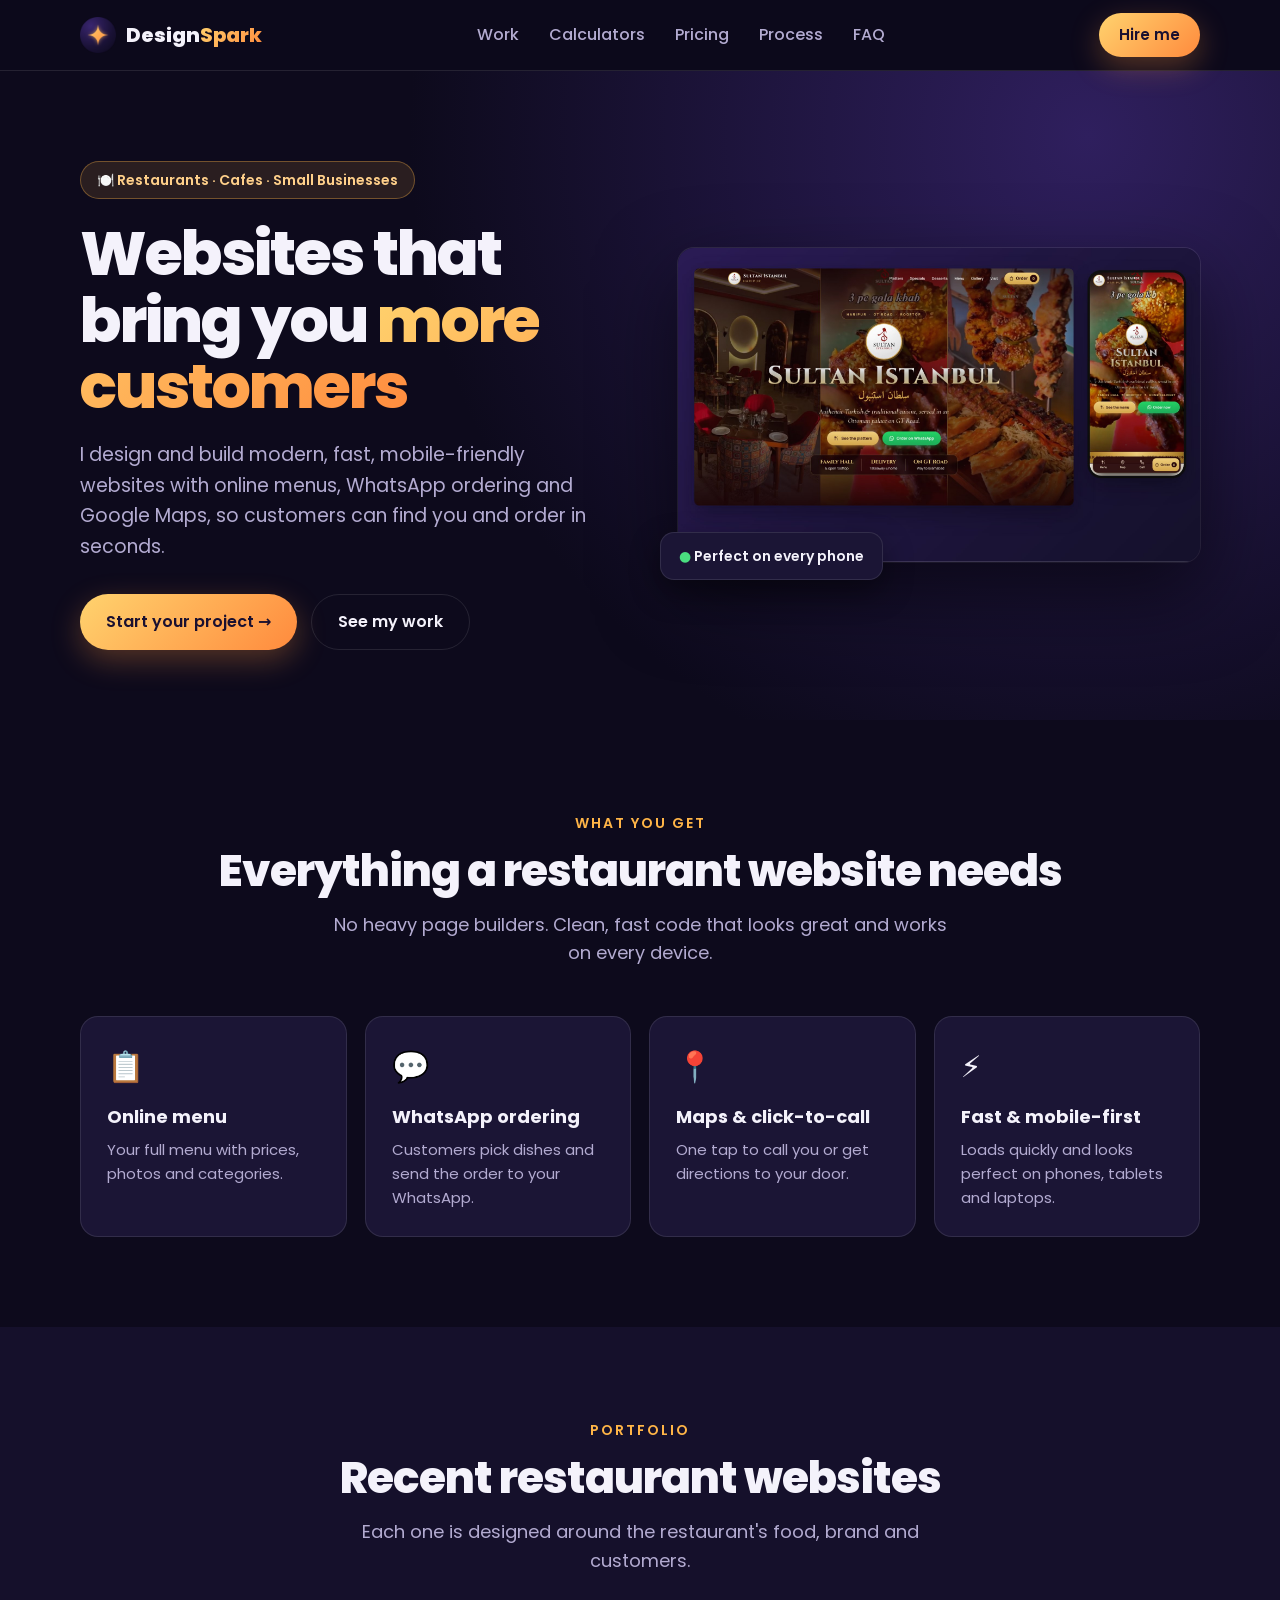
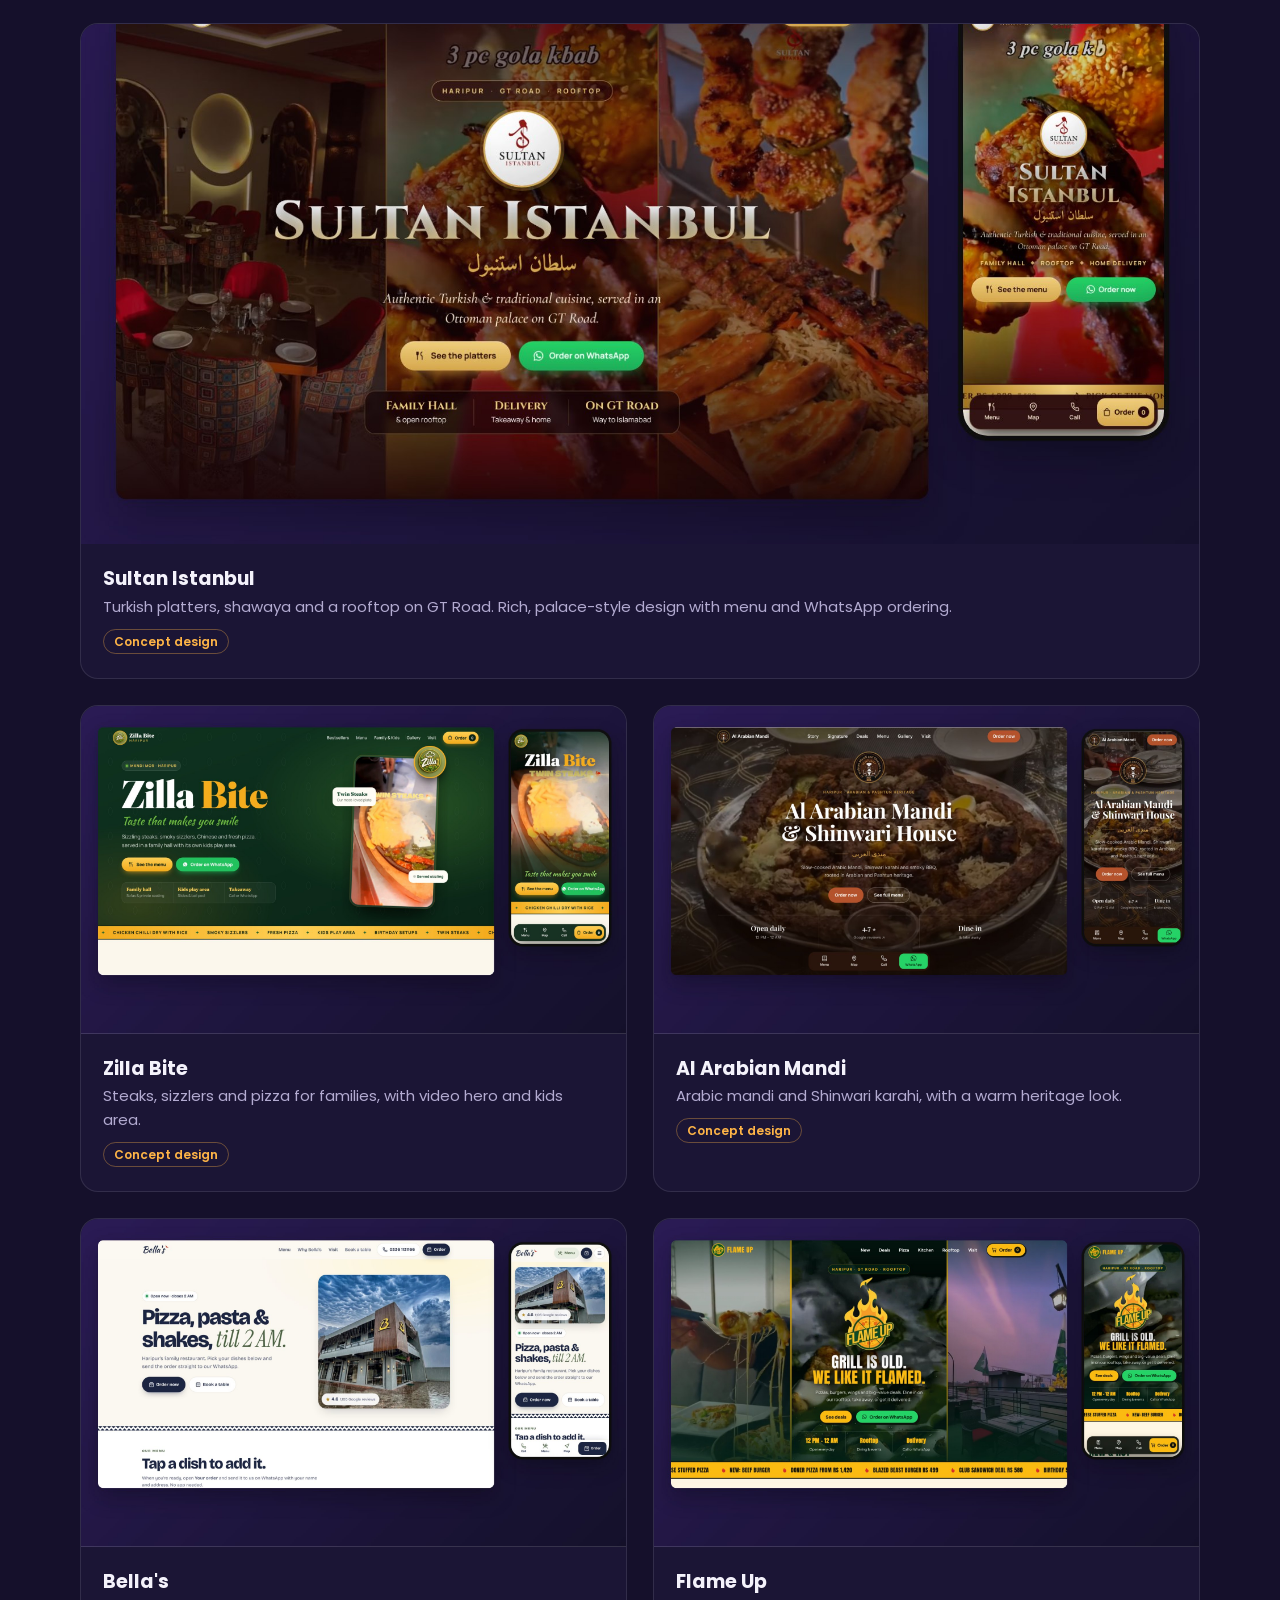
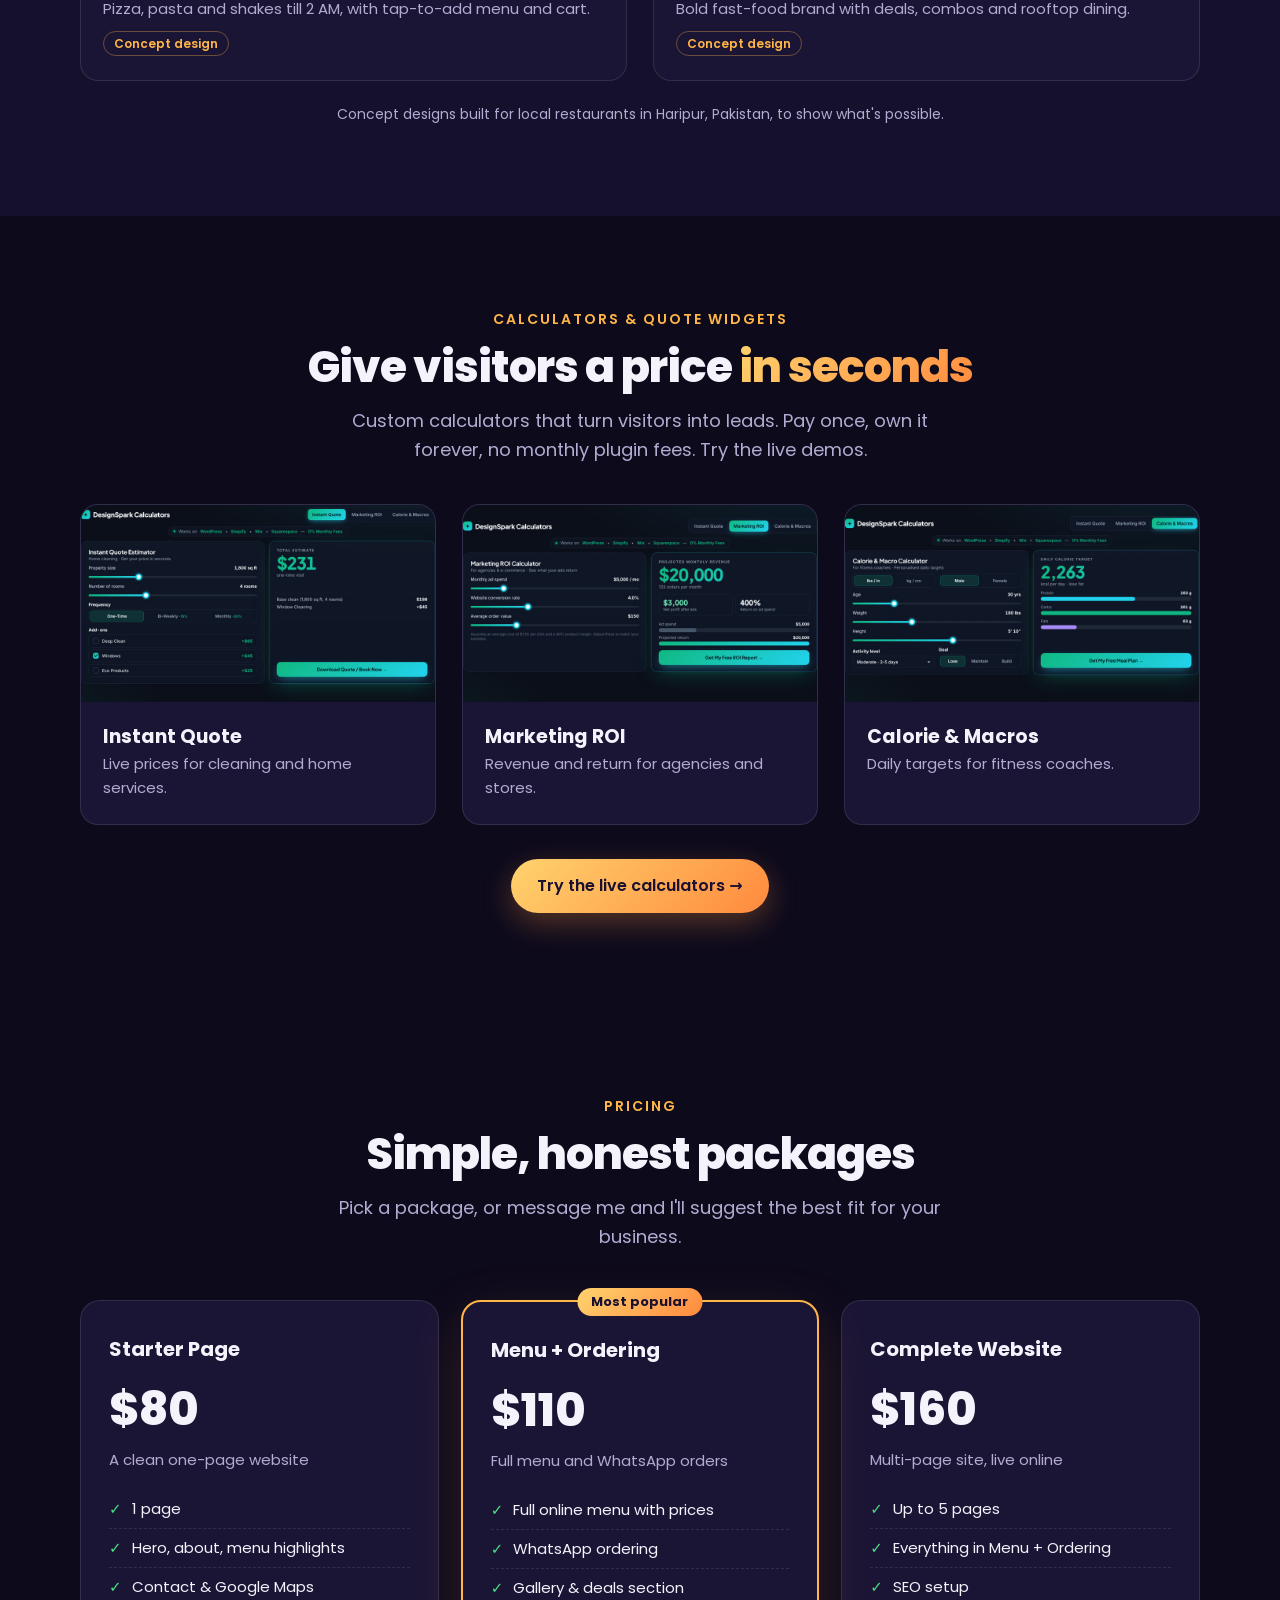
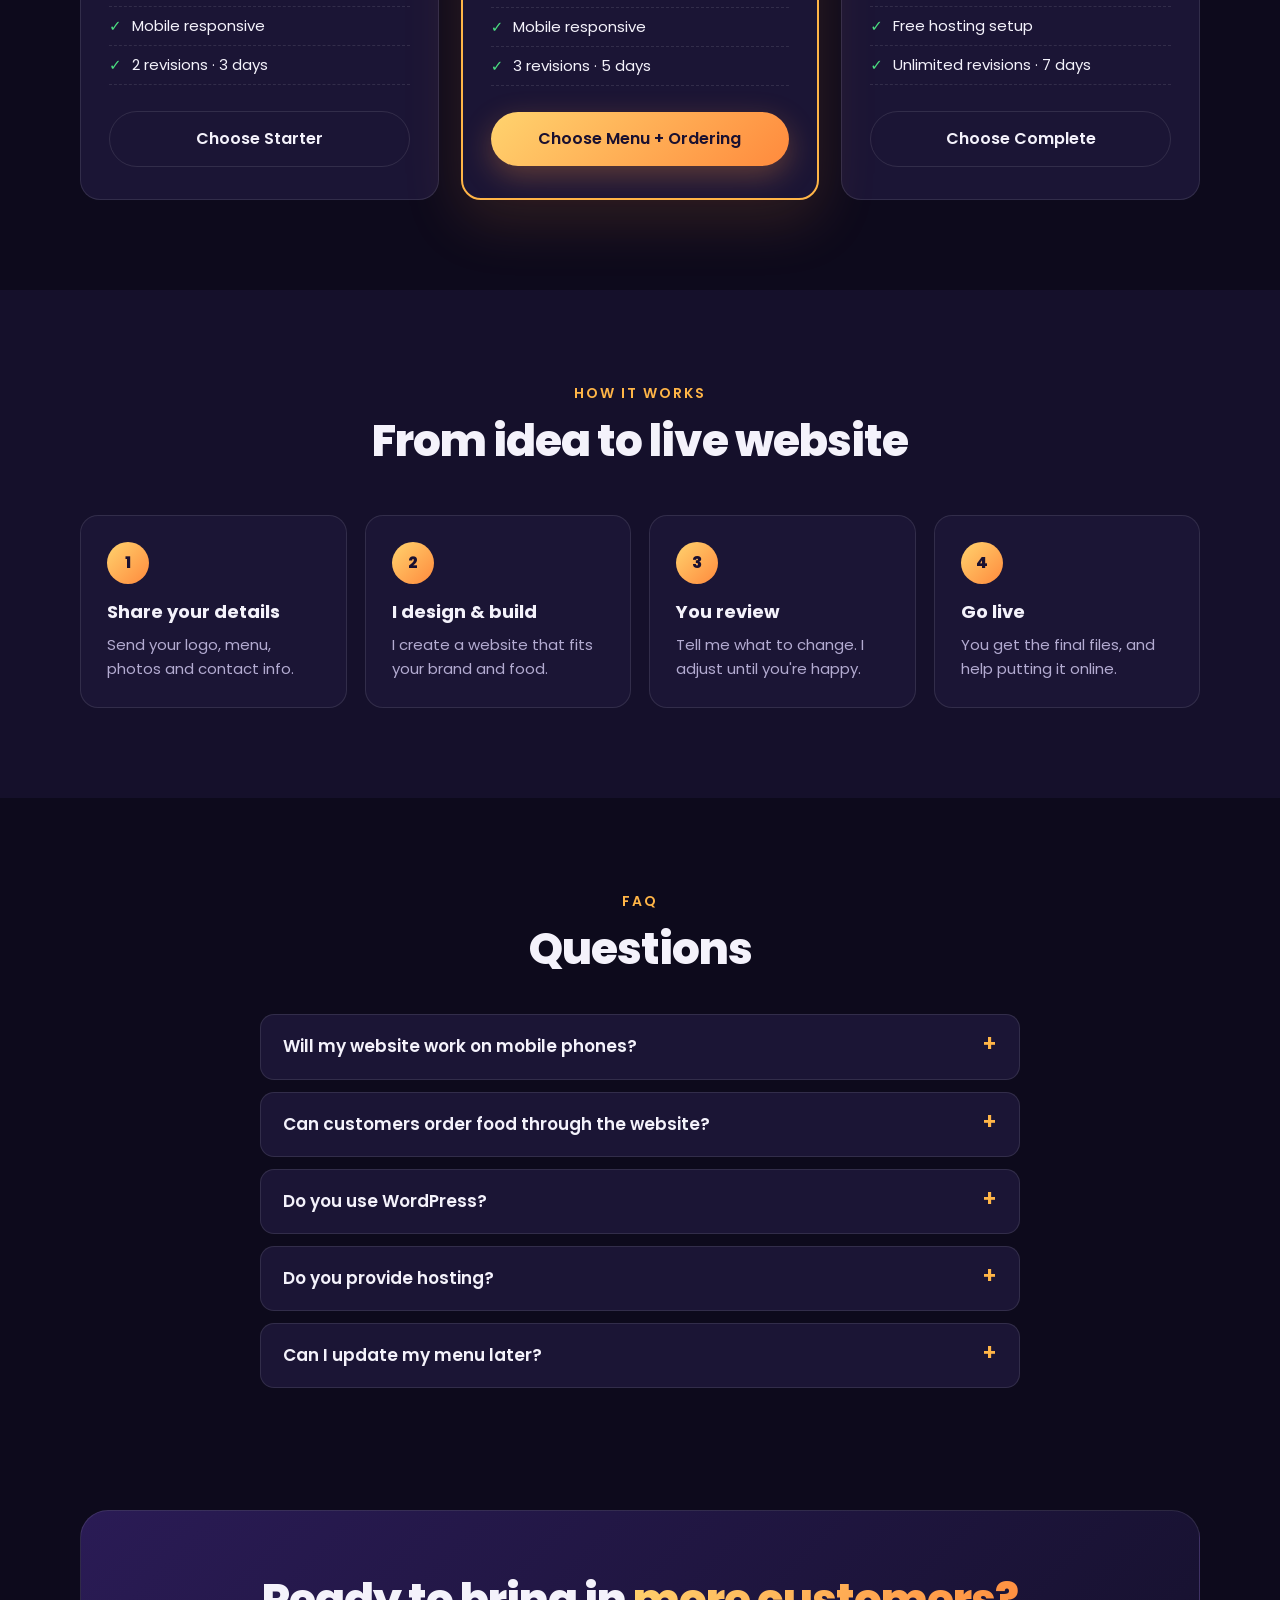
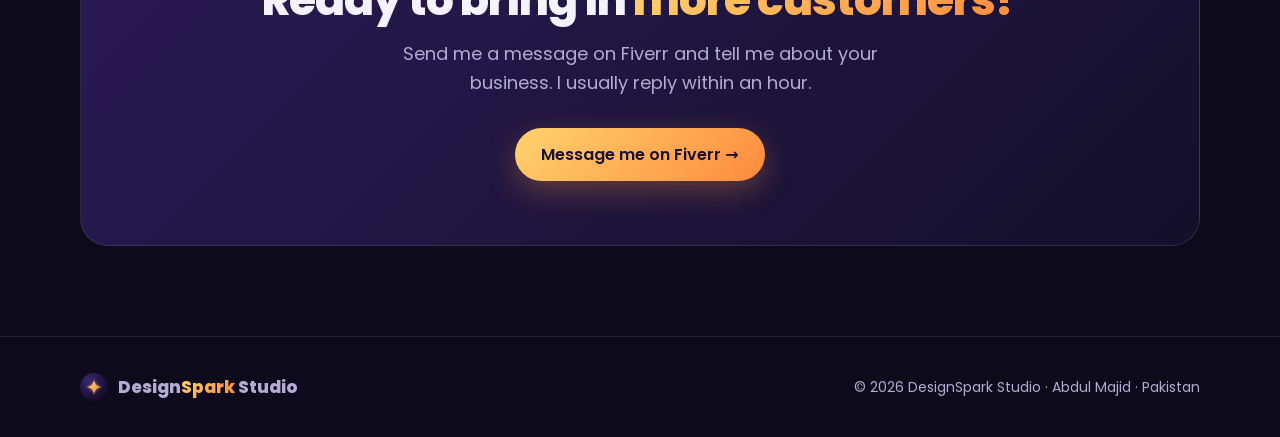
==== designspark-site/index.html @ 6d085604 "Website: add live calculator demos page and section; fix image aspect ratio Co-Authored-By: Claude O" ====
<!DOCTYPE html>
<html lang="en">
<head>
<meta charset="utf-8">
<meta name="viewport" content="width=device-width, initial-scale=1">
<title>DesignSpark Studio | Restaurant & Small Business Websites</title>
<meta name="description" content="DesignSpark Studio builds modern, fast, mobile-friendly websites for restaurants, cafes and small businesses, with online menus, WhatsApp ordering and Google Maps.">
<meta property="og:title" content="DesignSpark Studio | Restaurant Websites">
<meta property="og:description" content="Modern, fast, mobile-friendly websites for restaurants, cafes and small businesses.">
<meta property="og:image" content="img/sultan-istanbul.jpg">
<link rel="icon" href="img/icon.png">
<link rel="preconnect" href="https://fonts.googleapis.com">
<link rel="preconnect" href="https://fonts.gstatic.com" crossorigin>
<link href="https://fonts.googleapis.com/css2?family=Poppins:wght@400;500;600;700;800&display=swap" rel="stylesheet">
<style>
:root{--bg:#0d0a1c;--bg2:#15102b;--card:#1b1535;--line:rgba(255,255,255,.1);--text:#f4f2fb;--muted:#b3abd1;--accent:#ffb547;--accent2:#ff8a3d;--green:#4ade80}
*{box-sizing:border-box;margin:0;padding:0}
html{scroll-behavior:smooth}
body{font-family:Poppins,system-ui,sans-serif;background:var(--bg);color:var(--text);line-height:1.6;-webkit-font-smoothing:antialiased}
img{max-width:100%;height:auto;display:block}
a{color:inherit;text-decoration:none}
.wrap{width:min(1120px,92%);margin:0 auto}
.grad{background:linear-gradient(135deg,#ffd36e,var(--accent2));-webkit-background-clip:text;background-clip:text;color:transparent}
.btn{display:inline-flex;align-items:center;gap:10px;padding:14px 26px;border-radius:999px;font-weight:600;font-size:16px;transition:transform .15s,box-shadow .15s}
.btn:hover{transform:translateY(-2px)}
.btn-main{background:linear-gradient(135deg,#ffd36e,var(--accent2));color:#1a1030;box-shadow:0 10px 30px rgba(255,150,60,.3)}
.btn-ghost{border:1px solid var(--line);color:var(--text)}
.btn-ghost:hover{border-color:var(--accent)}
section{padding:90px 0}
.eyebrow{display:inline-block;color:var(--accent);font-weight:600;font-size:14px;letter-spacing:2px;text-transform:uppercase;margin-bottom:12px}
h2{font-size:clamp(30px,4.5vw,44px);line-height:1.15;font-weight:800;letter-spacing:-1px;margin-bottom:14px}
.lead{color:var(--muted);font-size:18px;max-width:620px}
.center{text-align:center}.center .lead{margin:0 auto}

/* nav */
nav{position:sticky;top:0;z-index:10;background:rgba(13,10,28,.85);backdrop-filter:blur(12px);border-bottom:1px solid var(--line)}
nav .wrap{display:flex;align-items:center;justify-content:space-between;height:70px}
.logo{display:flex;align-items:center;gap:10px;font-weight:800;font-size:20px}
.logo img{width:36px;height:36px}
.links{display:flex;gap:30px;font-weight:500;color:var(--muted)}
.links a:hover{color:var(--text)}
nav .btn{padding:10px 20px;font-size:15px}

/* hero */
.hero{padding:90px 0 70px;background:radial-gradient(circle at 85% 10%,#2f1f5e 0,transparent 55%)}
.hero .wrap{display:grid;grid-template-columns:1.05fr 1fr;gap:50px;align-items:center}
.pill{display:inline-flex;align-items:center;gap:8px;background:rgba(255,181,71,.12);border:1px solid rgba(255,181,71,.35);color:#ffd08a;padding:7px 16px;border-radius:999px;font-size:14px;font-weight:600;margin-bottom:22px}
h1{font-size:clamp(38px,6vw,62px);line-height:1.07;font-weight:800;letter-spacing:-2px;margin-bottom:20px}
.hero p{color:var(--muted);font-size:19px;margin-bottom:32px;max-width:520px}
.cta{display:flex;gap:14px;flex-wrap:wrap}
.hero-img{position:relative}
.hero-img img{border-radius:16px;box-shadow:0 30px 80px rgba(0,0,0,.55),0 0 0 1px var(--line)}
.badge{position:absolute;left:-18px;bottom:-18px;background:var(--card);border:1px solid var(--line);padding:12px 18px;border-radius:14px;font-weight:600;font-size:14px;box-shadow:0 12px 30px rgba(0,0,0,.4)}
.badge b{color:var(--green)}

/* features */
.features{display:grid;grid-template-columns:repeat(4,1fr);gap:18px;margin-top:48px}
.f{background:var(--card);border:1px solid var(--line);border-radius:18px;padding:26px}
.f .ic{font-size:30px;margin-bottom:12px}
.f h3{font-size:18px;margin-bottom:6px}
.f p{color:var(--muted);font-size:15px}

/* work */
#work{background:var(--bg2)}
.grid{display:grid;grid-template-columns:repeat(2,1fr);gap:26px;margin-top:48px}
.proj{background:var(--card);border:1px solid var(--line);border-radius:18px;overflow:hidden;transition:transform .2s,border-color .2s}
.proj:hover{transform:translateY(-4px);border-color:rgba(255,181,71,.4)}
.proj .body{padding:20px 22px 24px}
.proj h3{font-size:19px}
.proj p{color:var(--muted);font-size:15px}
.tag{display:inline-block;font-size:12px;font-weight:600;color:var(--accent);border:1px solid rgba(255,181,71,.35);padding:2px 10px;border-radius:999px;margin-top:10px}
.proj.wide{grid-column:1/-1}
#calculators .grid{margin-top:40px}
.proj.wide img{max-height:520px;object-fit:cover;width:100%}
.note{color:var(--muted);font-size:14px;margin-top:22px;text-align:center}

/* pricing */
.prices{display:grid;grid-template-columns:repeat(3,1fr);gap:22px;margin-top:48px;align-items:stretch}
.price{background:var(--card);border:1px solid var(--line);border-radius:20px;padding:32px 28px;display:flex;flex-direction:column}
.price.pop{border:2px solid var(--accent);position:relative;box-shadow:0 20px 60px rgba(255,150,60,.15)}
.price.pop::before{content:"Most popular";position:absolute;top:-14px;left:50%;transform:translateX(-50%);background:linear-gradient(135deg,#ffd36e,var(--accent2));color:#1a1030;font-weight:700;font-size:13px;padding:4px 14px;border-radius:999px}
.price h3{font-size:20px}
.amt{font-size:46px;font-weight:800;margin:8px 0 2px}
.amt small{font-size:16px;color:var(--muted);font-weight:500}
.price .d{color:var(--muted);font-size:15px;margin-bottom:18px}
.price ul{list-style:none;margin-bottom:26px;flex:1}
.price li{padding:7px 0;font-size:15px;border-bottom:1px dashed var(--line)}
.price li::before{content:"✓";color:var(--green);font-weight:700;margin-right:10px}
.price .btn{justify-content:center}

/* steps */
#process{background:var(--bg2)}
.steps{display:grid;grid-template-columns:repeat(4,1fr);gap:18px;margin-top:48px;counter-reset:s}
.step{background:var(--card);border:1px solid var(--line);border-radius:18px;padding:26px;counter-increment:s}
.step::before{content:counter(s);display:grid;place-items:center;width:42px;height:42px;border-radius:50%;background:linear-gradient(135deg,#ffd36e,var(--accent2));color:#1a1030;font-weight:800;margin-bottom:14px}
.step h3{font-size:18px;margin-bottom:6px}
.step p{color:var(--muted);font-size:15px}

/* faq */
.faq{max-width:760px;margin:40px auto 0}
details{background:var(--card);border:1px solid var(--line);border-radius:14px;padding:18px 22px;margin-bottom:12px}
summary{cursor:pointer;font-weight:600;font-size:17px;list-style:none;display:flex;justify-content:space-between;gap:16px}
summary::-webkit-details-marker{display:none}
summary::after{content:"+";color:var(--accent);font-size:22px;line-height:1}
details[open] summary::after{content:"−"}
details p{color:var(--muted);margin-top:10px}

/* final cta */
.final{background:linear-gradient(135deg,#2a1b55,#14102a);border:1px solid var(--line);border-radius:28px;padding:64px 30px;text-align:center}
.final p{color:var(--muted);font-size:18px;margin:0 auto 30px;max-width:560px}
footer{padding:36px 0;border-top:1px solid var(--line);color:var(--muted);font-size:14px}
footer .wrap{display:flex;justify-content:space-between;align-items:center;gap:16px;flex-wrap:wrap}

@media (max-width:900px){
 .hero .wrap{grid-template-columns:1fr}
 .features,.steps{grid-template-columns:repeat(2,1fr)}
 .prices{grid-template-columns:1fr;max-width:440px;margin-left:auto;margin-right:auto}
 .price.pop{margin:10px 0}
 .links{display:none}
}
@media (max-width:620px){
 #calculators .grid{grid-template-columns:1fr!important}
 section{padding:70px 0}
 .hero{padding:56px 0 50px}
 .grid,.features,.steps{grid-template-columns:1fr}
 .badge{left:10px;bottom:-16px}
 .hero p{font-size:17px}
}
</style>
</head>
<body>

<nav>
 <div class="wrap">
  <a href="#" class="logo"><img src="img/icon.png" alt=""><span>Design<span class="grad">Spark</span></span></a>
  <div class="links"><a href="#work">Work</a><a href="#calculators">Calculators</a><a href="#pricing">Pricing</a><a href="#process">Process</a><a href="#faq">FAQ</a></div>
  <a class="btn btn-main" href="https://www.fiverr.com/designsparkpk1" target="_blank" rel="noopener">Hire me</a>
 </div>
</nav>

<header class="hero">
 <div class="wrap">
  <div>
   <div class="pill">🍽️ Restaurants · Cafes · Small Businesses</div>
   <h1>Websites that bring you <span class="grad">more customers</span></h1>
   <p>I design and build modern, fast, mobile-friendly websites with online menus, WhatsApp ordering and Google Maps, so customers can find you and order in seconds.</p>
   <div class="cta">
    <a class="btn btn-main" href="https://www.fiverr.com/designsparkpk1" target="_blank" rel="noopener">Start your project →</a>
    <a class="btn btn-ghost" href="#work">See my work</a>
   </div>
  </div>
  <div class="hero-img">
   <img src="img/sultan-istanbul.jpg" alt="Sultan Istanbul restaurant website shown on laptop and phone" width="1280" height="769">
   <div class="badge"><b>●</b> Perfect on every phone</div>
  </div>
 </div>
</header>

<section>
 <div class="wrap center">
  <span class="eyebrow">What you get</span>
  <h2>Everything a restaurant website needs</h2>
  <p class="lead">No heavy page builders. Clean, fast code that looks great and works on every device.</p>
  <div class="features" style="text-align:left">
   <div class="f"><div class="ic">📋</div><h3>Online menu</h3><p>Your full menu with prices, photos and categories.</p></div>
   <div class="f"><div class="ic">💬</div><h3>WhatsApp ordering</h3><p>Customers pick dishes and send the order to your WhatsApp.</p></div>
   <div class="f"><div class="ic">📍</div><h3>Maps & click-to-call</h3><p>One tap to call you or get directions to your door.</p></div>
   <div class="f"><div class="ic">⚡</div><h3>Fast & mobile-first</h3><p>Loads quickly and looks perfect on phones, tablets and laptops.</p></div>
  </div>
 </div>
</section>

<section id="work">
 <div class="wrap">
  <div class="center">
   <span class="eyebrow">Portfolio</span>
   <h2>Recent restaurant websites</h2>
   <p class="lead">Each one is designed around the restaurant's food, brand and customers.</p>
  </div>
  <div class="grid">
   <div class="proj wide"><img src="img/sultan-istanbul.jpg" alt="Sultan Istanbul website" loading="lazy" width="1280" height="769"><div class="body"><h3>Sultan Istanbul</h3><p>Turkish platters, shawaya and a rooftop on GT Road. Rich, palace-style design with menu and WhatsApp ordering.</p><span class="tag">Concept design</span></div></div>
   <div class="proj"><img src="img/zilla-bite.jpg" alt="Zilla Bite website" loading="lazy" width="1280" height="769"><div class="body"><h3>Zilla Bite</h3><p>Steaks, sizzlers and pizza for families, with video hero and kids area.</p><span class="tag">Concept design</span></div></div>
   <div class="proj"><img src="img/al-arabian-mandi.jpg" alt="Al Arabian Mandi website" loading="lazy" width="1280" height="769"><div class="body"><h3>Al Arabian Mandi</h3><p>Arabic mandi and Shinwari karahi, with a warm heritage look.</p><span class="tag">Concept design</span></div></div>
   <div class="proj"><img src="img/bellas.jpg" alt="Bella's website" loading="lazy" width="1280" height="769"><div class="body"><h3>Bella's</h3><p>Pizza, pasta and shakes till 2 AM, with tap-to-add menu and cart.</p><span class="tag">Concept design</span></div></div>
   <div class="proj"><img src="img/flame-up.jpg" alt="Flame Up website" loading="lazy" width="1280" height="769"><div class="body"><h3>Flame Up</h3><p>Bold fast-food brand with deals, combos and rooftop dining.</p><span class="tag">Concept design</span></div></div>
  </div>
  <p class="note">Concept designs built for local restaurants in Haripur, Pakistan, to show what's possible.</p>
 </div>
</section>

<section id="calculators">
 <div class="wrap">
  <div class="center">
   <span class="eyebrow">Calculators & quote widgets</span>
   <h2>Give visitors a price <span class="grad">in seconds</span></h2>
   <p class="lead">Custom calculators that turn visitors into leads. Pay once, own it forever, no monthly plugin fees. Try the live demos.</p>
  </div>
  <div class="grid" style="grid-template-columns:repeat(3,1fr)">
   <a class="proj" href="calculators/"><img src="img/calc-quote.jpg" alt="Instant quote calculator demo" loading="lazy" width="900" height="500"><div class="body"><h3>Instant Quote</h3><p>Live prices for cleaning and home services.</p></div></a>
   <a class="proj" href="calculators/"><img src="img/calc-roi.jpg" alt="Marketing ROI calculator demo" loading="lazy" width="900" height="500"><div class="body"><h3>Marketing ROI</h3><p>Revenue and return for agencies and stores.</p></div></a>
   <a class="proj" href="calculators/"><img src="img/calc-macro.jpg" alt="Calorie and macro calculator demo" loading="lazy" width="900" height="500"><div class="body"><h3>Calorie & Macros</h3><p>Daily targets for fitness coaches.</p></div></a>
  </div>
  <div class="center" style="margin-top:34px"><a class="btn btn-main" href="calculators/">Try the live calculators →</a></div>
 </div>
</section>

<section id="pricing">
 <div class="wrap">
  <div class="center">
   <span class="eyebrow">Pricing</span>
   <h2>Simple, honest packages</h2>
   <p class="lead">Pick a package, or message me and I'll suggest the best fit for your business.</p>
  </div>
  <div class="prices">
   <div class="price">
    <h3>Starter Page</h3><div class="amt">$80</div><div class="d">A clean one-page website</div>
    <ul><li>1 page</li><li>Hero, about, menu highlights</li><li>Contact & Google Maps</li><li>Mobile responsive</li><li>2 revisions · 3 days</li></ul>
    <a class="btn btn-ghost" href="https://www.fiverr.com/designsparkpk1" target="_blank" rel="noopener">Choose Starter</a>
   </div>
   <div class="price pop">
    <h3>Menu + Ordering</h3><div class="amt">$110</div><div class="d">Full menu and WhatsApp orders</div>
    <ul><li>Full online menu with prices</li><li>WhatsApp ordering</li><li>Gallery & deals section</li><li>Mobile responsive</li><li>3 revisions · 5 days</li></ul>
    <a class="btn btn-main" href="https://www.fiverr.com/designsparkpk1" target="_blank" rel="noopener">Choose Menu + Ordering</a>
   </div>
   <div class="price">
    <h3>Complete Website</h3><div class="amt">$160</div><div class="d">Multi-page site, live online</div>
    <ul><li>Up to 5 pages</li><li>Everything in Menu + Ordering</li><li>SEO setup</li><li>Free hosting setup</li><li>Unlimited revisions · 7 days</li></ul>
    <a class="btn btn-ghost" href="https://www.fiverr.com/designsparkpk1" target="_blank" rel="noopener">Choose Complete</a>
   </div>
  </div>
 </div>
</section>

<section id="process">
 <div class="wrap">
  <div class="center">
   <span class="eyebrow">How it works</span>
   <h2>From idea to live website</h2>
  </div>
  <div class="steps">
   <div class="step"><h3>Share your details</h3><p>Send your logo, menu, photos and contact info.</p></div>
   <div class="step"><h3>I design & build</h3><p>I create a website that fits your brand and food.</p></div>
   <div class="step"><h3>You review</h3><p>Tell me what to change. I adjust until you're happy.</p></div>
   <div class="step"><h3>Go live</h3><p>You get the final files, and help putting it online.</p></div>
  </div>
 </div>
</section>

<section id="faq">
 <div class="wrap">
  <div class="center"><span class="eyebrow">FAQ</span><h2>Questions</h2></div>
  <div class="faq">
   <details><summary>Will my website work on mobile phones?</summary><p>Yes. Every website is fully responsive and tested on phones, tablets and desktops before delivery.</p></details>
   <details><summary>Can customers order food through the website?</summary><p>Yes. Customers pick dishes and the order is sent to your WhatsApp with their name and address. No monthly app fees.</p></details>
   <details><summary>Do you use WordPress?</summary><p>No. I build with clean HTML, CSS and JavaScript, using modern AI-assisted tools, so your site is fast, secure and cheap to host.</p></details>
   <details><summary>Do you provide hosting?</summary><p>Free hosting setup is included in the Complete package. You buy your own domain name, and I'll help you connect it.</p></details>
   <details><summary>Can I update my menu later?</summary><p>Yes. The menu is easy to edit, and I can make updates for you later as a small order.</p></details>
  </div>
 </div>
</section>

<section style="padding-top:20px">
 <div class="wrap">
  <div class="final">
   <h2>Ready to bring in <span class="grad">more customers?</span></h2>
   <p>Send me a message on Fiverr and tell me about your business. I usually reply within an hour.</p>
   <a class="btn btn-main" href="https://www.fiverr.com/designsparkpk1" target="_blank" rel="noopener">Message me on Fiverr →</a>
  </div>
 </div>
</section>

<footer>
 <div class="wrap">
  <a href="#" class="logo" style="font-size:17px"><img src="img/icon.png" alt="" style="width:28px;height:28px"><span>Design<span class="grad">Spark</span> Studio</span></a>
  <div>© 2026 DesignSpark Studio · Abdul Majid · Pakistan</div>
 </div>
</footer>

</body>
</html>
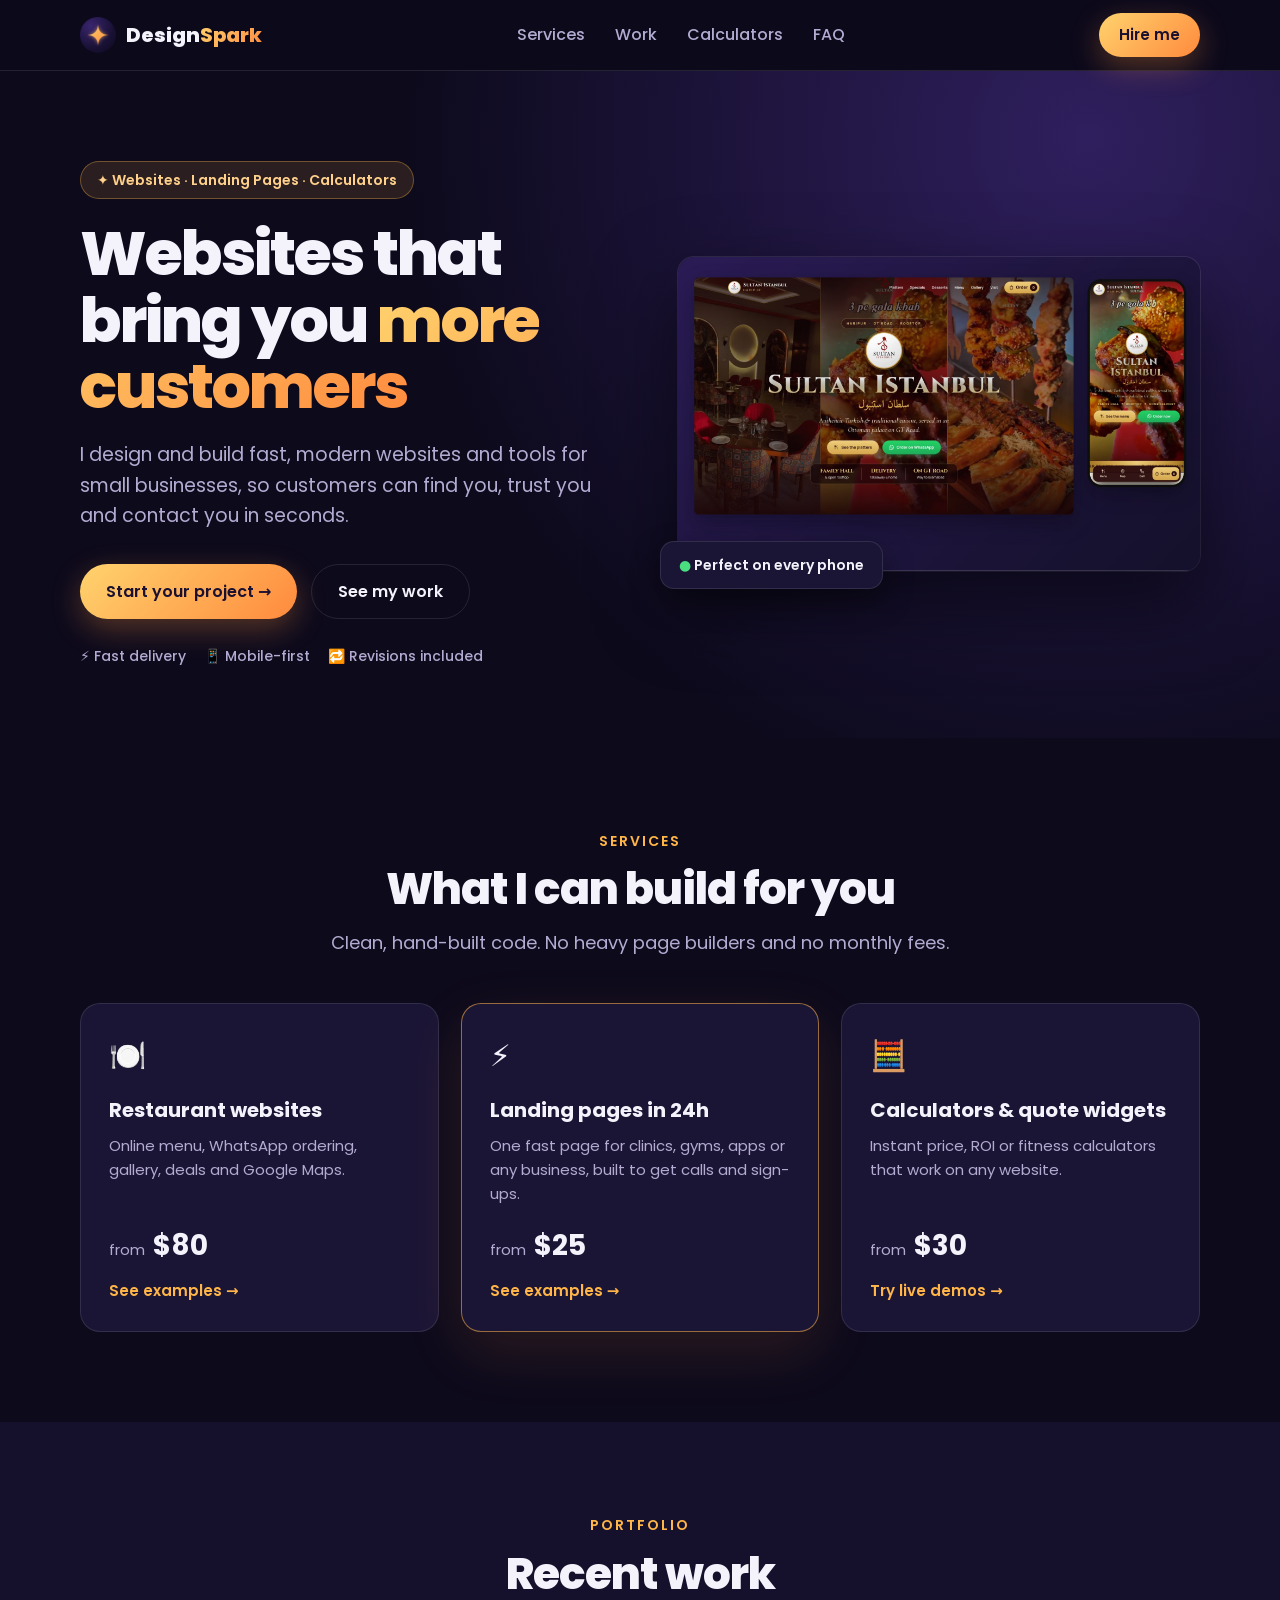
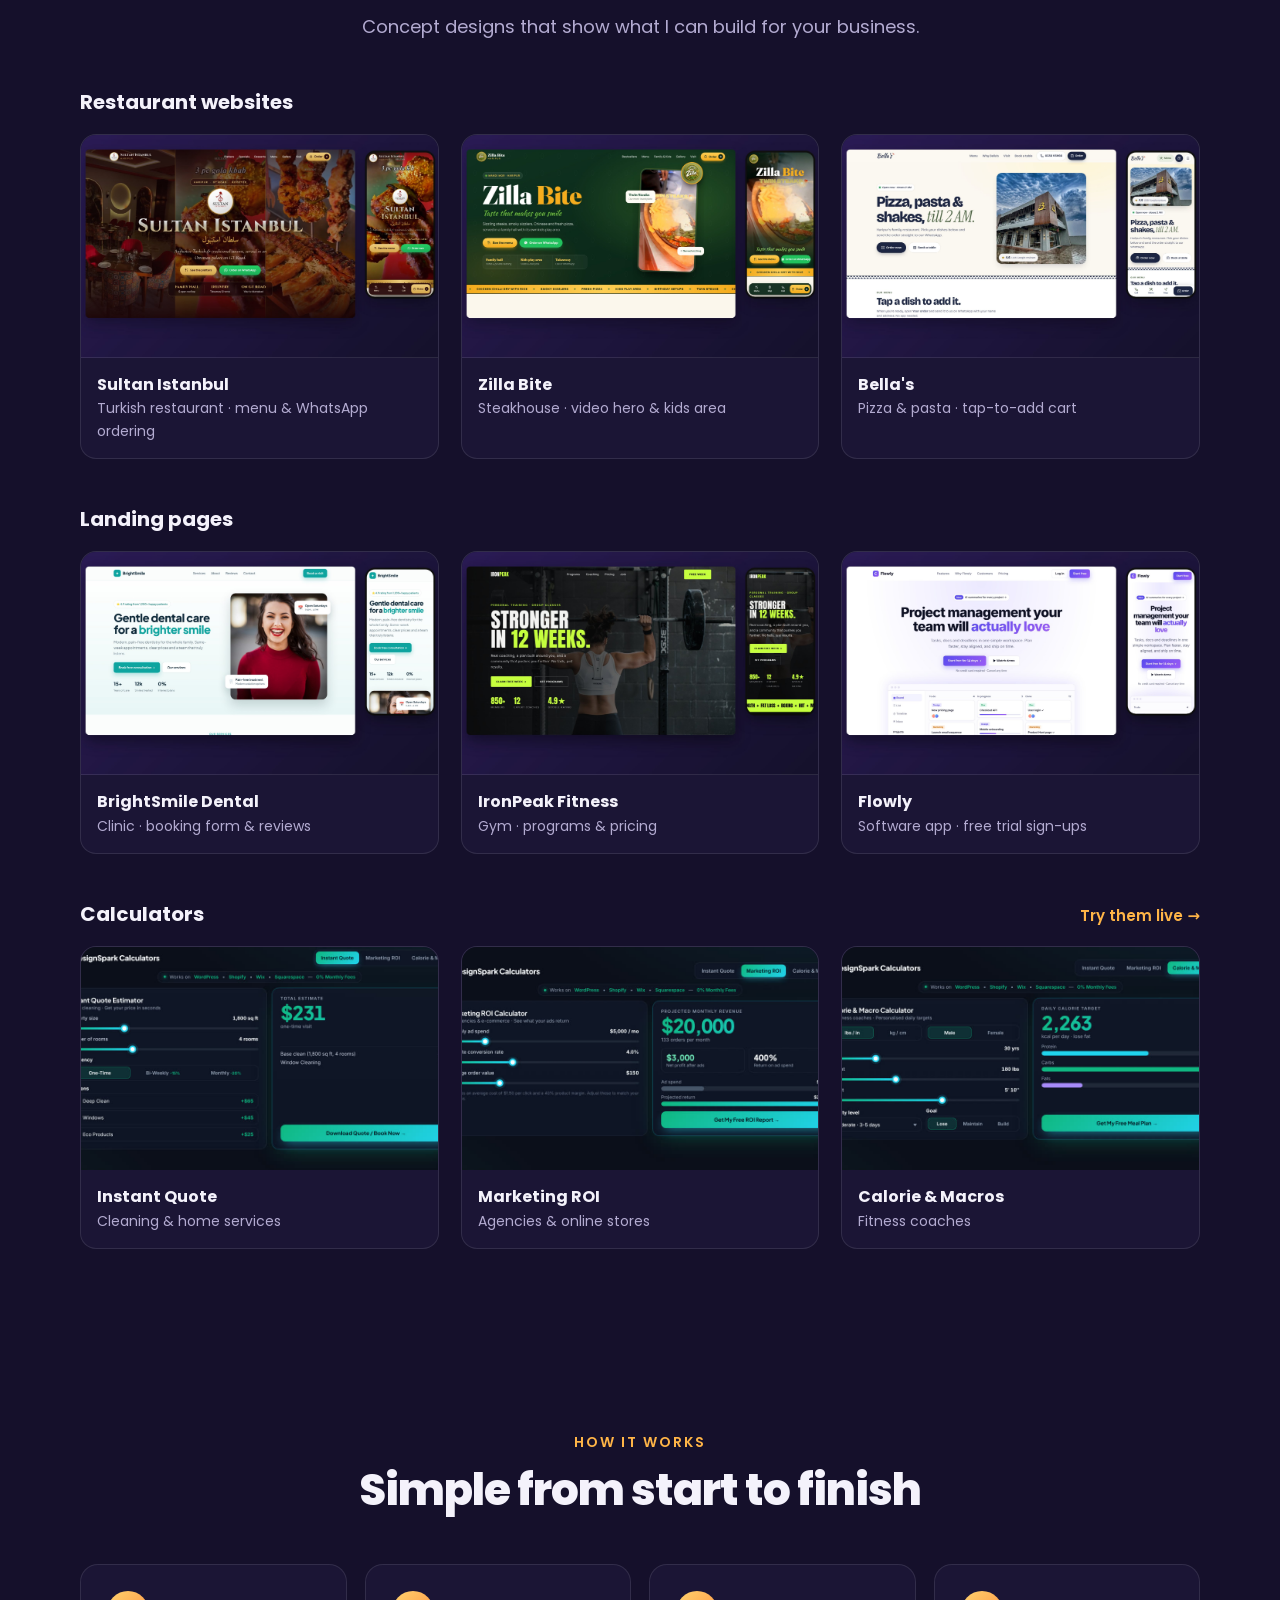
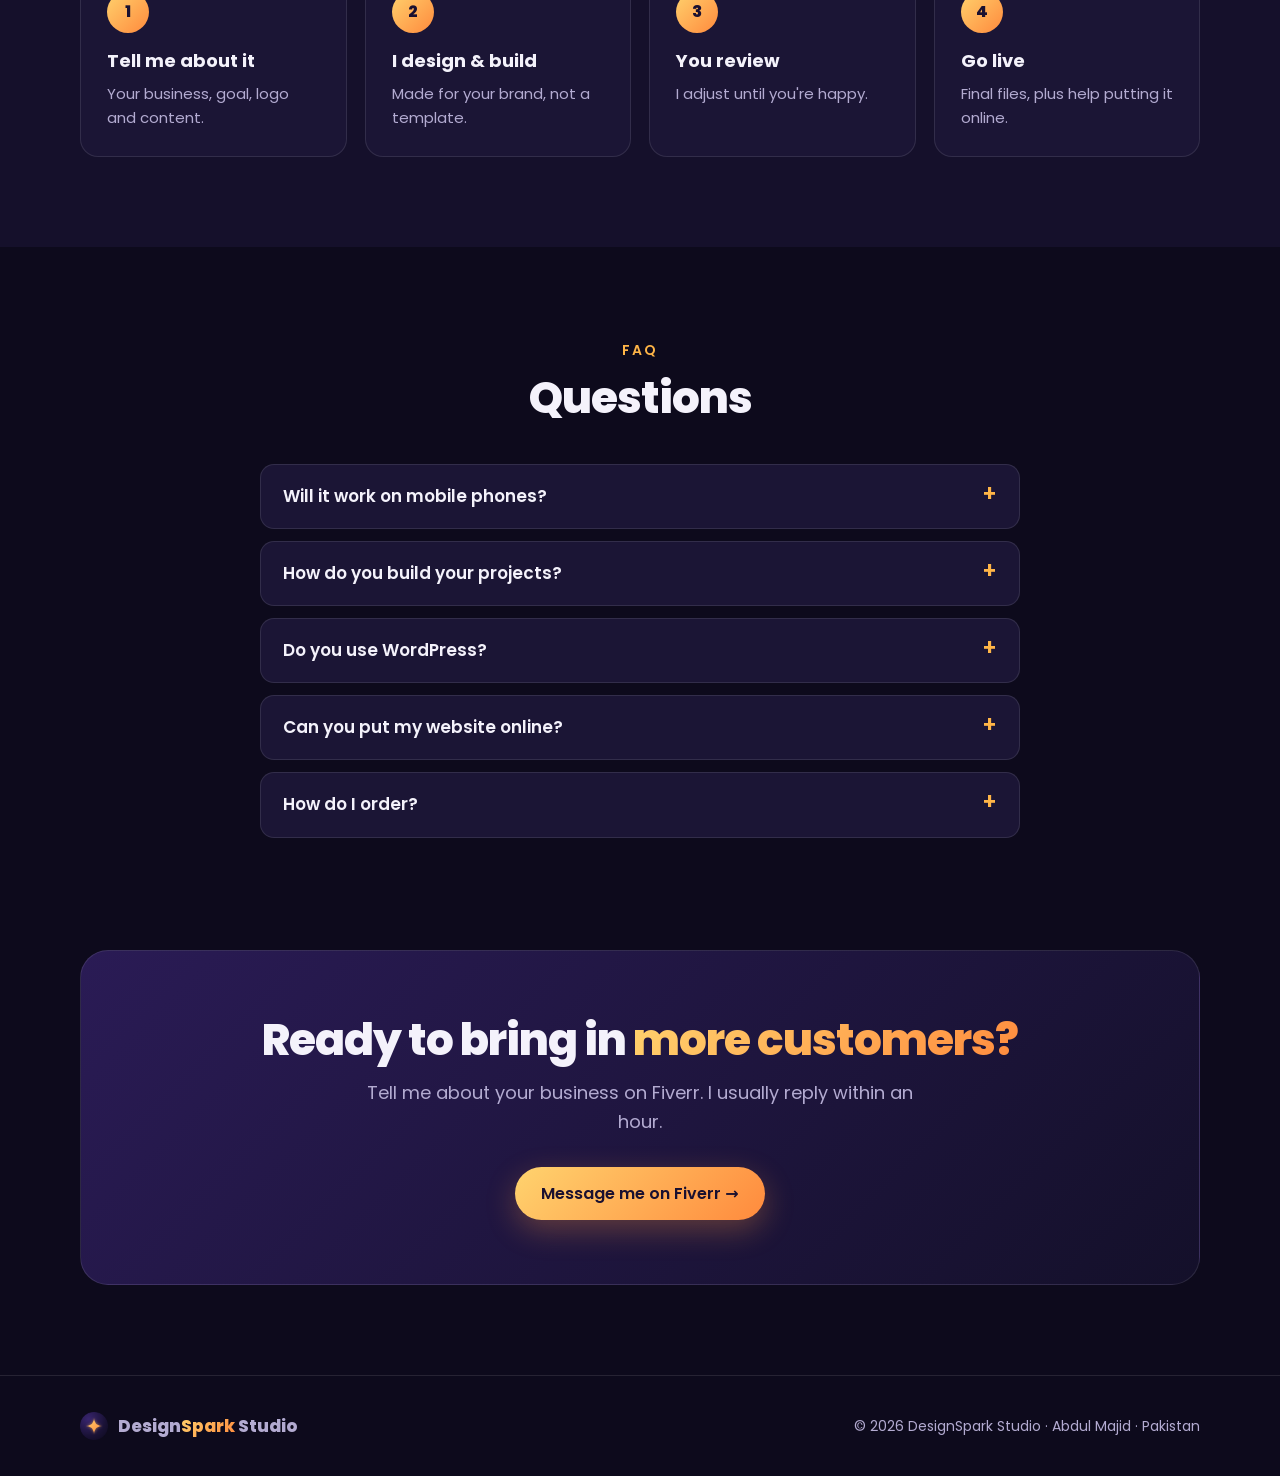
==== commit 3cdbf77d: "Website: cleaner layout with services, swipeable portfolio rails and shorter mobile page Co-Authored" ====
--- a/designspark-site/index.html
+++ b/designspark-site/index.html
@@ -88,6 +88,27 @@
 .price li::before{content:"✓";color:var(--green);font-weight:700;margin-right:10px}
 .price .btn{justify-content:center}
 
+
+/* services */
+.trustline{display:flex;gap:18px;flex-wrap:wrap;margin-top:26px;color:var(--muted);font-size:14px;font-weight:500}
+.svcs{display:grid;grid-template-columns:repeat(3,1fr);gap:22px;margin-top:46px}
+.svc{background:var(--card);border:1px solid var(--line);border-radius:20px;padding:28px;display:flex;flex-direction:column}
+.svc.hot{border-color:rgba(255,181,71,.55);box-shadow:0 20px 60px rgba(255,150,60,.12)}
+.svc .ic{font-size:30px;margin-bottom:14px}
+.svc h3{font-size:20px;margin-bottom:8px}
+.svc p{color:var(--muted);font-size:15px;flex:1}
+.svc .from{margin-top:18px;color:var(--muted);font-size:15px}.svc .from b{font-size:28px;color:var(--text);margin-left:4px}
+.svc .more{margin-top:10px;color:var(--accent);font-weight:600;font-size:15px}
+/* portfolio rails */
+.rowtitle{font-size:20px;margin:44px 0 16px;display:flex;justify-content:space-between;align-items:baseline;gap:12px}
+.rowtitle a{font-size:15px;color:var(--accent);font-weight:600}
+.rail{display:grid;grid-template-columns:repeat(3,1fr);gap:22px}
+.card{background:var(--card);border:1px solid var(--line);border-radius:16px;overflow:hidden;transition:transform .2s,border-color .2s}
+.card:hover{transform:translateY(-4px);border-color:rgba(255,181,71,.4)}
+.card img{aspect-ratio:16/10;object-fit:cover;width:100%}
+@media (min-width:901px){.card.extra{display:none}}
+.card .body{padding:14px 16px 16px}.card h4{font-size:16px}.card p{color:var(--muted);font-size:14px}
+
 /* steps */
 #process{background:var(--bg2)}
 .steps{display:grid;grid-template-columns:repeat(4,1fr);gap:18px;margin-top:48px;counter-reset:s}
@@ -114,6 +135,10 @@
 @media (max-width:900px){
  .hero .wrap{grid-template-columns:1fr}
  .features,.steps{grid-template-columns:repeat(2,1fr)}
+ .svcs{grid-template-columns:1fr;max-width:520px;margin-left:auto;margin-right:auto}
+ .rail{display:flex;overflow-x:auto;scroll-snap-type:x mandatory;gap:14px;padding-bottom:10px;margin:0 -4%;padding-left:4%;padding-right:4%;scrollbar-width:none}
+ .rail::-webkit-scrollbar{display:none}
+ .rail .card{flex:0 0 78%;scroll-snap-align:center}
  .prices{grid-template-columns:1fr;max-width:440px;margin-left:auto;margin-right:auto}
  .price.pop{margin:10px 0}
  .links{display:none}
@@ -122,7 +147,10 @@
  #calculators .grid{grid-template-columns:1fr!important}
  section{padding:70px 0}
  .hero{padding:56px 0 50px}
- .grid,.features,.steps{grid-template-columns:1fr}
+ .grid,.features{grid-template-columns:1fr}
+ .steps{gap:10px}.step{padding:18px}.step::before{width:34px;height:34px;margin-bottom:10px}.step h3{font-size:16px}.step p{font-size:14px}
+ .svc{padding:22px}
+ .rowtitle{margin-top:34px}
  .badge{left:10px;bottom:-16px}
  .hero p{font-size:17px}
 }
@@ -133,7 +161,7 @@
 <nav>
  <div class="wrap">
   <a href="#" class="logo"><img src="img/icon.png" alt=""><span>Design<span class="grad">Spark</span></span></a>
-  <div class="links"><a href="#work">Work</a><a href="#calculators">Calculators</a><a href="#pricing">Pricing</a><a href="#process">Process</a><a href="#faq">FAQ</a></div>
+  <div class="links"><a href="#services">Services</a><a href="#work">Work</a><a href="calculators/">Calculators</a><a href="#faq">FAQ</a></div>
   <a class="btn btn-main" href="https://www.fiverr.com/designsparkpk1" target="_blank" rel="noopener">Hire me</a>
  </div>
 </nav>
@@ -141,31 +169,48 @@
 <header class="hero">
  <div class="wrap">
   <div>
-   <div class="pill">🍽️ Restaurants · Cafes · Small Businesses</div>
+   <div class="pill">✦ Websites · Landing Pages · Calculators</div>
    <h1>Websites that bring you <span class="grad">more customers</span></h1>
-   <p>I design and build modern, fast, mobile-friendly websites with online menus, WhatsApp ordering and Google Maps, so customers can find you and order in seconds.</p>
+   <p>I design and build fast, modern websites and tools for small businesses, so customers can find you, trust you and contact you in seconds.</p>
    <div class="cta">
     <a class="btn btn-main" href="https://www.fiverr.com/designsparkpk1" target="_blank" rel="noopener">Start your project →</a>
     <a class="btn btn-ghost" href="#work">See my work</a>
    </div>
+   <div class="trustline"><span>⚡ Fast delivery</span><span>📱 Mobile-first</span><span>🔁 Revisions included</span></div>
   </div>
   <div class="hero-img">
-   <img src="img/sultan-istanbul.jpg" alt="Sultan Istanbul restaurant website shown on laptop and phone" width="1280" height="769">
+   <img src="img/sultan-istanbul.jpg" alt="Restaurant website shown on laptop and phone" width="1280" height="769">
    <div class="badge"><b>●</b> Perfect on every phone</div>
   </div>
  </div>
 </header>
 
-<section>
- <div class="wrap center">
-  <span class="eyebrow">What you get</span>
-  <h2>Everything a restaurant website needs</h2>
-  <p class="lead">No heavy page builders. Clean, fast code that looks great and works on every device.</p>
-  <div class="features" style="text-align:left">
-   <div class="f"><div class="ic">📋</div><h3>Online menu</h3><p>Your full menu with prices, photos and categories.</p></div>
-   <div class="f"><div class="ic">💬</div><h3>WhatsApp ordering</h3><p>Customers pick dishes and send the order to your WhatsApp.</p></div>
-   <div class="f"><div class="ic">📍</div><h3>Maps & click-to-call</h3><p>One tap to call you or get directions to your door.</p></div>
-   <div class="f"><div class="ic">⚡</div><h3>Fast & mobile-first</h3><p>Loads quickly and looks perfect on phones, tablets and laptops.</p></div>
+<section id="services">
+ <div class="wrap">
+  <div class="center">
+   <span class="eyebrow">Services</span>
+   <h2>What I can build for you</h2>
+   <p class="lead">Clean, hand-built code. No heavy page builders and no monthly fees.</p>
+  </div>
+  <div class="svcs">
+   <div class="svc">
+    <div class="ic">🍽️</div><h3>Restaurant websites</h3>
+    <p>Online menu, WhatsApp ordering, gallery, deals and Google Maps.</p>
+    <div class="from">from <b>$80</b></div>
+    <a class="more" href="#work">See examples →</a>
+   </div>
+   <div class="svc hot">
+    <div class="ic">⚡</div><h3>Landing pages in 24h</h3>
+    <p>One fast page for clinics, gyms, apps or any business, built to get calls and sign-ups.</p>
+    <div class="from">from <b>$25</b></div>
+    <a class="more" href="#work">See examples →</a>
+   </div>
+   <div class="svc">
+    <div class="ic">🧮</div><h3>Calculators & quote widgets</h3>
+    <p>Instant price, ROI or fitness calculators that work on any website.</p>
+    <div class="from">from <b>$30</b></div>
+    <a class="more" href="calculators/">Try live demos →</a>
+   </div>
   </div>
  </div>
 </section>
@@ -174,59 +219,28 @@
  <div class="wrap">
   <div class="center">
    <span class="eyebrow">Portfolio</span>
-   <h2>Recent restaurant websites</h2>
-   <p class="lead">Each one is designed around the restaurant's food, brand and customers.</p>
-  </div>
-  <div class="grid">
-   <div class="proj wide"><img src="img/sultan-istanbul.jpg" alt="Sultan Istanbul website" loading="lazy" width="1280" height="769"><div class="body"><h3>Sultan Istanbul</h3><p>Turkish platters, shawaya and a rooftop on GT Road. Rich, palace-style design with menu and WhatsApp ordering.</p><span class="tag">Concept design</span></div></div>
-   <div class="proj"><img src="img/zilla-bite.jpg" alt="Zilla Bite website" loading="lazy" width="1280" height="769"><div class="body"><h3>Zilla Bite</h3><p>Steaks, sizzlers and pizza for families, with video hero and kids area.</p><span class="tag">Concept design</span></div></div>
-   <div class="proj"><img src="img/al-arabian-mandi.jpg" alt="Al Arabian Mandi website" loading="lazy" width="1280" height="769"><div class="body"><h3>Al Arabian Mandi</h3><p>Arabic mandi and Shinwari karahi, with a warm heritage look.</p><span class="tag">Concept design</span></div></div>
-   <div class="proj"><img src="img/bellas.jpg" alt="Bella's website" loading="lazy" width="1280" height="769"><div class="body"><h3>Bella's</h3><p>Pizza, pasta and shakes till 2 AM, with tap-to-add menu and cart.</p><span class="tag">Concept design</span></div></div>
-   <div class="proj"><img src="img/flame-up.jpg" alt="Flame Up website" loading="lazy" width="1280" height="769"><div class="body"><h3>Flame Up</h3><p>Bold fast-food brand with deals, combos and rooftop dining.</p><span class="tag">Concept design</span></div></div>
-  </div>
-  <p class="note">Concept designs built for local restaurants in Haripur, Pakistan, to show what's possible.</p>
- </div>
-</section>
-
-<section id="calculators">
- <div class="wrap">
-  <div class="center">
-   <span class="eyebrow">Calculators & quote widgets</span>
-   <h2>Give visitors a price <span class="grad">in seconds</span></h2>
-   <p class="lead">Custom calculators that turn visitors into leads. Pay once, own it forever, no monthly plugin fees. Try the live demos.</p>
-  </div>
-  <div class="grid" style="grid-template-columns:repeat(3,1fr)">
-   <a class="proj" href="calculators/"><img src="img/calc-quote.jpg" alt="Instant quote calculator demo" loading="lazy" width="900" height="500"><div class="body"><h3>Instant Quote</h3><p>Live prices for cleaning and home services.</p></div></a>
-   <a class="proj" href="calculators/"><img src="img/calc-roi.jpg" alt="Marketing ROI calculator demo" loading="lazy" width="900" height="500"><div class="body"><h3>Marketing ROI</h3><p>Revenue and return for agencies and stores.</p></div></a>
-   <a class="proj" href="calculators/"><img src="img/calc-macro.jpg" alt="Calorie and macro calculator demo" loading="lazy" width="900" height="500"><div class="body"><h3>Calorie & Macros</h3><p>Daily targets for fitness coaches.</p></div></a>
-  </div>
-  <div class="center" style="margin-top:34px"><a class="btn btn-main" href="calculators/">Try the live calculators →</a></div>
- </div>
-</section>
-
-<section id="pricing">
- <div class="wrap">
-  <div class="center">
-   <span class="eyebrow">Pricing</span>
-   <h2>Simple, honest packages</h2>
-   <p class="lead">Pick a package, or message me and I'll suggest the best fit for your business.</p>
-  </div>
-  <div class="prices">
-   <div class="price">
-    <h3>Starter Page</h3><div class="amt">$80</div><div class="d">A clean one-page website</div>
-    <ul><li>1 page</li><li>Hero, about, menu highlights</li><li>Contact & Google Maps</li><li>Mobile responsive</li><li>2 revisions · 3 days</li></ul>
-    <a class="btn btn-ghost" href="https://www.fiverr.com/designsparkpk1" target="_blank" rel="noopener">Choose Starter</a>
-   </div>
-   <div class="price pop">
-    <h3>Menu + Ordering</h3><div class="amt">$110</div><div class="d">Full menu and WhatsApp orders</div>
-    <ul><li>Full online menu with prices</li><li>WhatsApp ordering</li><li>Gallery & deals section</li><li>Mobile responsive</li><li>3 revisions · 5 days</li></ul>
-    <a class="btn btn-main" href="https://www.fiverr.com/designsparkpk1" target="_blank" rel="noopener">Choose Menu + Ordering</a>
-   </div>
-   <div class="price">
-    <h3>Complete Website</h3><div class="amt">$160</div><div class="d">Multi-page site, live online</div>
-    <ul><li>Up to 5 pages</li><li>Everything in Menu + Ordering</li><li>SEO setup</li><li>Free hosting setup</li><li>Unlimited revisions · 7 days</li></ul>
-    <a class="btn btn-ghost" href="https://www.fiverr.com/designsparkpk1" target="_blank" rel="noopener">Choose Complete</a>
-   </div>
+   <h2>Recent work</h2>
+   <p class="lead">Concept designs that show what I can build for your business.</p>
+  </div>
+  <h3 class="rowtitle">Restaurant websites</h3>
+  <div class="rail">
+   <div class="card"><img src="img/sultan-istanbul.jpg" alt="Sultan Istanbul website" loading="lazy" width="1280" height="769"><div class="body"><h4>Sultan Istanbul</h4><p>Turkish restaurant · menu & WhatsApp ordering</p></div></div>
+   <div class="card"><img src="img/zilla-bite.jpg" alt="Zilla Bite website" loading="lazy" width="1280" height="769"><div class="body"><h4>Zilla Bite</h4><p>Steakhouse · video hero & kids area</p></div></div>
+   <div class="card"><img src="img/bellas.jpg" alt="Bella's website" loading="lazy" width="1280" height="769"><div class="body"><h4>Bella's</h4><p>Pizza & pasta · tap-to-add cart</p></div></div>
+   <div class="card extra"><img src="img/al-arabian-mandi.jpg" alt="Al Arabian Mandi website" loading="lazy" width="1280" height="769"><div class="body"><h4>Al Arabian Mandi</h4><p>Arabic & Shinwari · heritage look</p></div></div>
+   <div class="card extra"><img src="img/flame-up.jpg" alt="Flame Up website" loading="lazy" width="1280" height="769"><div class="body"><h4>Flame Up</h4><p>Fast food · deals & combos</p></div></div>
+  </div>
+  <h3 class="rowtitle">Landing pages</h3>
+  <div class="rail">
+   <div class="card"><img src="img/brightsmile-dental.jpg" alt="BrightSmile dental landing page" loading="lazy" width="1280" height="769"><div class="body"><h4>BrightSmile Dental</h4><p>Clinic · booking form & reviews</p></div></div>
+   <div class="card"><img src="img/ironpeak-fitness.jpg" alt="IronPeak fitness landing page" loading="lazy" width="1280" height="769"><div class="body"><h4>IronPeak Fitness</h4><p>Gym · programs & pricing</p></div></div>
+   <div class="card"><img src="img/flowly-saas.jpg" alt="Flowly app landing page" loading="lazy" width="1280" height="769"><div class="body"><h4>Flowly</h4><p>Software app · free trial sign-ups</p></div></div>
+  </div>
+  <h3 class="rowtitle" id="calculators">Calculators <a href="calculators/">Try them live →</a></h3>
+  <div class="rail">
+   <a class="card" href="calculators/"><img src="img/calc-quote.jpg" alt="Instant quote calculator" loading="lazy" width="900" height="500"><div class="body"><h4>Instant Quote</h4><p>Cleaning & home services</p></div></a>
+   <a class="card" href="calculators/"><img src="img/calc-roi.jpg" alt="Marketing ROI calculator" loading="lazy" width="900" height="500"><div class="body"><h4>Marketing ROI</h4><p>Agencies & online stores</p></div></a>
+   <a class="card" href="calculators/"><img src="img/calc-macro.jpg" alt="Calorie and macro calculator" loading="lazy" width="900" height="500"><div class="body"><h4>Calorie & Macros</h4><p>Fitness coaches</p></div></a>
   </div>
  </div>
 </section>
@@ -235,13 +249,13 @@
  <div class="wrap">
   <div class="center">
    <span class="eyebrow">How it works</span>
-   <h2>From idea to live website</h2>
+   <h2>Simple from start to finish</h2>
   </div>
   <div class="steps">
-   <div class="step"><h3>Share your details</h3><p>Send your logo, menu, photos and contact info.</p></div>
-   <div class="step"><h3>I design & build</h3><p>I create a website that fits your brand and food.</p></div>
-   <div class="step"><h3>You review</h3><p>Tell me what to change. I adjust until you're happy.</p></div>
-   <div class="step"><h3>Go live</h3><p>You get the final files, and help putting it online.</p></div>
+   <div class="step"><h3>Tell me about it</h3><p>Your business, goal, logo and content.</p></div>
+   <div class="step"><h3>I design & build</h3><p>Made for your brand, not a template.</p></div>
+   <div class="step"><h3>You review</h3><p>I adjust until you're happy.</p></div>
+   <div class="step"><h3>Go live</h3><p>Final files, plus help putting it online.</p></div>
   </div>
  </div>
 </section>
@@ -250,20 +264,20 @@
  <div class="wrap">
   <div class="center"><span class="eyebrow">FAQ</span><h2>Questions</h2></div>
   <div class="faq">
-   <details><summary>Will my website work on mobile phones?</summary><p>Yes. Every website is fully responsive and tested on phones, tablets and desktops before delivery.</p></details>
-   <details><summary>Can customers order food through the website?</summary><p>Yes. Customers pick dishes and the order is sent to your WhatsApp with their name and address. No monthly app fees.</p></details>
-   <details><summary>Do you use WordPress?</summary><p>No. I build with clean HTML, CSS and JavaScript, using modern AI-assisted tools, so your site is fast, secure and cheap to host.</p></details>
-   <details><summary>Do you provide hosting?</summary><p>Free hosting setup is included in the Complete package. You buy your own domain name, and I'll help you connect it.</p></details>
-   <details><summary>Can I update my menu later?</summary><p>Yes. The menu is easy to edit, and I can make updates for you later as a small order.</p></details>
-  </div>
- </div>
-</section>
-
-<section style="padding-top:20px">
+   <details><summary>Will it work on mobile phones?</summary><p>Yes. Everything I build is fully responsive and tested on phones, tablets and desktops before delivery.</p></details>
+   <details><summary>How do you build your projects?</summary><p>I hand-build with clean HTML, CSS and JavaScript, using modern AI-assisted tools to work fast. I personally test every page and calculator before delivery.</p></details>
+   <details><summary>Do you use WordPress?</summary><p>No page builders. Your site is light, fast and cheap to host. Calculators can still be added to WordPress, Shopify, Wix or Squarespace sites.</p></details>
+   <details><summary>Can you put my website online?</summary><p>Yes. Hosting setup is included in bigger packages. You buy your own domain name, and I help you connect it.</p></details>
+   <details><summary>How do I order?</summary><p>Message me on Fiverr with your idea. I'll reply quickly and suggest the best package for you. Payment is safe through Fiverr.</p></details>
+  </div>
+ </div>
+</section>
+
+<section style="padding-top:10px">
  <div class="wrap">
   <div class="final">
    <h2>Ready to bring in <span class="grad">more customers?</span></h2>
-   <p>Send me a message on Fiverr and tell me about your business. I usually reply within an hour.</p>
+   <p>Tell me about your business on Fiverr. I usually reply within an hour.</p>
    <a class="btn btn-main" href="https://www.fiverr.com/designsparkpk1" target="_blank" rel="noopener">Message me on Fiverr →</a>
   </div>
  </div>
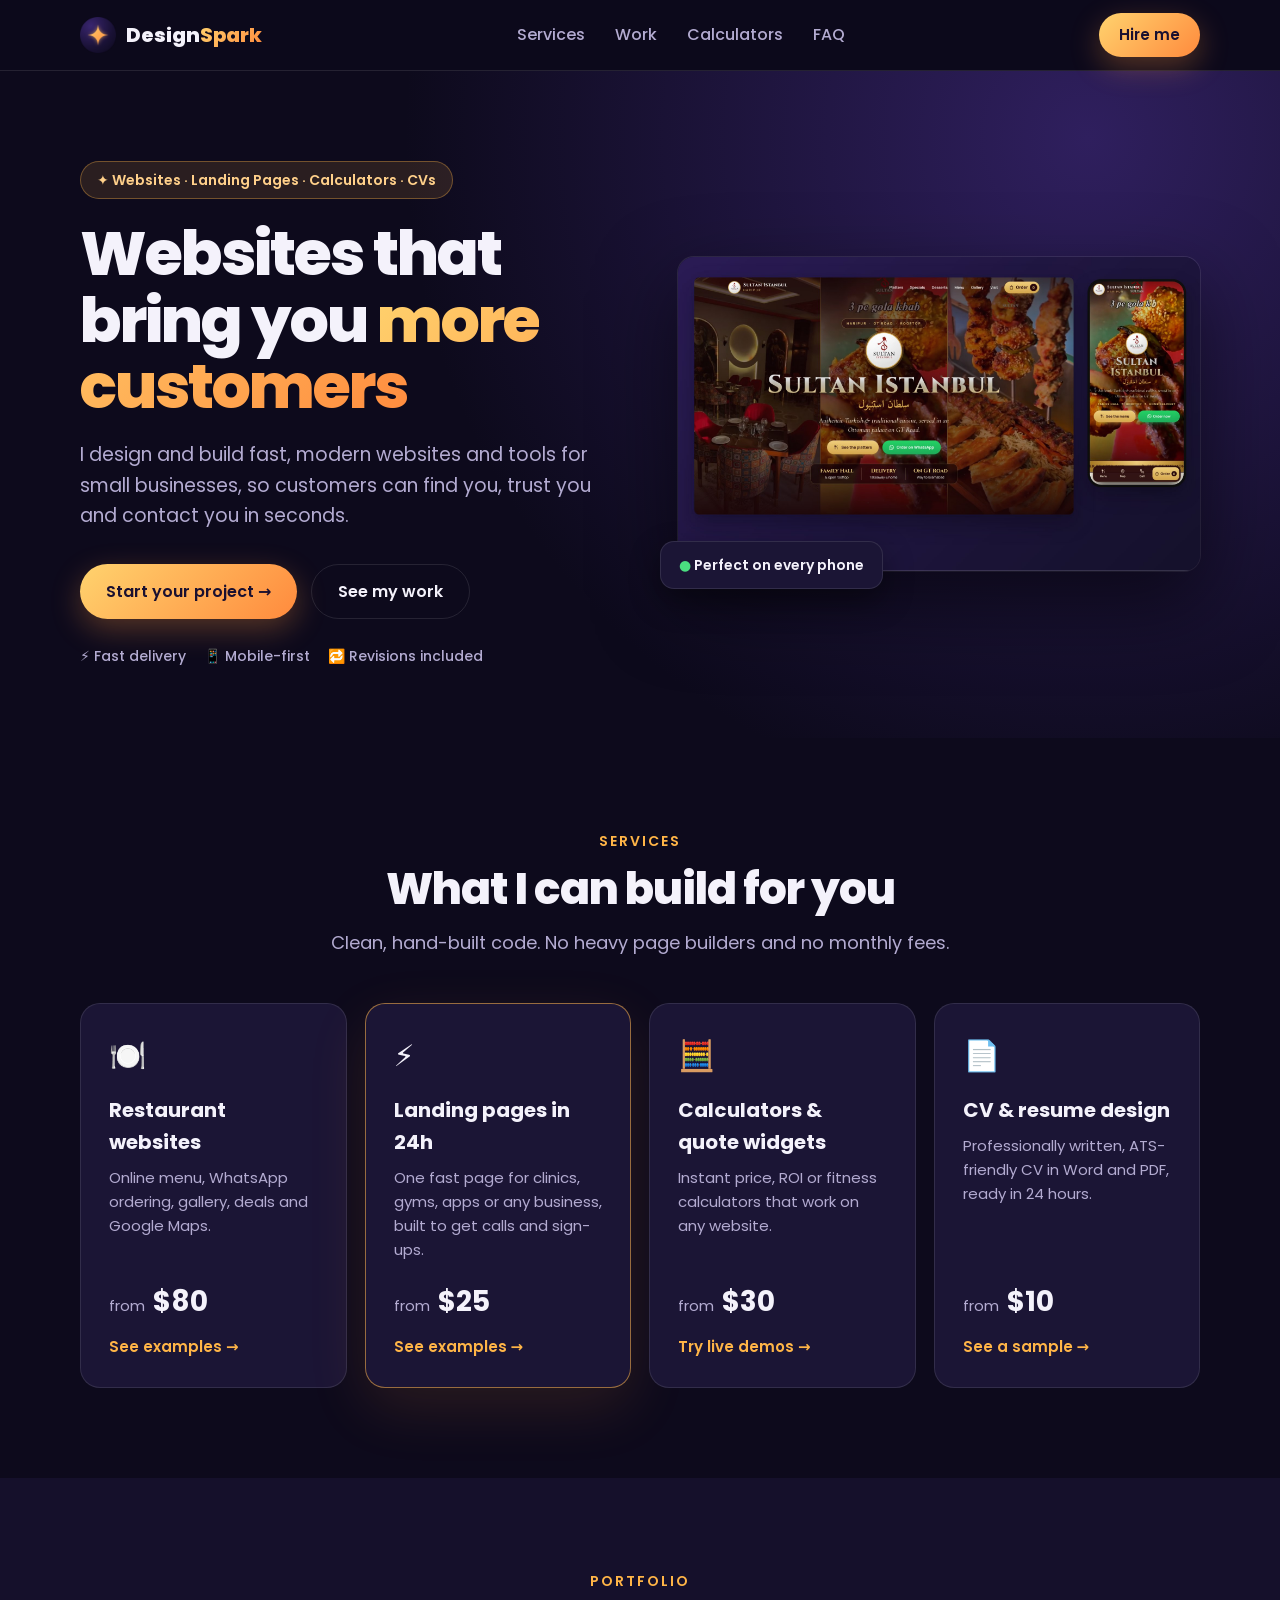
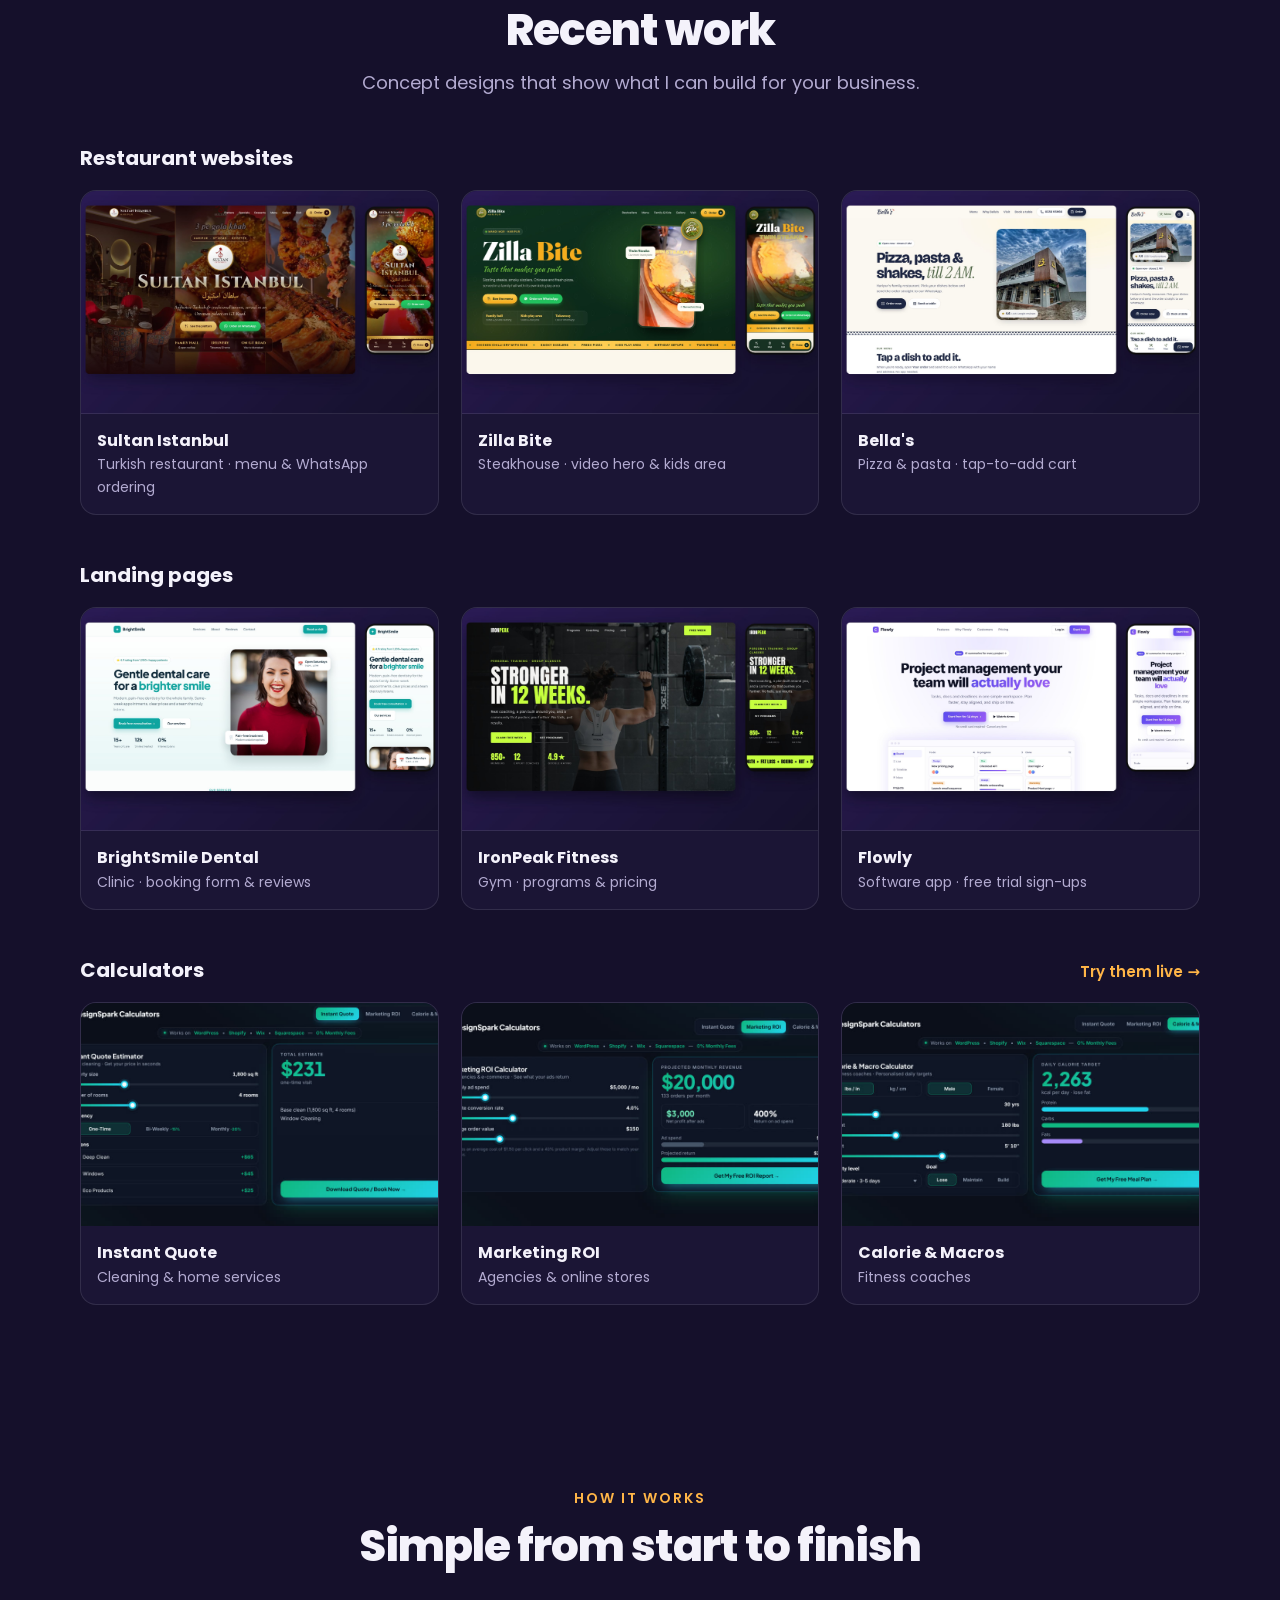
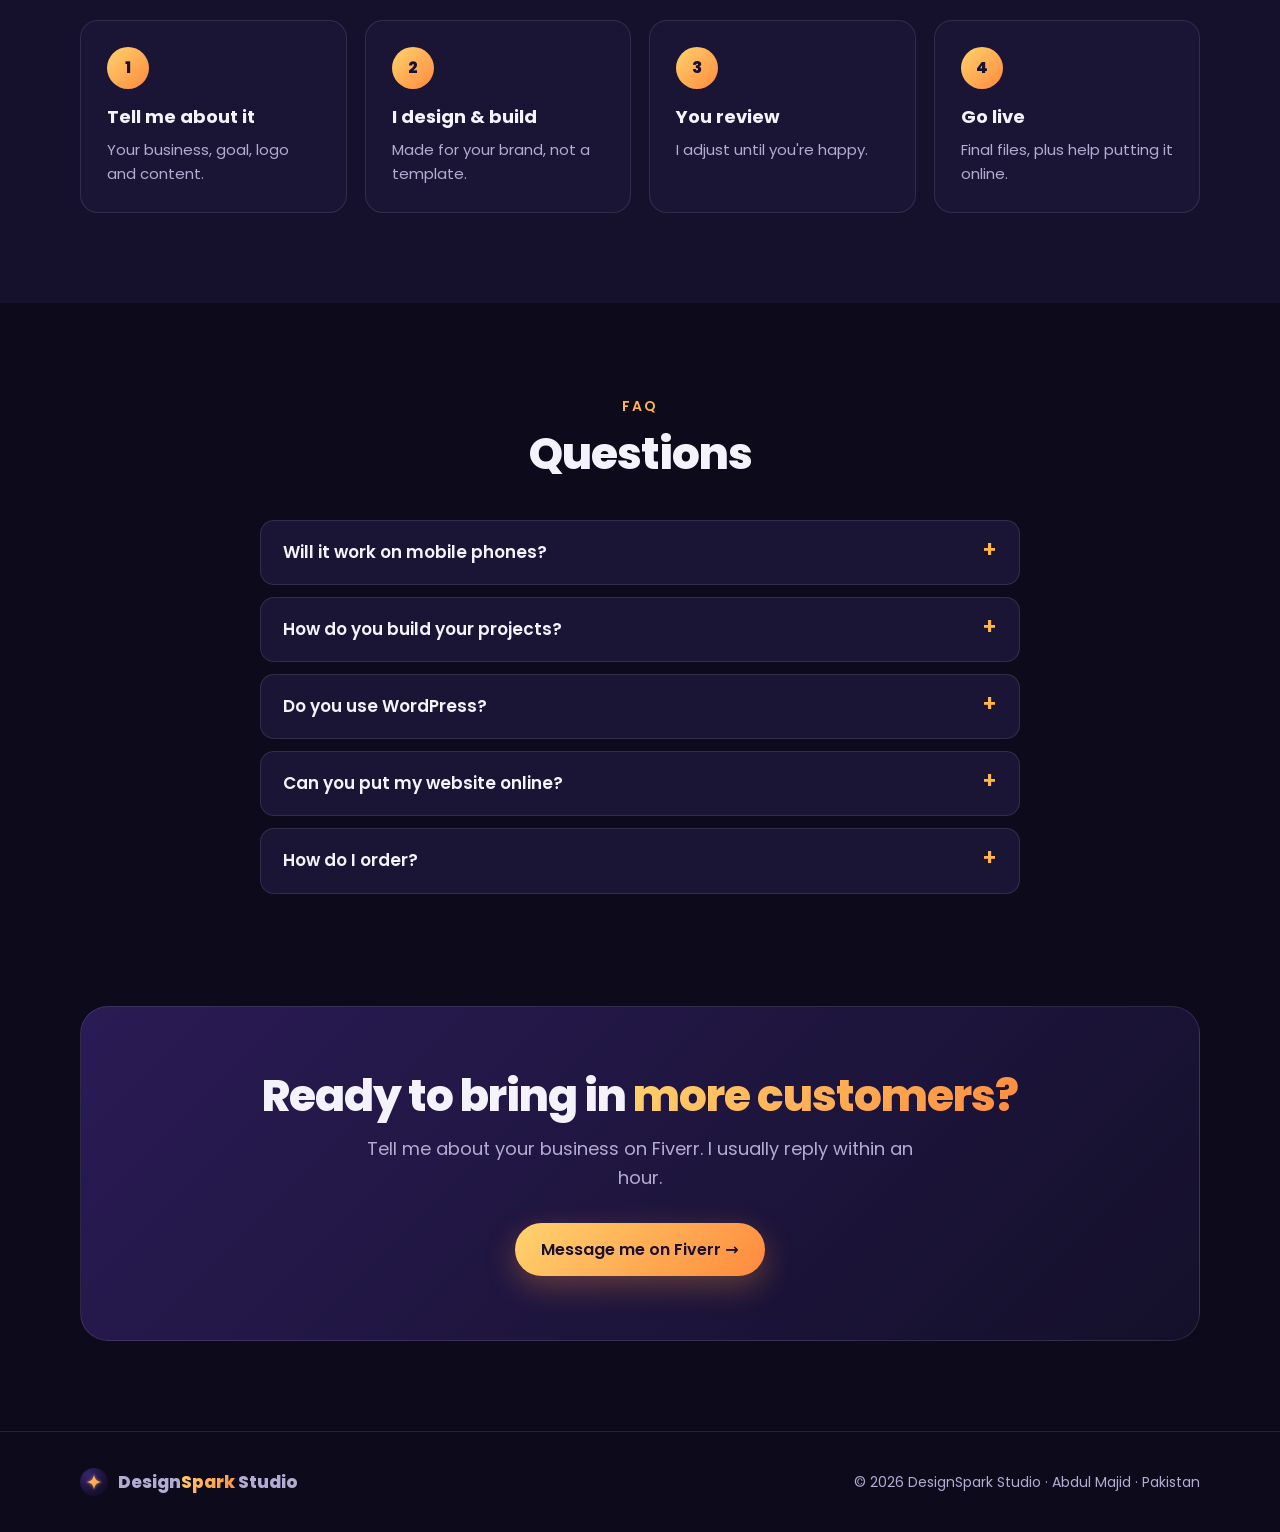
==== commit 9968393d: "Website: add CV & resume service card with sample Co-Authored-By: Claude Opus 5.5 <noreply@anthropic" ====
--- a/designspark-site/index.html
+++ b/designspark-site/index.html
@@ -91,7 +91,7 @@
 
 /* services */
 .trustline{display:flex;gap:18px;flex-wrap:wrap;margin-top:26px;color:var(--muted);font-size:14px;font-weight:500}
-.svcs{display:grid;grid-template-columns:repeat(3,1fr);gap:22px;margin-top:46px}
+.svcs{display:grid;grid-template-columns:repeat(4,1fr);gap:18px;margin-top:46px}
 .svc{background:var(--card);border:1px solid var(--line);border-radius:20px;padding:28px;display:flex;flex-direction:column}
 .svc.hot{border-color:rgba(255,181,71,.55);box-shadow:0 20px 60px rgba(255,150,60,.12)}
 .svc .ic{font-size:30px;margin-bottom:14px}
@@ -135,7 +135,7 @@
 @media (max-width:900px){
  .hero .wrap{grid-template-columns:1fr}
  .features,.steps{grid-template-columns:repeat(2,1fr)}
- .svcs{grid-template-columns:1fr;max-width:520px;margin-left:auto;margin-right:auto}
+ .svcs{grid-template-columns:1fr 1fr}
  .rail{display:flex;overflow-x:auto;scroll-snap-type:x mandatory;gap:14px;padding-bottom:10px;margin:0 -4%;padding-left:4%;padding-right:4%;scrollbar-width:none}
  .rail::-webkit-scrollbar{display:none}
  .rail .card{flex:0 0 78%;scroll-snap-align:center}
@@ -149,10 +149,12 @@
  .hero{padding:56px 0 50px}
  .grid,.features{grid-template-columns:1fr}
  .steps{gap:10px}.step{padding:18px}.step::before{width:34px;height:34px;margin-bottom:10px}.step h3{font-size:16px}.step p{font-size:14px}
+ .svcs{grid-template-columns:1fr;max-width:520px;margin-left:auto;margin-right:auto}
  .svc{padding:22px}
  .rowtitle{margin-top:34px}
  .badge{left:10px;bottom:-16px}
  .hero p{font-size:17px}
+ .pill{font-size:12px;padding:6px 12px;gap:6px}
 }
 </style>
 </head>
@@ -169,7 +171,7 @@
 <header class="hero">
  <div class="wrap">
   <div>
-   <div class="pill">✦ Websites · Landing Pages · Calculators</div>
+   <div class="pill">✦ Websites · Landing Pages · Calculators · CVs</div>
    <h1>Websites that bring you <span class="grad">more customers</span></h1>
    <p>I design and build fast, modern websites and tools for small businesses, so customers can find you, trust you and contact you in seconds.</p>
    <div class="cta">
@@ -210,6 +212,12 @@
     <p>Instant price, ROI or fitness calculators that work on any website.</p>
     <div class="from">from <b>$30</b></div>
     <a class="more" href="calculators/">Try live demos →</a>
+   </div>
+   <div class="svc">
+    <div class="ic">📄</div><h3>CV & resume design</h3>
+    <p>Professionally written, ATS-friendly CV in Word and PDF, ready in 24 hours.</p>
+    <div class="from">from <b>$10</b></div>
+    <a class="more" href="img/cv-sample-1.jpg" target="_blank" rel="noopener">See a sample →</a>
    </div>
   </div>
  </div>
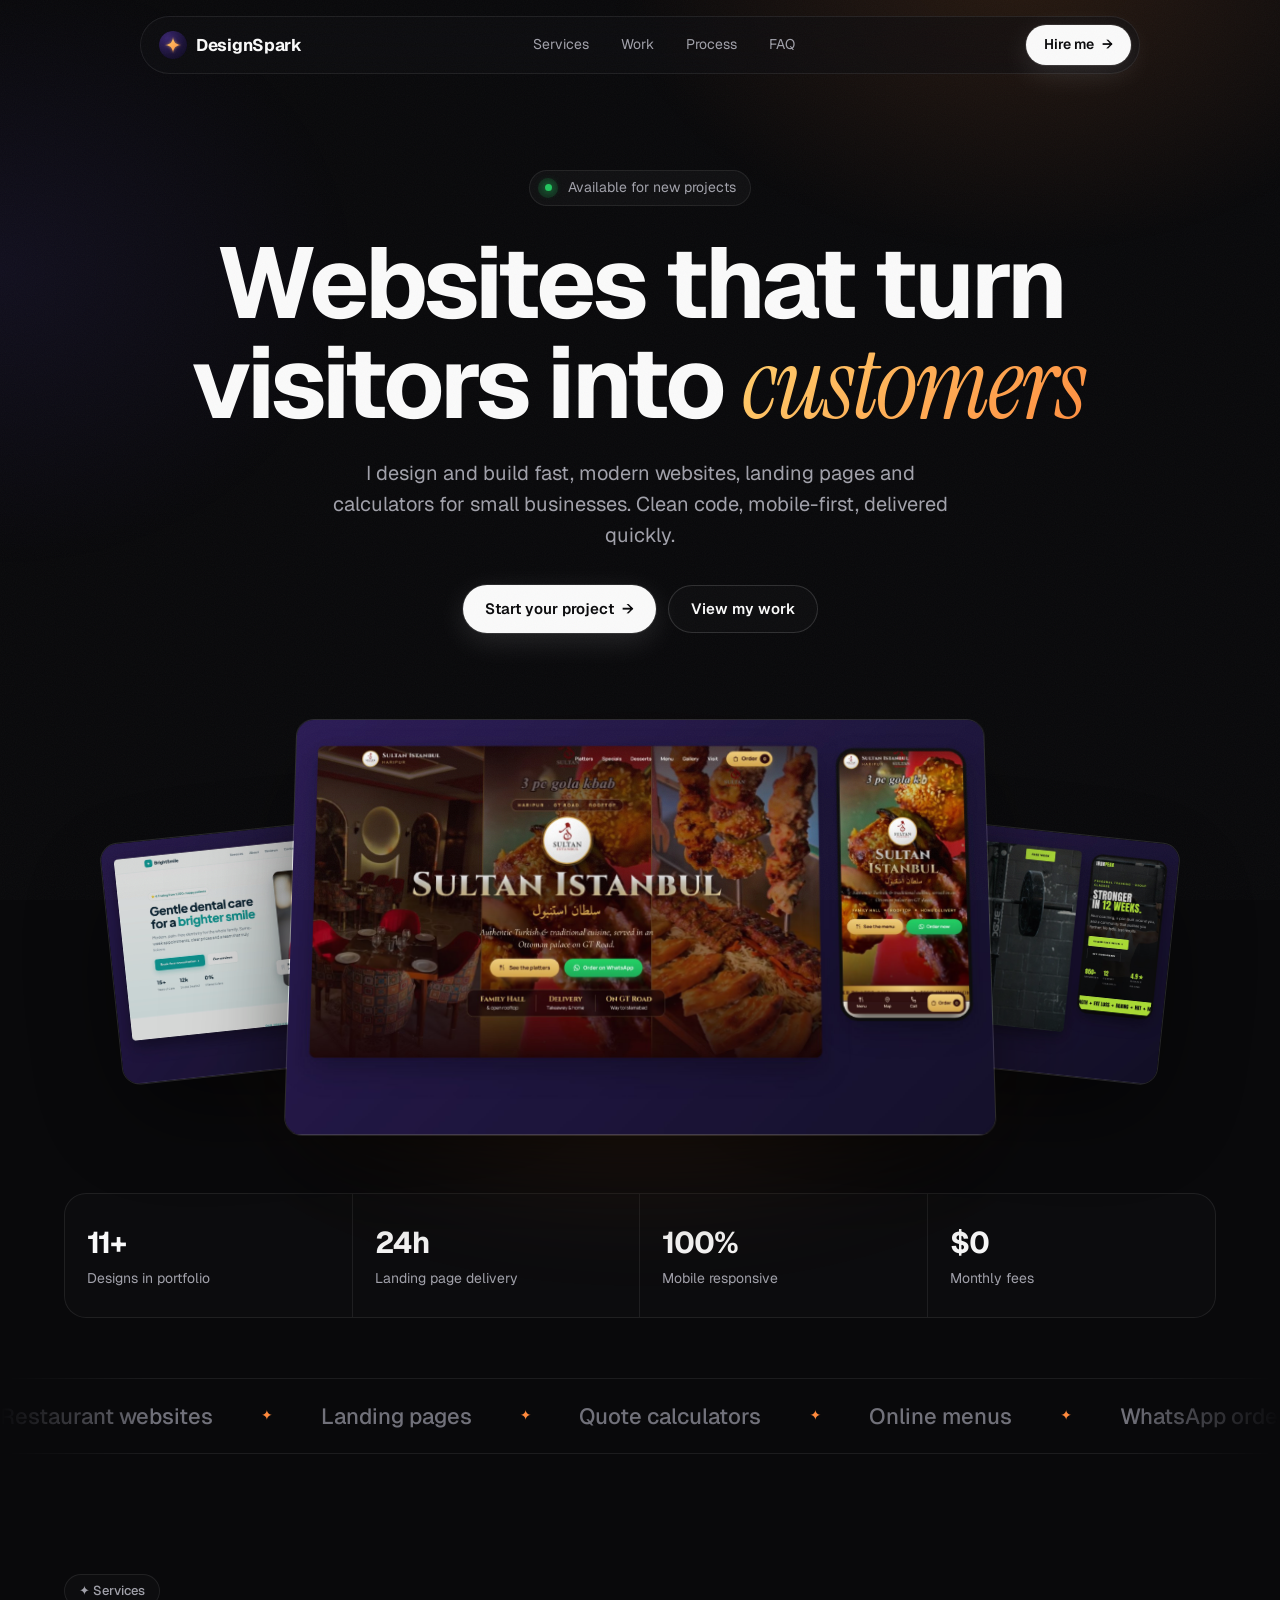
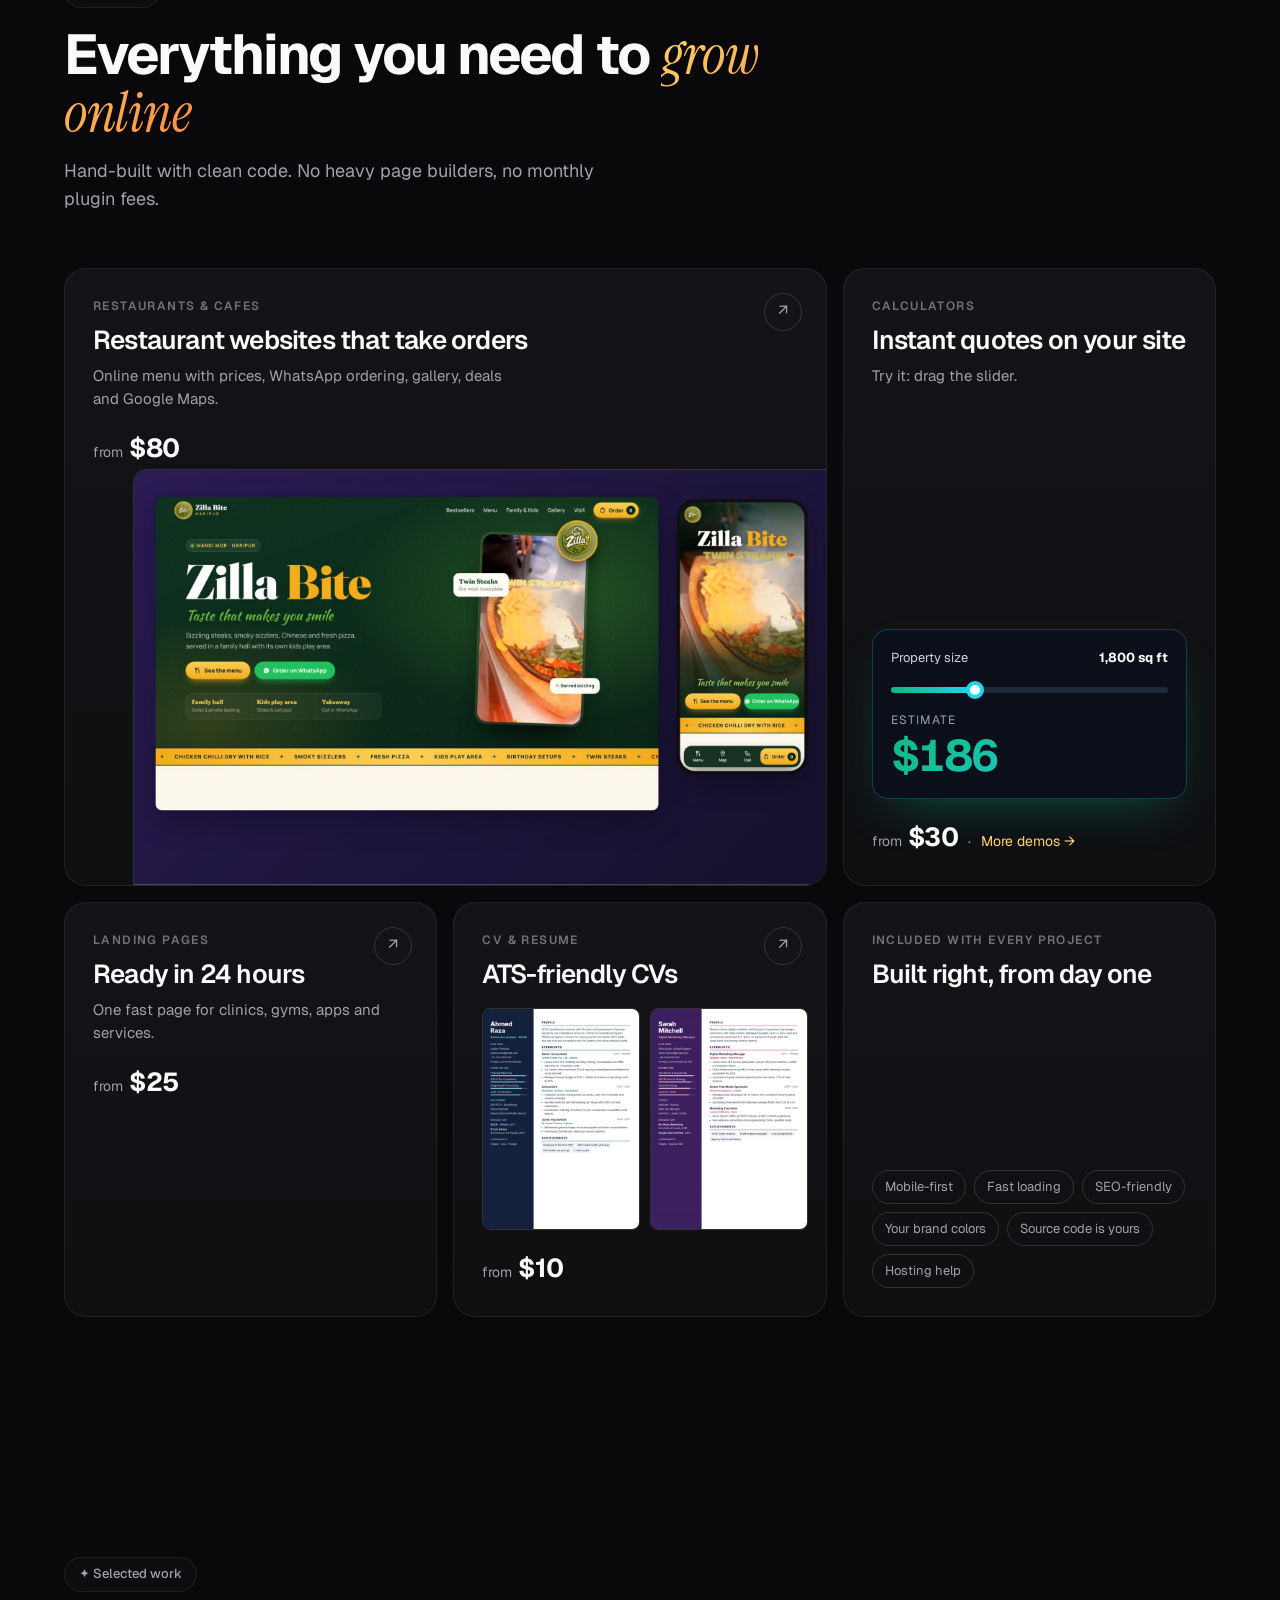
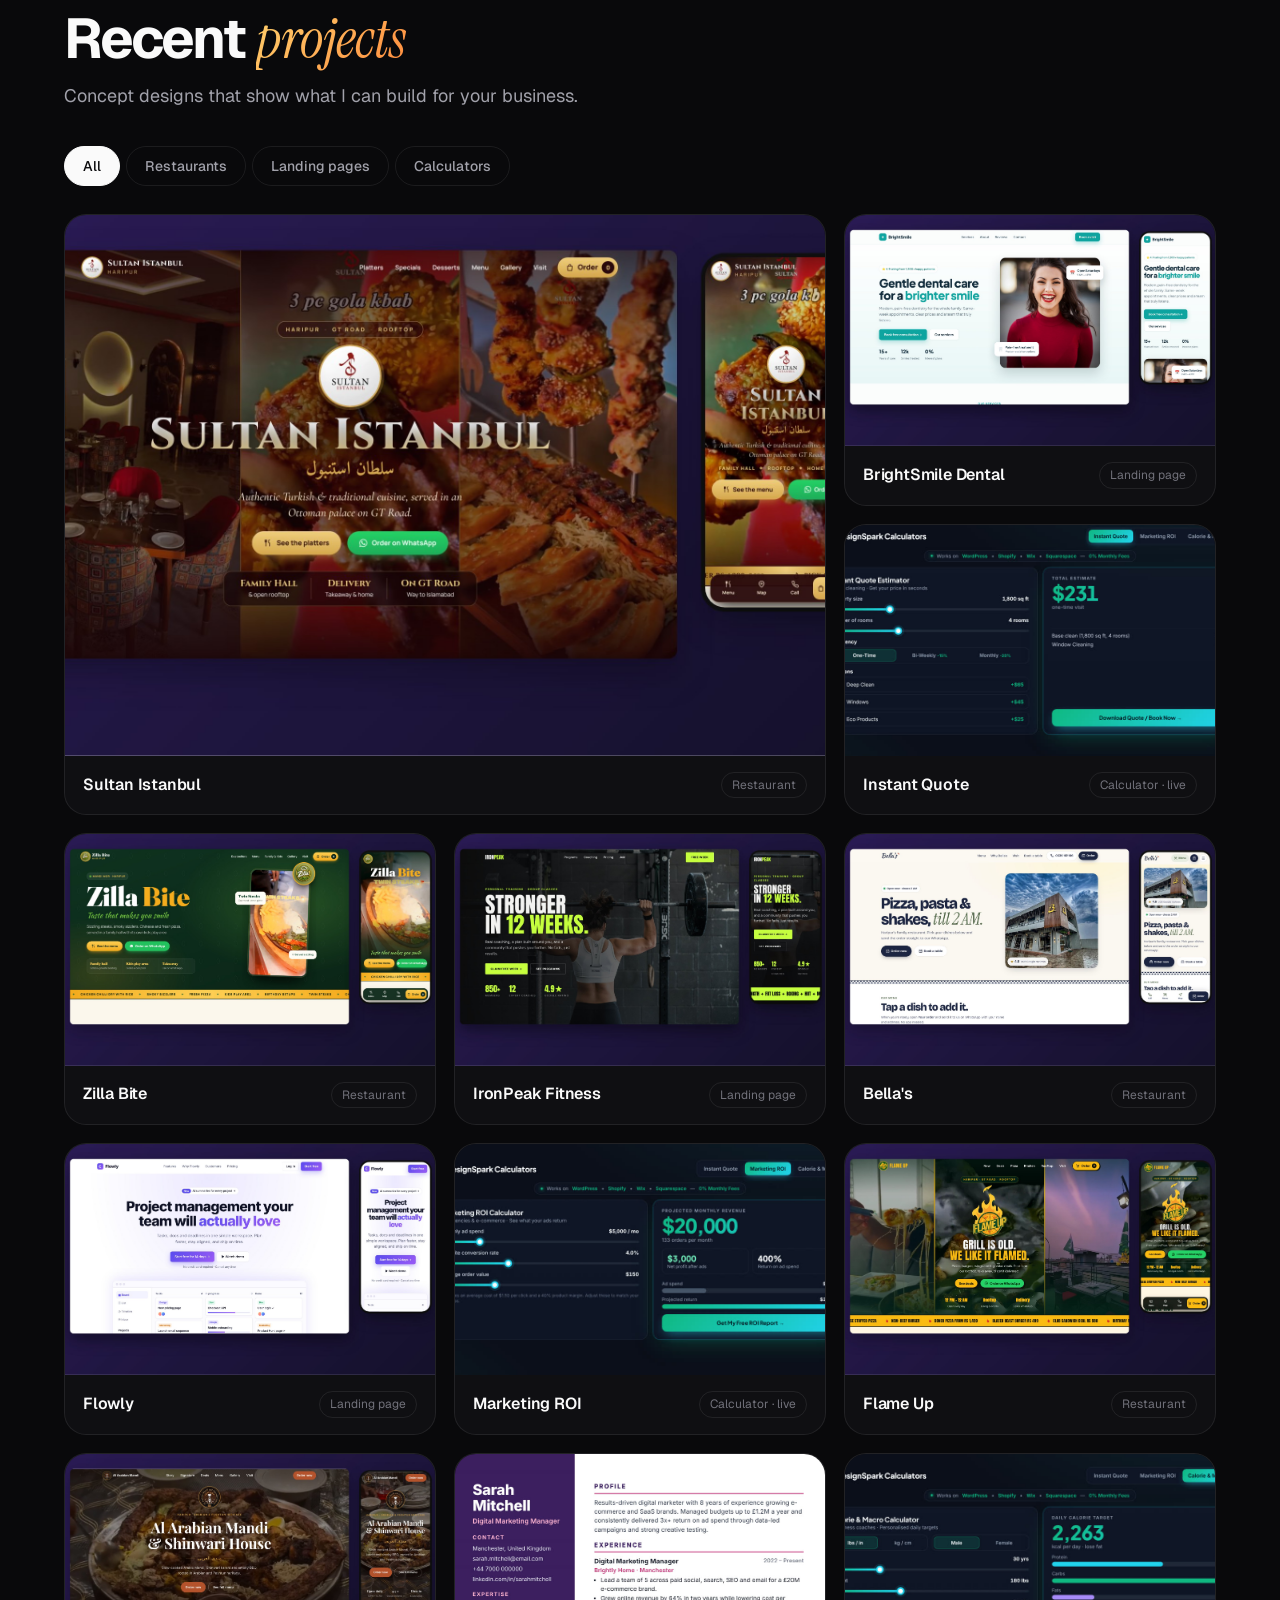
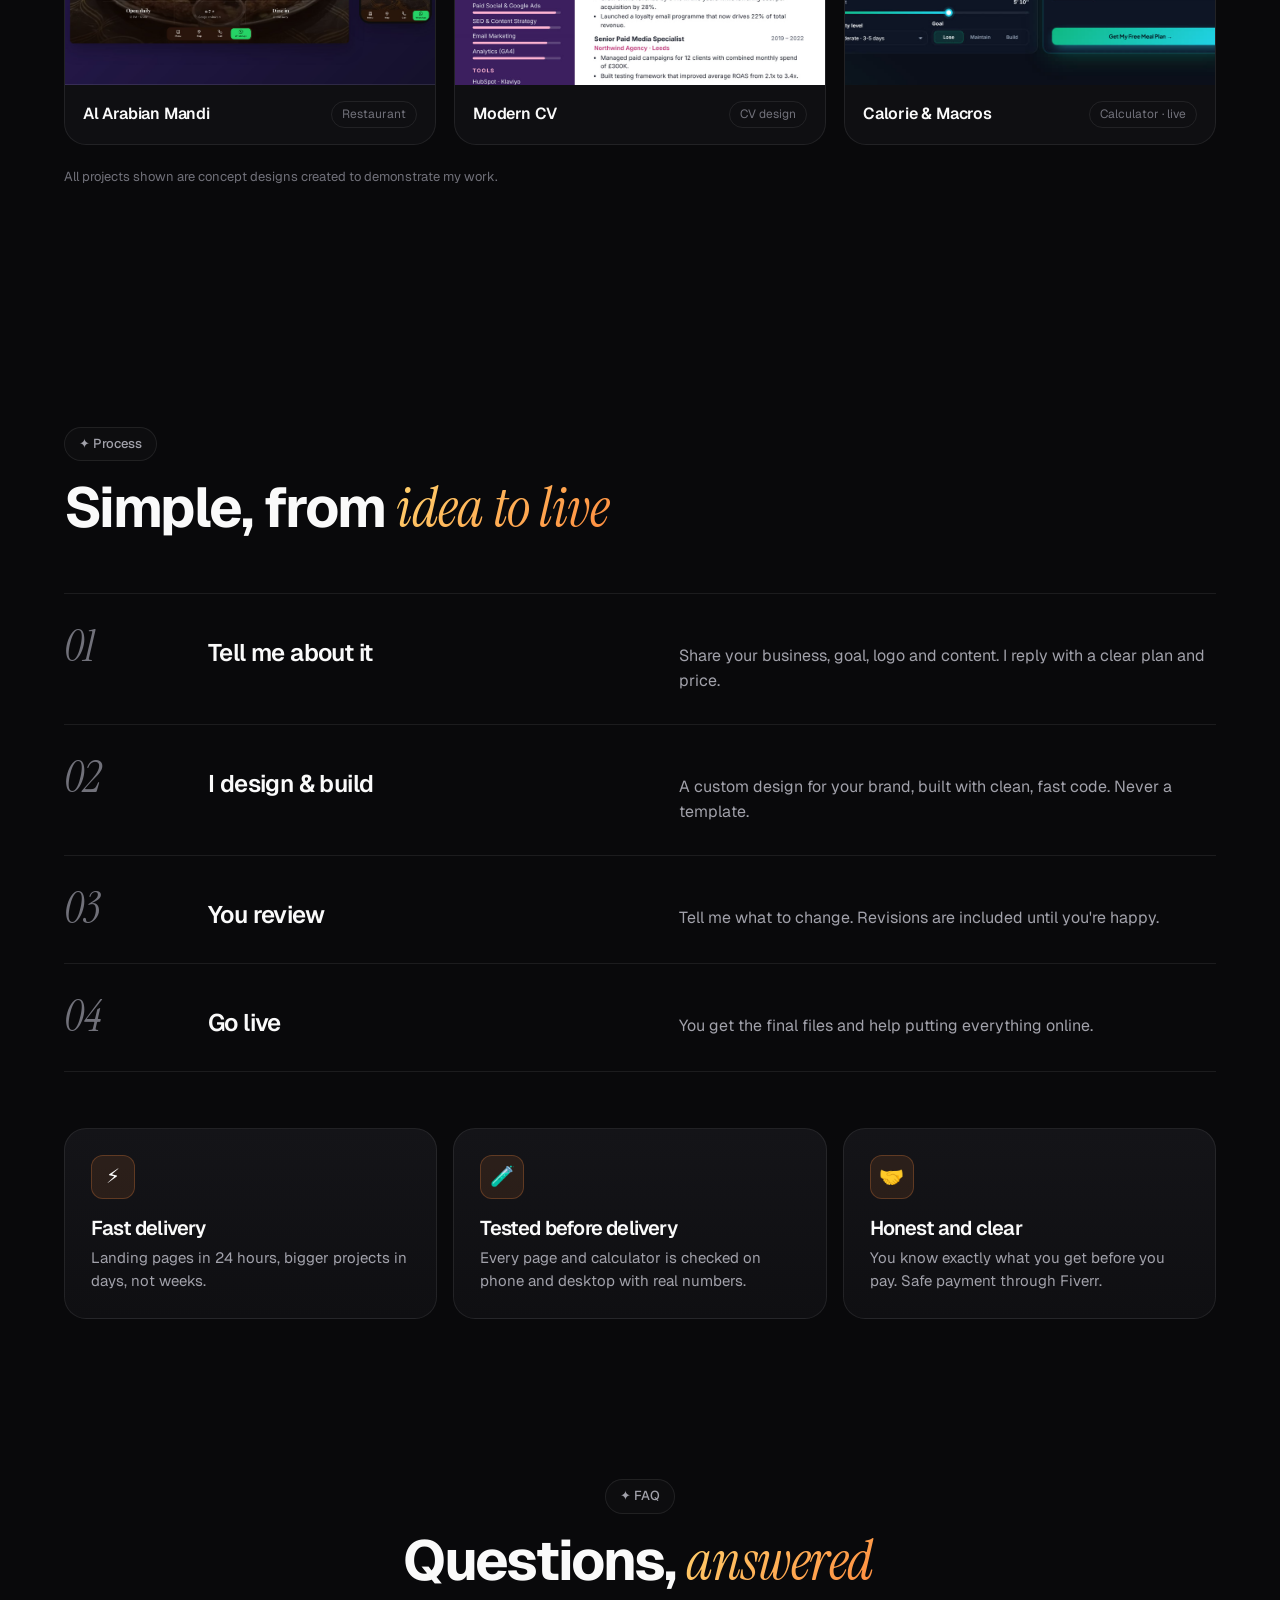
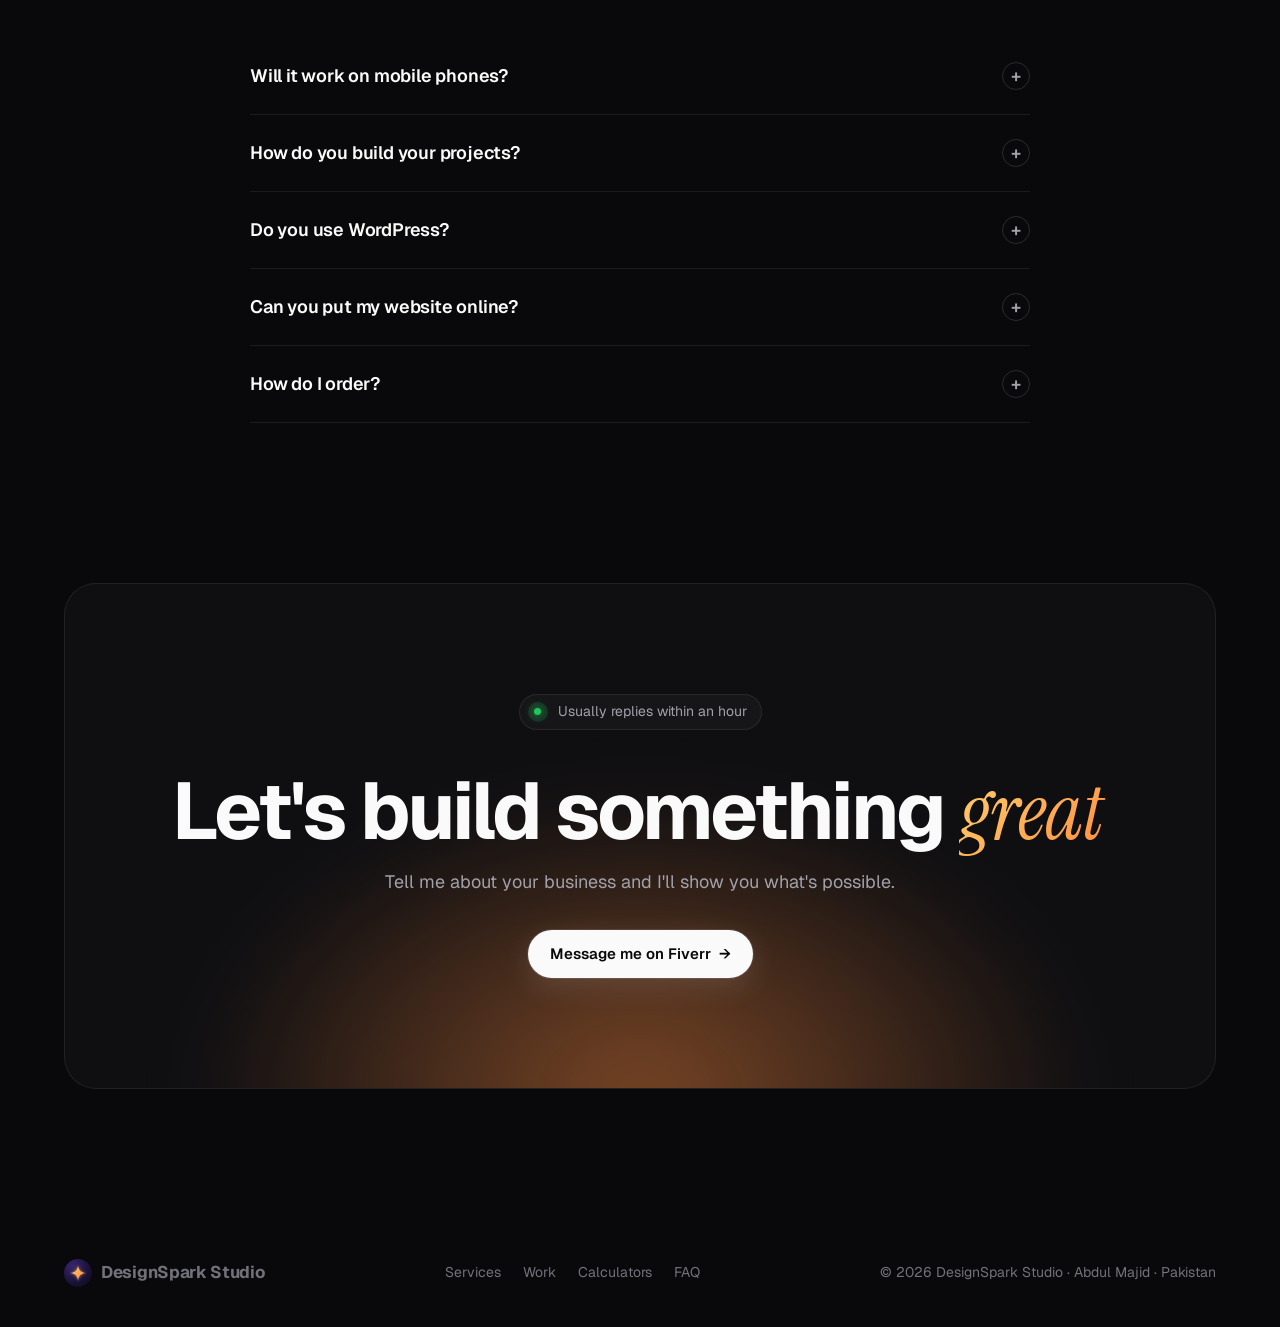
==== commit 4c60a6ce: "Website: premium redesign with bento services, live mini calculator, filterable work and refined typ" ====
--- a/designspark-site/index.html
+++ b/designspark-site/index.html
@@ -3,300 +3,410 @@
 <head>
 <meta charset="utf-8">
 <meta name="viewport" content="width=device-width, initial-scale=1">
-<title>DesignSpark Studio | Restaurant & Small Business Websites</title>
-<meta name="description" content="DesignSpark Studio builds modern, fast, mobile-friendly websites for restaurants, cafes and small businesses, with online menus, WhatsApp ordering and Google Maps.">
-<meta property="og:title" content="DesignSpark Studio | Restaurant Websites">
-<meta property="og:description" content="Modern, fast, mobile-friendly websites for restaurants, cafes and small businesses.">
+<title>DesignSpark Studio · Websites, Landing Pages & Calculators</title>
+<meta name="description" content="DesignSpark Studio designs fast, modern websites, landing pages and website calculators for small businesses. Clean code, mobile-first, quick delivery.">
+<meta property="og:title" content="DesignSpark Studio">
+<meta property="og:description" content="Websites, landing pages and calculators that turn visitors into customers.">
 <meta property="og:image" content="img/sultan-istanbul.jpg">
+<meta name="theme-color" content="#09090B">
 <link rel="icon" href="img/icon.png">
-<link rel="preconnect" href="https://fonts.googleapis.com">
-<link rel="preconnect" href="https://fonts.gstatic.com" crossorigin>
-<link href="https://fonts.googleapis.com/css2?family=Poppins:wght@400;500;600;700;800&display=swap" rel="stylesheet">
+<link rel="preconnect" href="https://fonts.googleapis.com"><link rel="preconnect" href="https://fonts.gstatic.com" crossorigin>
+<link href="https://fonts.googleapis.com/css2?family=Geist:wght@400;500;600;700;800&family=Instrument+Serif:ital@1&display=swap" rel="stylesheet">
 <style>
-:root{--bg:#0d0a1c;--bg2:#15102b;--card:#1b1535;--line:rgba(255,255,255,.1);--text:#f4f2fb;--muted:#b3abd1;--accent:#ffb547;--accent2:#ff8a3d;--green:#4ade80}
+:root{
+ --bg:#09090B;--s1:#0F0F12;--s2:#141418;--line:rgba(255,255,255,.08);--line2:rgba(255,255,255,.14);
+ --text:#FAFAFA;--muted:#A1A1AA;--dim:#71717A;
+ --og:linear-gradient(135deg,#FFD36E,#FF8A3D);--r:22px;
+}
 *{box-sizing:border-box;margin:0;padding:0}
 html{scroll-behavior:smooth}
-body{font-family:Poppins,system-ui,sans-serif;background:var(--bg);color:var(--text);line-height:1.6;-webkit-font-smoothing:antialiased}
-img{max-width:100%;height:auto;display:block}
+body{font-family:Geist,Inter,system-ui,sans-serif;background:var(--bg);color:var(--text);line-height:1.55;-webkit-font-smoothing:antialiased;overflow-x:hidden}
+img{display:block;max-width:100%;height:auto}
 a{color:inherit;text-decoration:none}
-.wrap{width:min(1120px,92%);margin:0 auto}
-.grad{background:linear-gradient(135deg,#ffd36e,var(--accent2));-webkit-background-clip:text;background-clip:text;color:transparent}
-.btn{display:inline-flex;align-items:center;gap:10px;padding:14px 26px;border-radius:999px;font-weight:600;font-size:16px;transition:transform .15s,box-shadow .15s}
-.btn:hover{transform:translateY(-2px)}
-.btn-main{background:linear-gradient(135deg,#ffd36e,var(--accent2));color:#1a1030;box-shadow:0 10px 30px rgba(255,150,60,.3)}
-.btn-ghost{border:1px solid var(--line);color:var(--text)}
-.btn-ghost:hover{border-color:var(--accent)}
-section{padding:90px 0}
-.eyebrow{display:inline-block;color:var(--accent);font-weight:600;font-size:14px;letter-spacing:2px;text-transform:uppercase;margin-bottom:12px}
-h2{font-size:clamp(30px,4.5vw,44px);line-height:1.15;font-weight:800;letter-spacing:-1px;margin-bottom:14px}
-.lead{color:var(--muted);font-size:18px;max-width:620px}
-.center{text-align:center}.center .lead{margin:0 auto}
+.wrap{width:min(1160px,90%);margin:0 auto}
+.serif{font-family:"Instrument Serif",serif;font-style:italic;font-weight:400;letter-spacing:-.5px;padding-right:.06em}
+.og{background:var(--og);-webkit-background-clip:text;background-clip:text;color:transparent}
+.btn{display:inline-flex;align-items:center;gap:8px;height:48px;padding:0 22px;border-radius:999px;font-weight:600;font-size:15px;transition:transform .2s,background .2s,box-shadow .2s;white-space:nowrap}
+.btn:hover{transform:translateY(-1px)}
+.btn-w{background:#FAFAFA;color:#09090B;box-shadow:0 0 0 1px rgba(255,255,255,.1),0 8px 30px rgba(255,255,255,.12)}
+.btn-w:hover{background:#fff;box-shadow:0 0 0 1px #fff,0 10px 40px rgba(255,211,110,.3)}
+.btn-g{border:1px solid var(--line2);color:var(--text);background:rgba(255,255,255,.02)}
+.btn-g:hover{background:rgba(255,255,255,.06)}
+.arrow{transition:transform .2s}.btn:hover .arrow{transform:translateX(3px)}
+.eyebrow{display:inline-flex;align-items:center;gap:8px;font-size:13px;font-weight:500;color:var(--muted);border:1px solid var(--line);border-radius:999px;padding:6px 14px;background:rgba(255,255,255,.02)}
+h2{font-size:clamp(34px,5vw,56px);line-height:1.04;letter-spacing:-2px;font-weight:700;margin:18px 0 14px}
+.lead{color:var(--muted);font-size:18px;max-width:560px}
+section{padding:120px 0;position:relative}
+.head{max-width:720px}
+.head.c{text-align:center;margin:0 auto}.head.c .lead{margin:0 auto}
+
+.bgfx{position:fixed;inset:0;pointer-events:none;z-index:-1;background:
+ radial-gradient(700px 500px at 80% -5%,rgba(255,138,61,.13),transparent 60%),
+ radial-gradient(600px 500px at 0% 30%,rgba(120,90,255,.08),transparent 60%)}
+.grain{position:fixed;inset:0;pointer-events:none;z-index:50;opacity:.035;background-image:url("data:image/svg+xml,%3Csvg xmlns='http://www.w3.org/2000/svg' width='160' height='160'%3E%3Cfilter id='n'%3E%3CfeTurbulence type='fractalNoise' baseFrequency='.9' numOctaves='3' stitchTiles='stitch'/%3E%3C/filter%3E%3Crect width='100%25' height='100%25' filter='url(%23n)'/%3E%3C/svg%3E")}
 
 /* nav */
-nav{position:sticky;top:0;z-index:10;background:rgba(13,10,28,.85);backdrop-filter:blur(12px);border-bottom:1px solid var(--line)}
-nav .wrap{display:flex;align-items:center;justify-content:space-between;height:70px}
-.logo{display:flex;align-items:center;gap:10px;font-weight:800;font-size:20px}
-.logo img{width:36px;height:36px}
-.links{display:flex;gap:30px;font-weight:500;color:var(--muted)}
-.links a:hover{color:var(--text)}
-nav .btn{padding:10px 20px;font-size:15px}
+.nav{position:fixed;top:16px;left:50%;transform:translateX(-50%);z-index:40;width:min(1000px,calc(100% - 24px));display:flex;align-items:center;justify-content:space-between;gap:12px;padding:8px 8px 8px 18px;border-radius:999px;background:rgba(15,15,18,.62);border:1px solid var(--line);backdrop-filter:blur(16px) saturate(1.4);-webkit-backdrop-filter:blur(16px) saturate(1.4);transition:background .3s,border-color .3s}
+.nav.sc{background:rgba(15,15,18,.85);border-color:var(--line2)}
+.logo{display:flex;align-items:center;gap:9px;font-weight:700;font-size:17px;letter-spacing:-.3px}
+.logo img{width:28px;height:28px}
+.nav-links{display:flex;gap:4px}
+.nav-links a{font-size:14px;color:var(--muted);padding:8px 14px;border-radius:999px;transition:.2s}
+.nav-links a:hover{color:var(--text);background:rgba(255,255,255,.05)}
+.nav .btn{height:40px;padding:0 18px;font-size:14px}
 
 /* hero */
-.hero{padding:90px 0 70px;background:radial-gradient(circle at 85% 10%,#2f1f5e 0,transparent 55%)}
-.hero .wrap{display:grid;grid-template-columns:1.05fr 1fr;gap:50px;align-items:center}
-.pill{display:inline-flex;align-items:center;gap:8px;background:rgba(255,181,71,.12);border:1px solid rgba(255,181,71,.35);color:#ffd08a;padding:7px 16px;border-radius:999px;font-size:14px;font-weight:600;margin-bottom:22px}
-h1{font-size:clamp(38px,6vw,62px);line-height:1.07;font-weight:800;letter-spacing:-2px;margin-bottom:20px}
-.hero p{color:var(--muted);font-size:19px;margin-bottom:32px;max-width:520px}
-.cta{display:flex;gap:14px;flex-wrap:wrap}
-.hero-img{position:relative}
-.hero-img img{border-radius:16px;box-shadow:0 30px 80px rgba(0,0,0,.55),0 0 0 1px var(--line)}
-.badge{position:absolute;left:-18px;bottom:-18px;background:var(--card);border:1px solid var(--line);padding:12px 18px;border-radius:14px;font-weight:600;font-size:14px;box-shadow:0 12px 30px rgba(0,0,0,.4)}
-.badge b{color:var(--green)}
-
-/* features */
-.features{display:grid;grid-template-columns:repeat(4,1fr);gap:18px;margin-top:48px}
-.f{background:var(--card);border:1px solid var(--line);border-radius:18px;padding:26px}
-.f .ic{font-size:30px;margin-bottom:12px}
-.f h3{font-size:18px;margin-bottom:6px}
-.f p{color:var(--muted);font-size:15px}
+.hero{padding:170px 0 60px;text-align:center}
+.avail{display:inline-flex;align-items:center;gap:10px;font-size:14px;color:var(--muted);border:1px solid var(--line);background:rgba(255,255,255,.03);padding:6px 14px 6px 8px;border-radius:999px}
+.avail i{width:20px;height:20px;border-radius:50%;background:rgba(34,197,94,.15);display:grid;place-items:center}
+.avail i::after{content:"";width:7px;height:7px;border-radius:50%;background:#22C55E;box-shadow:0 0 10px #22C55E;animation:pulse 2s infinite}
+@keyframes pulse{50%{opacity:.4}}
+h1{font-size:clamp(44px,8.2vw,100px);line-height:1;letter-spacing:-4px;font-weight:700;margin:26px auto 24px;max-width:1000px}
+h1 .serif{letter-spacing:-2px}
+.hero p.sub{color:var(--muted);font-size:clamp(17px,2vw,20px);max-width:620px;margin:0 auto 34px}
+.cta{display:flex;gap:12px;justify-content:center;flex-wrap:wrap}
+.hero-stage{position:relative;margin:80px auto 0;max-width:1060px;height:500px;perspective:1600px}
+.hero-stage::before{content:"";position:absolute;left:10%;right:10%;top:20%;bottom:-10%;background:radial-gradient(closest-side,rgba(255,138,61,.35),transparent);filter:blur(60px)}
+.shot{position:absolute;border-radius:18px;overflow:hidden;border:1px solid var(--line2);box-shadow:0 40px 100px -20px rgba(0,0,0,.8)}
+.shot img{width:100%}
+.shot.main{left:50%;top:0;width:66%;transform:translateX(-50%) rotateX(8deg);z-index:3}
+.shot.l{left:0;top:110px;width:38%;transform:rotate(-6deg);z-index:2;opacity:.85}
+.shot.r{right:0;top:110px;width:38%;transform:rotate(6deg);z-index:2;opacity:.85}
+.facts{display:grid;grid-template-columns:repeat(4,1fr);margin-top:40px;border:1px solid var(--line);border-radius:var(--r);background:rgba(255,255,255,.015)}
+.fact{padding:26px 22px;text-align:left;border-right:1px solid var(--line)}
+.fact:last-child{border-right:0}
+.fact b{display:block;font-size:30px;letter-spacing:-1px;font-weight:700}
+.fact span{color:var(--muted);font-size:14px}
+
+/* marquee */
+.marquee{border-block:1px solid var(--line);overflow:hidden;padding:20px 0;-webkit-mask-image:linear-gradient(90deg,transparent,#000 12%,#000 88%,transparent);mask-image:linear-gradient(90deg,transparent,#000 12%,#000 88%,transparent)}
+.mq{display:flex;gap:48px;width:max-content;animation:mq 40s linear infinite}
+.mq span{font-size:22px;font-weight:500;color:var(--dim);display:flex;align-items:center;gap:48px;white-space:nowrap}
+.mq span::after{content:"✦";color:#FF8A3D;font-size:14px}
+@keyframes mq{to{transform:translateX(-50%)}}
+
+/* bento */
+.bento{display:grid;grid-template-columns:repeat(6,1fr);gap:16px;margin-top:56px;grid-auto-flow:dense}
+.tile{position:relative;display:block;background:linear-gradient(180deg,var(--s2),var(--s1));border:1px solid var(--line);border-radius:var(--r);padding:28px;overflow:hidden;transition:border-color .25s,transform .25s}
+.tile:hover{border-color:var(--line2);transform:translateY(-2px)}
+.tile .tag{font-size:12px;font-weight:600;letter-spacing:1.4px;text-transform:uppercase;color:var(--dim)}
+.tile h3{font-size:26px;letter-spacing:-.8px;line-height:1.15;margin:10px 0 8px;font-weight:600}
+.tile p{color:var(--muted);font-size:15px;max-width:420px}
+.price{display:inline-flex;align-items:baseline;gap:6px;margin-top:18px;font-size:14px;color:var(--muted)}
+.price b{font-size:26px;color:var(--text);letter-spacing:-.5px}
+.tile .go{position:absolute;top:24px;right:24px;width:38px;height:38px;border-radius:50%;border:1px solid var(--line2);display:grid;place-items:center;color:var(--muted);transition:.25s}
+.tile:hover .go{background:#FAFAFA;color:#09090B;transform:rotate(-45deg)}
+.t-rest{grid-column:span 4;grid-row:span 2;display:flex;flex-direction:column;min-height:440px}
+.t-rest .pic{margin:auto -28px -28px 40px;border-radius:14px 0 0 0;overflow:hidden;border:1px solid var(--line2);border-right:0;border-bottom:0;transition:transform .5s}
+.t-rest:hover .pic{transform:translate(-6px,-6px)}
+.t-land{grid-column:span 2}
+.t-calc{grid-column:span 2;grid-row:span 2;display:flex;flex-direction:column}
+.t-cv{grid-column:span 2}
+.t-wide{grid-column:span 2;display:flex;flex-direction:column;justify-content:space-between}
+.mini{margin-top:auto;background:#0B0F19;border:1px solid rgba(34,211,238,.25);border-radius:16px;padding:18px;box-shadow:0 20px 50px -20px rgba(16,185,129,.4)}
+.mini .lab{display:flex;justify-content:space-between;font-size:13px;color:#CBD5E1;margin-bottom:8px}.mini .lab b{color:#fff}
+.mini input[type=range]{-webkit-appearance:none;appearance:none;width:100%;height:6px;border-radius:99px;outline:none;background:linear-gradient(90deg,#10B981,#22D3EE var(--p,40%),#1F2937 var(--p,40%));margin-bottom:14px;cursor:pointer}
+.mini input::-webkit-slider-thumb{-webkit-appearance:none;width:18px;height:18px;border-radius:50%;background:#fff;border:4px solid #22D3EE}
+.mini input::-moz-range-thumb{width:12px;height:12px;border-radius:50%;background:#fff;border:4px solid #22D3EE}
+.mini .tot{font-size:44px;font-weight:700;letter-spacing:-1.5px;background:linear-gradient(135deg,#10B981,#22D3EE);-webkit-background-clip:text;background-clip:text;color:transparent;font-variant-numeric:tabular-nums;line-height:1.1}
+.mini small{color:#94A3B8;font-size:12px;letter-spacing:1px}
+.cvs{display:flex;gap:10px;margin-top:18px}
+.cvs img{width:50%;border-radius:8px;border:1px solid var(--line2);transition:transform .4s}
+.t-cv:hover .cvs img:first-child{transform:rotate(-4deg) translateY(-4px)}.t-cv:hover .cvs img:last-child{transform:rotate(4deg) translateY(-4px)}
+.chips{display:flex;flex-wrap:wrap;gap:8px;margin-top:20px}
+.chips span{font-size:13px;border:1px solid var(--line2);border-radius:999px;padding:6px 12px;color:var(--muted)}
 
 /* work */
-#work{background:var(--bg2)}
-.grid{display:grid;grid-template-columns:repeat(2,1fr);gap:26px;margin-top:48px}
-.proj{background:var(--card);border:1px solid var(--line);border-radius:18px;overflow:hidden;transition:transform .2s,border-color .2s}
-.proj:hover{transform:translateY(-4px);border-color:rgba(255,181,71,.4)}
-.proj .body{padding:20px 22px 24px}
-.proj h3{font-size:19px}
-.proj p{color:var(--muted);font-size:15px}
-.tag{display:inline-block;font-size:12px;font-weight:600;color:var(--accent);border:1px solid rgba(255,181,71,.35);padding:2px 10px;border-radius:999px;margin-top:10px}
-.proj.wide{grid-column:1/-1}
-#calculators .grid{margin-top:40px}
-.proj.wide img{max-height:520px;object-fit:cover;width:100%}
-.note{color:var(--muted);font-size:14px;margin-top:22px;text-align:center}
-
-/* pricing */
-.prices{display:grid;grid-template-columns:repeat(3,1fr);gap:22px;margin-top:48px;align-items:stretch}
-.price{background:var(--card);border:1px solid var(--line);border-radius:20px;padding:32px 28px;display:flex;flex-direction:column}
-.price.pop{border:2px solid var(--accent);position:relative;box-shadow:0 20px 60px rgba(255,150,60,.15)}
-.price.pop::before{content:"Most popular";position:absolute;top:-14px;left:50%;transform:translateX(-50%);background:linear-gradient(135deg,#ffd36e,var(--accent2));color:#1a1030;font-weight:700;font-size:13px;padding:4px 14px;border-radius:999px}
-.price h3{font-size:20px}
-.amt{font-size:46px;font-weight:800;margin:8px 0 2px}
-.amt small{font-size:16px;color:var(--muted);font-weight:500}
-.price .d{color:var(--muted);font-size:15px;margin-bottom:18px}
-.price ul{list-style:none;margin-bottom:26px;flex:1}
-.price li{padding:7px 0;font-size:15px;border-bottom:1px dashed var(--line)}
-.price li::before{content:"✓";color:var(--green);font-weight:700;margin-right:10px}
-.price .btn{justify-content:center}
-
-
-/* services */
-.trustline{display:flex;gap:18px;flex-wrap:wrap;margin-top:26px;color:var(--muted);font-size:14px;font-weight:500}
-.svcs{display:grid;grid-template-columns:repeat(4,1fr);gap:18px;margin-top:46px}
-.svc{background:var(--card);border:1px solid var(--line);border-radius:20px;padding:28px;display:flex;flex-direction:column}
-.svc.hot{border-color:rgba(255,181,71,.55);box-shadow:0 20px 60px rgba(255,150,60,.12)}
-.svc .ic{font-size:30px;margin-bottom:14px}
-.svc h3{font-size:20px;margin-bottom:8px}
-.svc p{color:var(--muted);font-size:15px;flex:1}
-.svc .from{margin-top:18px;color:var(--muted);font-size:15px}.svc .from b{font-size:28px;color:var(--text);margin-left:4px}
-.svc .more{margin-top:10px;color:var(--accent);font-weight:600;font-size:15px}
-/* portfolio rails */
-.rowtitle{font-size:20px;margin:44px 0 16px;display:flex;justify-content:space-between;align-items:baseline;gap:12px}
-.rowtitle a{font-size:15px;color:var(--accent);font-weight:600}
-.rail{display:grid;grid-template-columns:repeat(3,1fr);gap:22px}
-.card{background:var(--card);border:1px solid var(--line);border-radius:16px;overflow:hidden;transition:transform .2s,border-color .2s}
-.card:hover{transform:translateY(-4px);border-color:rgba(255,181,71,.4)}
-.card img{aspect-ratio:16/10;object-fit:cover;width:100%}
-@media (min-width:901px){.card.extra{display:none}}
-.card .body{padding:14px 16px 16px}.card h4{font-size:16px}.card p{color:var(--muted);font-size:14px}
-
-/* steps */
-#process{background:var(--bg2)}
-.steps{display:grid;grid-template-columns:repeat(4,1fr);gap:18px;margin-top:48px;counter-reset:s}
-.step{background:var(--card);border:1px solid var(--line);border-radius:18px;padding:26px;counter-increment:s}
-.step::before{content:counter(s);display:grid;place-items:center;width:42px;height:42px;border-radius:50%;background:linear-gradient(135deg,#ffd36e,var(--accent2));color:#1a1030;font-weight:800;margin-bottom:14px}
-.step h3{font-size:18px;margin-bottom:6px}
-.step p{color:var(--muted);font-size:15px}
+.filters{display:flex;gap:6px;margin-top:36px;flex-wrap:wrap}
+.fb{height:40px;padding:0 18px;border-radius:999px;border:1px solid var(--line);background:transparent;color:var(--muted);font:500 14px Geist,sans-serif;cursor:pointer;transition:.2s}
+.fb:hover{color:var(--text);border-color:var(--line2)}
+.fb.on{background:#FAFAFA;color:#09090B;border-color:#FAFAFA}
+.works{display:grid;grid-template-columns:repeat(3,1fr);gap:18px;margin-top:28px}
+.work{display:flex;flex-direction:column;border-radius:var(--r);overflow:hidden;background:var(--s1);border:1px solid var(--line);transition:border-color .25s,opacity .8s,transform .8s}
+.work:hover{border-color:var(--line2)}
+.work .im{overflow:hidden;aspect-ratio:16/10;background:#111}
+.work img{width:100%;height:100%;object-fit:cover;transition:transform .6s cubic-bezier(.2,.7,.2,1)}
+.work:hover img{transform:scale(1.05)}
+.work .meta{padding:16px 18px;display:flex;justify-content:space-between;align-items:center;gap:10px}
+.work h4{font-size:16px;font-weight:600;letter-spacing:-.2px}
+.work .meta span{font-size:12px;color:var(--dim);border:1px solid var(--line);border-radius:999px;padding:3px 10px;white-space:nowrap}
+.work.hide{display:none}
+.work.big{grid-column:span 2;grid-row:span 2}.work.big .im{aspect-ratio:auto;flex:1}
+.note{margin-top:22px;color:var(--dim);font-size:13px}
+
+.cvim img{object-position:top}
+.showall{display:none;margin:22px auto 0}
+.hero-stage{height:440px}
+/* process */
+.steps{margin-top:56px;border-top:1px solid var(--line)}
+.step{display:grid;grid-template-columns:120px 1fr 1.2fr;gap:24px;padding:30px 0;border-bottom:1px solid var(--line);align-items:baseline;transition:padding .3s,opacity .8s,transform .8s}
+.step:hover{padding-left:12px}
+.step .n{font-family:"Instrument Serif",serif;font-style:italic;font-size:44px;color:var(--dim);line-height:1}
+.step h3{font-size:24px;letter-spacing:-.6px;font-weight:600}
+.step p{color:var(--muted)}
+.why{display:grid;grid-template-columns:repeat(3,1fr);gap:16px;margin-top:56px}
+.why .tile{padding:26px}
+.why .ic{width:44px;height:44px;border-radius:12px;display:grid;place-items:center;background:rgba(255,138,61,.1);border:1px solid rgba(255,138,61,.25);font-size:20px;margin-bottom:18px}
+.why h3{font-size:20px;margin:0 0 6px}
 
 /* faq */
-.faq{max-width:760px;margin:40px auto 0}
-details{background:var(--card);border:1px solid var(--line);border-radius:14px;padding:18px 22px;margin-bottom:12px}
-summary{cursor:pointer;font-weight:600;font-size:17px;list-style:none;display:flex;justify-content:space-between;gap:16px}
-summary::-webkit-details-marker{display:none}
-summary::after{content:"+";color:var(--accent);font-size:22px;line-height:1}
-details[open] summary::after{content:"−"}
-details p{color:var(--muted);margin-top:10px}
-
-/* final cta */
-.final{background:linear-gradient(135deg,#2a1b55,#14102a);border:1px solid var(--line);border-radius:28px;padding:64px 30px;text-align:center}
-.final p{color:var(--muted);font-size:18px;margin:0 auto 30px;max-width:560px}
-footer{padding:36px 0;border-top:1px solid var(--line);color:var(--muted);font-size:14px}
+.faq{max-width:780px;margin:48px auto 0}
+.q{border-bottom:1px solid var(--line)}
+.q button{width:100%;display:flex;justify-content:space-between;align-items:center;gap:20px;padding:24px 0;background:none;border:0;color:var(--text);font:600 18px Geist,sans-serif;text-align:left;cursor:pointer;letter-spacing:-.2px}
+.q button i{width:28px;height:28px;flex:none;border-radius:50%;border:1px solid var(--line2);display:grid;place-items:center;font-style:normal;color:var(--muted);transition:transform .3s}
+.q.open button i{transform:rotate(45deg)}
+.q .a{display:grid;grid-template-rows:0fr;transition:grid-template-rows .35s ease}
+.q.open .a{grid-template-rows:1fr}
+.q .a>div{overflow:hidden}
+.q .a p{color:var(--muted);padding-bottom:24px;max-width:680px}
+
+/* final */
+.final{position:relative;text-align:center;border:1px solid var(--line);border-radius:32px;padding:110px 30px;overflow:hidden;background:var(--s1)}
+.final::before{content:"";position:absolute;left:50%;bottom:-60%;width:900px;height:600px;transform:translateX(-50%);background:radial-gradient(closest-side,rgba(255,138,61,.45),transparent);filter:blur(40px)}
+.final>*{position:relative}
+.final h2{font-size:clamp(40px,6.5vw,80px);letter-spacing:-3px}
+.final p{color:var(--muted);font-size:18px;margin:0 auto 34px;max-width:520px}
+footer{padding:50px 0 40px;color:var(--dim);font-size:14px}
 footer .wrap{display:flex;justify-content:space-between;align-items:center;gap:16px;flex-wrap:wrap}
-
-@media (max-width:900px){
- .hero .wrap{grid-template-columns:1fr}
- .features,.steps{grid-template-columns:repeat(2,1fr)}
- .svcs{grid-template-columns:1fr 1fr}
- .rail{display:flex;overflow-x:auto;scroll-snap-type:x mandatory;gap:14px;padding-bottom:10px;margin:0 -4%;padding-left:4%;padding-right:4%;scrollbar-width:none}
- .rail::-webkit-scrollbar{display:none}
- .rail .card{flex:0 0 78%;scroll-snap-align:center}
- .prices{grid-template-columns:1fr;max-width:440px;margin-left:auto;margin-right:auto}
- .price.pop{margin:10px 0}
- .links{display:none}
+footer nav{display:flex;gap:22px}footer nav a:hover{color:var(--text)}
+
+/* reveal */
+.rv{opacity:0;transform:translateY(24px);transition:opacity .8s cubic-bezier(.2,.7,.2,1),transform .8s cubic-bezier(.2,.7,.2,1),border-color .25s}
+.rv.in{opacity:1;transform:none}
+.tile.rv.in:hover{transform:translateY(-2px)}
+@media (prefers-reduced-motion:reduce){.rv{opacity:1;transform:none;transition:none}.mq{animation:none}html{scroll-behavior:auto}}
+
+@media (max-width:980px){
+ .nav-links{display:none}
+ .bento{grid-template-columns:repeat(2,1fr)}
+ .t-rest{grid-column:span 2;grid-row:auto;min-height:0}
+ .t-land,.t-cv,.t-wide{grid-column:span 1}
+ .t-calc{grid-column:span 1;grid-row:span 2}
+ .works{grid-template-columns:repeat(2,1fr)}
+ .why{grid-template-columns:1fr}
+ .step{grid-template-columns:70px 1fr}.step p{grid-column:2}
+ .facts{grid-template-columns:repeat(2,1fr)}.fact:nth-child(2){border-right:0}.fact:nth-child(-n+2){border-bottom:1px solid var(--line)}
+ .hero-stage{height:420px}
 }
-@media (max-width:620px){
- #calculators .grid{grid-template-columns:1fr!important}
- section{padding:70px 0}
- .hero{padding:56px 0 50px}
- .grid,.features{grid-template-columns:1fr}
- .steps{gap:10px}.step{padding:18px}.step::before{width:34px;height:34px;margin-bottom:10px}.step h3{font-size:16px}.step p{font-size:14px}
- .svcs{grid-template-columns:1fr;max-width:520px;margin-left:auto;margin-right:auto}
- .svc{padding:22px}
- .rowtitle{margin-top:34px}
- .badge{left:10px;bottom:-16px}
- .hero p{font-size:17px}
- .pill{font-size:12px;padding:6px 12px;gap:6px}
+@media (max-width:640px){
+ section{padding:84px 0}
+ .hero{padding:130px 0 30px}
+ h1{letter-spacing:-2.5px}
+ .hero-stage{height:auto;margin-top:50px}
+ .shot.main{position:relative;left:0;width:100%;transform:none}
+ .shot.l,.shot.r{display:none}
+ .bento{grid-template-columns:1fr}
+ .t-rest,.t-land,.t-calc,.t-cv,.t-wide{grid-column:auto;grid-row:auto}
+ .t-rest .pic{margin:22px 0 0}
+ .works{grid-template-columns:1fr}.work.big{grid-column:auto;grid-row:auto}
+ .works:not(.open) .work.mx{display:none}
+ .showall{display:flex}.works.open+.showall{display:none}.work.big .im{aspect-ratio:16/10}
+ .tile{padding:22px}.tile h3{font-size:23px}
+ .step{grid-template-columns:52px 1fr;gap:14px;padding:22px 0}.step .n{font-size:34px}.step h3{font-size:20px}
+ .final{padding:80px 22px;border-radius:24px}
+ .nav{padding-left:14px}
+ .fact{padding:20px 16px}.fact b{font-size:26px}
+ footer .wrap{flex-direction:column;align-items:flex-start}
 }
 </style>
 </head>
 <body>
-
-<nav>
- <div class="wrap">
-  <a href="#" class="logo"><img src="img/icon.png" alt=""><span>Design<span class="grad">Spark</span></span></a>
-  <div class="links"><a href="#services">Services</a><a href="#work">Work</a><a href="calculators/">Calculators</a><a href="#faq">FAQ</a></div>
-  <a class="btn btn-main" href="https://www.fiverr.com/designsparkpk1" target="_blank" rel="noopener">Hire me</a>
- </div>
-</nav>
-
-<header class="hero">
- <div class="wrap">
-  <div>
-   <div class="pill">✦ Websites · Landing Pages · Calculators · CVs</div>
-   <h1>Websites that bring you <span class="grad">more customers</span></h1>
-   <p>I design and build fast, modern websites and tools for small businesses, so customers can find you, trust you and contact you in seconds.</p>
-   <div class="cta">
-    <a class="btn btn-main" href="https://www.fiverr.com/designsparkpk1" target="_blank" rel="noopener">Start your project →</a>
-    <a class="btn btn-ghost" href="#work">See my work</a>
+<div class="bgfx"></div><div class="grain"></div>
+
+<header class="nav" id="nav">
+ <a href="#" class="logo"><img src="img/icon.png" alt="">DesignSpark</a>
+ <nav class="nav-links"><a href="#services">Services</a><a href="#work">Work</a><a href="#process">Process</a><a href="#faq">FAQ</a></nav>
+ <a class="btn btn-w" href="https://www.fiverr.com/designsparkpk1" target="_blank" rel="noopener">Hire me <span class="arrow">→</span></a>
+</header>
+
+<main>
+<section class="hero">
+ <div class="wrap">
+  <div class="avail rv"><i></i>Available for new projects</div>
+  <h1 class="rv">Websites that turn visitors into <span class="serif og">customers</span></h1>
+  <p class="sub rv">I design and build fast, modern websites, landing pages and calculators for small businesses. Clean code, mobile-first, delivered quickly.</p>
+  <div class="cta rv">
+   <a class="btn btn-w" href="https://www.fiverr.com/designsparkpk1" target="_blank" rel="noopener">Start your project <span class="arrow">→</span></a>
+   <a class="btn btn-g" href="#work">View my work</a>
+  </div>
+  <div class="hero-stage rv">
+   <div class="shot l"><img src="img/brightsmile-dental.jpg" alt="Dental clinic landing page" width="1280" height="769"></div>
+   <div class="shot main"><img src="img/sultan-istanbul.jpg" alt="Restaurant website on laptop and phone" width="1280" height="769"></div>
+   <div class="shot r"><img src="img/ironpeak-fitness.jpg" alt="Fitness landing page" width="1280" height="769"></div>
+  </div>
+  <div class="facts rv">
+   <div class="fact"><b>11+</b><span>Designs in portfolio</span></div>
+   <div class="fact"><b>24h</b><span>Landing page delivery</span></div>
+   <div class="fact"><b>100%</b><span>Mobile responsive</span></div>
+   <div class="fact"><b>$0</b><span>Monthly fees</span></div>
+  </div>
+ </div>
+</section>
+
+<div class="marquee" aria-hidden="true"><div class="mq">
+ <span>Restaurant websites</span><span>Landing pages</span><span>Quote calculators</span><span>Online menus</span><span>WhatsApp ordering</span><span>ROI calculators</span><span>CV design</span>
+ <span>Restaurant websites</span><span>Landing pages</span><span>Quote calculators</span><span>Online menus</span><span>WhatsApp ordering</span><span>ROI calculators</span><span>CV design</span>
+</div></div>
+
+<section id="services">
+ <div class="wrap">
+  <div class="head rv">
+   <div class="eyebrow">✦ Services</div>
+   <h2>Everything you need to <span class="serif og">grow online</span></h2>
+   <p class="lead">Hand-built with clean code. No heavy page builders, no monthly plugin fees.</p>
+  </div>
+  <div class="bento">
+   <a class="tile t-rest rv" href="#work" data-f="rest">
+    <span class="go">↗</span>
+    <div class="tag">Restaurants & cafes</div>
+    <h3>Restaurant websites that take orders</h3>
+    <p>Online menu with prices, WhatsApp ordering, gallery, deals and Google Maps.</p>
+    <div class="price">from <b>$80</b></div>
+    <div class="pic"><img src="img/zilla-bite.jpg" alt="Restaurant website example" loading="lazy" width="1280" height="769"></div>
+   </a>
+   <div class="tile t-calc rv">
+    <div class="tag">Calculators</div>
+    <h3>Instant quotes on your site</h3>
+    <p>Try it: drag the slider.</p>
+    <div class="mini" aria-label="Live demo calculator">
+     <div class="lab"><span>Property size</span><b id="mv">1,800 sq ft</b></div>
+     <input type="range" id="mr" min="500" max="5000" step="50" value="1800" aria-label="Property size">
+     <small>ESTIMATE</small>
+     <div class="tot" id="mt">$186</div>
+    </div>
+    <div class="price">from <b>$30</b>&nbsp;·&nbsp;<a href="calculators/" style="color:#FFD36E">More demos →</a></div>
    </div>
-   <div class="trustline"><span>⚡ Fast delivery</span><span>📱 Mobile-first</span><span>🔁 Revisions included</span></div>
-  </div>
-  <div class="hero-img">
-   <img src="img/sultan-istanbul.jpg" alt="Restaurant website shown on laptop and phone" width="1280" height="769">
-   <div class="badge"><b>●</b> Perfect on every phone</div>
-  </div>
- </div>
-</header>
-
-<section id="services">
- <div class="wrap">
-  <div class="center">
-   <span class="eyebrow">Services</span>
-   <h2>What I can build for you</h2>
-   <p class="lead">Clean, hand-built code. No heavy page builders and no monthly fees.</p>
-  </div>
-  <div class="svcs">
-   <div class="svc">
-    <div class="ic">🍽️</div><h3>Restaurant websites</h3>
-    <p>Online menu, WhatsApp ordering, gallery, deals and Google Maps.</p>
-    <div class="from">from <b>$80</b></div>
-    <a class="more" href="#work">See examples →</a>
+   <a class="tile t-land rv" href="#work" data-f="land">
+    <span class="go">↗</span>
+    <div class="tag">Landing pages</div>
+    <h3>Ready in 24 hours</h3>
+    <p>One fast page for clinics, gyms, apps and services.</p>
+    <div class="price">from <b>$25</b></div>
+   </a>
+   <a class="tile t-cv rv" href="img/cv-sample-1.jpg" target="_blank" rel="noopener">
+    <span class="go">↗</span>
+    <div class="tag">CV & resume</div>
+    <h3>ATS-friendly CVs</h3>
+    <div class="cvs"><img src="img/cv-sample-1.jpg" alt="CV sample" loading="lazy" width="900" height="1273"><img src="img/cv-sample-2.jpg" alt="CV sample" loading="lazy" width="900" height="1273"></div>
+    <div class="price">from <b>$10</b></div>
+   </a>
+   <div class="tile t-wide rv">
+    <div>
+     <div class="tag">Included with every project</div>
+     <h3>Built right, from day one</h3>
+    </div>
+    <div class="chips"><span>Mobile-first</span><span>Fast loading</span><span>SEO-friendly</span><span>Your brand colors</span><span>Source code is yours</span><span>Hosting help</span></div>
    </div>
-   <div class="svc hot">
-    <div class="ic">⚡</div><h3>Landing pages in 24h</h3>
-    <p>One fast page for clinics, gyms, apps or any business, built to get calls and sign-ups.</p>
-    <div class="from">from <b>$25</b></div>
-    <a class="more" href="#work">See examples →</a>
-   </div>
-   <div class="svc">
-    <div class="ic">🧮</div><h3>Calculators & quote widgets</h3>
-    <p>Instant price, ROI or fitness calculators that work on any website.</p>
-    <div class="from">from <b>$30</b></div>
-    <a class="more" href="calculators/">Try live demos →</a>
-   </div>
-   <div class="svc">
-    <div class="ic">📄</div><h3>CV & resume design</h3>
-    <p>Professionally written, ATS-friendly CV in Word and PDF, ready in 24 hours.</p>
-    <div class="from">from <b>$10</b></div>
-    <a class="more" href="img/cv-sample-1.jpg" target="_blank" rel="noopener">See a sample →</a>
-   </div>
   </div>
  </div>
 </section>
 
 <section id="work">
  <div class="wrap">
-  <div class="center">
-   <span class="eyebrow">Portfolio</span>
-   <h2>Recent work</h2>
+  <div class="head rv">
+   <div class="eyebrow">✦ Selected work</div>
+   <h2>Recent <span class="serif og">projects</span></h2>
    <p class="lead">Concept designs that show what I can build for your business.</p>
   </div>
-  <h3 class="rowtitle">Restaurant websites</h3>
-  <div class="rail">
-   <div class="card"><img src="img/sultan-istanbul.jpg" alt="Sultan Istanbul website" loading="lazy" width="1280" height="769"><div class="body"><h4>Sultan Istanbul</h4><p>Turkish restaurant · menu & WhatsApp ordering</p></div></div>
-   <div class="card"><img src="img/zilla-bite.jpg" alt="Zilla Bite website" loading="lazy" width="1280" height="769"><div class="body"><h4>Zilla Bite</h4><p>Steakhouse · video hero & kids area</p></div></div>
-   <div class="card"><img src="img/bellas.jpg" alt="Bella's website" loading="lazy" width="1280" height="769"><div class="body"><h4>Bella's</h4><p>Pizza & pasta · tap-to-add cart</p></div></div>
-   <div class="card extra"><img src="img/al-arabian-mandi.jpg" alt="Al Arabian Mandi website" loading="lazy" width="1280" height="769"><div class="body"><h4>Al Arabian Mandi</h4><p>Arabic & Shinwari · heritage look</p></div></div>
-   <div class="card extra"><img src="img/flame-up.jpg" alt="Flame Up website" loading="lazy" width="1280" height="769"><div class="body"><h4>Flame Up</h4><p>Fast food · deals & combos</p></div></div>
-  </div>
-  <h3 class="rowtitle">Landing pages</h3>
-  <div class="rail">
-   <div class="card"><img src="img/brightsmile-dental.jpg" alt="BrightSmile dental landing page" loading="lazy" width="1280" height="769"><div class="body"><h4>BrightSmile Dental</h4><p>Clinic · booking form & reviews</p></div></div>
-   <div class="card"><img src="img/ironpeak-fitness.jpg" alt="IronPeak fitness landing page" loading="lazy" width="1280" height="769"><div class="body"><h4>IronPeak Fitness</h4><p>Gym · programs & pricing</p></div></div>
-   <div class="card"><img src="img/flowly-saas.jpg" alt="Flowly app landing page" loading="lazy" width="1280" height="769"><div class="body"><h4>Flowly</h4><p>Software app · free trial sign-ups</p></div></div>
-  </div>
-  <h3 class="rowtitle" id="calculators">Calculators <a href="calculators/">Try them live →</a></h3>
-  <div class="rail">
-   <a class="card" href="calculators/"><img src="img/calc-quote.jpg" alt="Instant quote calculator" loading="lazy" width="900" height="500"><div class="body"><h4>Instant Quote</h4><p>Cleaning & home services</p></div></a>
-   <a class="card" href="calculators/"><img src="img/calc-roi.jpg" alt="Marketing ROI calculator" loading="lazy" width="900" height="500"><div class="body"><h4>Marketing ROI</h4><p>Agencies & online stores</p></div></a>
-   <a class="card" href="calculators/"><img src="img/calc-macro.jpg" alt="Calorie and macro calculator" loading="lazy" width="900" height="500"><div class="body"><h4>Calorie & Macros</h4><p>Fitness coaches</p></div></a>
-  </div>
+  <div class="filters rv">
+   <button class="fb on" data-f="all">All</button><button class="fb" data-f="rest">Restaurants</button><button class="fb" data-f="land">Landing pages</button><button class="fb" data-f="calc">Calculators</button>
+  </div>
+  <div class="works">
+   <div class="work big rv" data-c="rest"><div class="im"><img src="img/sultan-istanbul.jpg" alt="Sultan Istanbul website" loading="lazy" width="1280" height="769"></div><div class="meta"><h4>Sultan Istanbul</h4><span>Restaurant</span></div></div>
+   <div class="work rv" data-c="land"><div class="im"><img src="img/brightsmile-dental.jpg" alt="BrightSmile dental landing page" loading="lazy" width="1280" height="769"></div><div class="meta"><h4>BrightSmile Dental</h4><span>Landing page</span></div></div>
+   <a class="work rv" data-c="calc" href="calculators/"><div class="im"><img src="img/calc-quote.jpg" alt="Instant quote calculator" loading="lazy" width="900" height="500"></div><div class="meta"><h4>Instant Quote</h4><span>Calculator · live</span></div></a>
+   <div class="work rv" data-c="rest"><div class="im"><img src="img/zilla-bite.jpg" alt="Zilla Bite website" loading="lazy" width="1280" height="769"></div><div class="meta"><h4>Zilla Bite</h4><span>Restaurant</span></div></div>
+   <div class="work mx rv" data-c="land"><div class="im"><img src="img/ironpeak-fitness.jpg" alt="IronPeak fitness landing page" loading="lazy" width="1280" height="769"></div><div class="meta"><h4>IronPeak Fitness</h4><span>Landing page</span></div></div>
+   <div class="work mx rv" data-c="rest"><div class="im"><img src="img/bellas.jpg" alt="Bella's website" loading="lazy" width="1280" height="769"></div><div class="meta"><h4>Bella's</h4><span>Restaurant</span></div></div>
+   <div class="work mx rv" data-c="land"><div class="im"><img src="img/flowly-saas.jpg" alt="Flowly app landing page" loading="lazy" width="1280" height="769"></div><div class="meta"><h4>Flowly</h4><span>Landing page</span></div></div>
+   <a class="work mx rv" data-c="calc" href="calculators/"><div class="im"><img src="img/calc-roi.jpg" alt="Marketing ROI calculator" loading="lazy" width="900" height="500"></div><div class="meta"><h4>Marketing ROI</h4><span>Calculator · live</span></div></a>
+   <div class="work mx rv" data-c="rest"><div class="im"><img src="img/flame-up.jpg" alt="Flame Up website" loading="lazy" width="1280" height="769"></div><div class="meta"><h4>Flame Up</h4><span>Restaurant</span></div></div>
+   <div class="work mx rv" data-c="rest"><div class="im"><img src="img/al-arabian-mandi.jpg" alt="Al Arabian Mandi website" loading="lazy" width="1280" height="769"></div><div class="meta"><h4>Al Arabian Mandi</h4><span>Restaurant</span></div></div>
+   <a class="work mx rv" data-c="cv" href="img/cv-sample-2.jpg" target="_blank" rel="noopener"><div class="im cvim"><img src="img/cv-sample-2.jpg" alt="Professional CV design" loading="lazy" width="900" height="1273"></div><div class="meta"><h4>Modern CV</h4><span>CV design</span></div></a>
+   <a class="work mx rv" data-c="calc" href="calculators/"><div class="im"><img src="img/calc-macro.jpg" alt="Calorie and macro calculator" loading="lazy" width="900" height="500"></div><div class="meta"><h4>Calorie & Macros</h4><span>Calculator · live</span></div></a>
+  </div>
+  <button class="btn btn-g showall" id="showall">Show all projects</button>
+  <p class="note">All projects shown are concept designs created to demonstrate my work.</p>
  </div>
 </section>
 
 <section id="process">
  <div class="wrap">
-  <div class="center">
-   <span class="eyebrow">How it works</span>
-   <h2>Simple from start to finish</h2>
+  <div class="head rv">
+   <div class="eyebrow">✦ Process</div>
+   <h2>Simple, from <span class="serif og">idea to live</span></h2>
   </div>
   <div class="steps">
-   <div class="step"><h3>Tell me about it</h3><p>Your business, goal, logo and content.</p></div>
-   <div class="step"><h3>I design & build</h3><p>Made for your brand, not a template.</p></div>
-   <div class="step"><h3>You review</h3><p>I adjust until you're happy.</p></div>
-   <div class="step"><h3>Go live</h3><p>Final files, plus help putting it online.</p></div>
-  </div>
- </div>
-</section>
-
-<section id="faq">
- <div class="wrap">
-  <div class="center"><span class="eyebrow">FAQ</span><h2>Questions</h2></div>
+   <div class="step rv"><span class="n">01</span><h3>Tell me about it</h3><p>Share your business, goal, logo and content. I reply with a clear plan and price.</p></div>
+   <div class="step rv"><span class="n">02</span><h3>I design & build</h3><p>A custom design for your brand, built with clean, fast code. Never a template.</p></div>
+   <div class="step rv"><span class="n">03</span><h3>You review</h3><p>Tell me what to change. Revisions are included until you're happy.</p></div>
+   <div class="step rv"><span class="n">04</span><h3>Go live</h3><p>You get the final files and help putting everything online.</p></div>
+  </div>
+  <div class="why">
+   <div class="tile rv"><div class="ic">⚡</div><h3>Fast delivery</h3><p>Landing pages in 24 hours, bigger projects in days, not weeks.</p></div>
+   <div class="tile rv"><div class="ic">🧪</div><h3>Tested before delivery</h3><p>Every page and calculator is checked on phone and desktop with real numbers.</p></div>
+   <div class="tile rv"><div class="ic">🤝</div><h3>Honest and clear</h3><p>You know exactly what you get before you pay. Safe payment through Fiverr.</p></div>
+  </div>
+ </div>
+</section>
+
+<section id="faq" style="padding-top:40px">
+ <div class="wrap">
+  <div class="head c rv">
+   <div class="eyebrow">✦ FAQ</div>
+   <h2>Questions, <span class="serif og">answered</span></h2>
+  </div>
   <div class="faq">
-   <details><summary>Will it work on mobile phones?</summary><p>Yes. Everything I build is fully responsive and tested on phones, tablets and desktops before delivery.</p></details>
-   <details><summary>How do you build your projects?</summary><p>I hand-build with clean HTML, CSS and JavaScript, using modern AI-assisted tools to work fast. I personally test every page and calculator before delivery.</p></details>
-   <details><summary>Do you use WordPress?</summary><p>No page builders. Your site is light, fast and cheap to host. Calculators can still be added to WordPress, Shopify, Wix or Squarespace sites.</p></details>
-   <details><summary>Can you put my website online?</summary><p>Yes. Hosting setup is included in bigger packages. You buy your own domain name, and I help you connect it.</p></details>
-   <details><summary>How do I order?</summary><p>Message me on Fiverr with your idea. I'll reply quickly and suggest the best package for you. Payment is safe through Fiverr.</p></details>
-  </div>
- </div>
-</section>
-
-<section style="padding-top:10px">
- <div class="wrap">
-  <div class="final">
-   <h2>Ready to bring in <span class="grad">more customers?</span></h2>
-   <p>Tell me about your business on Fiverr. I usually reply within an hour.</p>
-   <a class="btn btn-main" href="https://www.fiverr.com/designsparkpk1" target="_blank" rel="noopener">Message me on Fiverr →</a>
-  </div>
- </div>
-</section>
+   <div class="q rv"><button aria-expanded="false">Will it work on mobile phones?<i>+</i></button><div class="a"><div><p>Yes. Everything I build is fully responsive and tested on phones, tablets and desktops before delivery.</p></div></div></div>
+   <div class="q rv"><button aria-expanded="false">How do you build your projects?<i>+</i></button><div class="a"><div><p>I hand-build with clean HTML, CSS and JavaScript, using modern AI-assisted tools to work fast. I personally test every page and calculator before delivery.</p></div></div></div>
+   <div class="q rv"><button aria-expanded="false">Do you use WordPress?<i>+</i></button><div class="a"><div><p>No page builders, so your site stays light, fast and cheap to host. Calculators can still be added to WordPress, Shopify, Wix or Squarespace sites.</p></div></div></div>
+   <div class="q rv"><button aria-expanded="false">Can you put my website online?<i>+</i></button><div class="a"><div><p>Yes. Hosting setup is included in bigger packages. You buy your own domain name, and I help you connect it.</p></div></div></div>
+   <div class="q rv"><button aria-expanded="false">How do I order?<i>+</i></button><div class="a"><div><p>Message me on Fiverr with your idea. I'll reply quickly and suggest the best package. Payment is safe through Fiverr.</p></div></div></div>
+  </div>
+ </div>
+</section>
+
+<section style="padding-top:40px">
+ <div class="wrap">
+  <div class="final rv">
+   <div class="avail" style="margin-bottom:22px"><i></i>Usually replies within an hour</div>
+   <h2>Let's build something <span class="serif og">great</span></h2>
+   <p>Tell me about your business and I'll show you what's possible.</p>
+   <a class="btn btn-w" href="https://www.fiverr.com/designsparkpk1" target="_blank" rel="noopener">Message me on Fiverr <span class="arrow">→</span></a>
+  </div>
+ </div>
+</section>
+</main>
 
 <footer>
  <div class="wrap">
-  <a href="#" class="logo" style="font-size:17px"><img src="img/icon.png" alt="" style="width:28px;height:28px"><span>Design<span class="grad">Spark</span> Studio</span></a>
+  <a href="#" class="logo"><img src="img/icon.png" alt="">DesignSpark Studio</a>
+  <nav><a href="#services">Services</a><a href="#work">Work</a><a href="calculators/">Calculators</a><a href="#faq">FAQ</a></nav>
   <div>© 2026 DesignSpark Studio · Abdul Majid · Pakistan</div>
  </div>
 </footer>
 
+<script>
+const nav=document.getElementById('nav');
+addEventListener('scroll',()=>nav.classList.toggle('sc',scrollY>20),{passive:true});
+
+const io=new IntersectionObserver(es=>es.forEach(e=>{if(e.isIntersecting){e.target.classList.add('in');io.unobserve(e.target)}}),{threshold:.12,rootMargin:'0px 0px -40px 0px'});
+document.querySelectorAll('.rv').forEach((el,i)=>{el.style.transitionDelay=(i%4)*60+'ms';io.observe(el)});
+
+const r=document.getElementById('mr'),mv=document.getElementById('mv'),mt=document.getElementById('mt');
+let shown=186,raf;
+function upd(){const v=+r.value;r.style.setProperty('--p',((v-r.min)/(r.max-r.min)*100)+'%');mv.textContent=v.toLocaleString('en-US')+' sq ft';
+ const to=Math.round(49+v*0.045+56);cancelAnimationFrame(raf);const from=shown,t0=performance.now();
+ const st=t=>{const k=Math.min(1,(t-t0)/350),e=1-Math.pow(1-k,3);shown=from+(to-from)*e;mt.textContent='$'+Math.round(shown).toLocaleString('en-US');if(k<1)raf=requestAnimationFrame(st)};raf=requestAnimationFrame(st);}
+r.addEventListener('input',upd);upd();
+
+const fbs=document.querySelectorAll('.fb'),works=[...document.querySelectorAll('.work')];
+function filt(f){document.querySelector('.works').classList.toggle('open',f!=='all');fbs.forEach(b=>b.classList.toggle('on',b.dataset.f===f));works.forEach(w=>{const show=f==='all'||w.dataset.c===f;w.classList.toggle('hide',!show);w.classList.toggle('big',show&&f==='all'&&w===works[0]);if(show)w.classList.add('in')})}
+fbs.forEach(b=>b.addEventListener('click',()=>filt(b.dataset.f)));
+document.getElementById('showall').addEventListener('click',()=>{document.querySelector('.works').classList.add('open');works.forEach(w=>w.classList.add('in'))});
+document.querySelectorAll('.tile[data-f]').forEach(t=>t.addEventListener('click',()=>filt(t.dataset.f)));
+
+document.querySelectorAll('.q button').forEach(b=>b.addEventListener('click',()=>{const q=b.parentElement,open=!q.classList.contains('open');document.querySelectorAll('.q').forEach(x=>{x.classList.remove('open');x.querySelector('button').setAttribute('aria-expanded','false')});if(open){q.classList.add('open');b.setAttribute('aria-expanded','true')}}));
+</script>
 </body>
 </html>
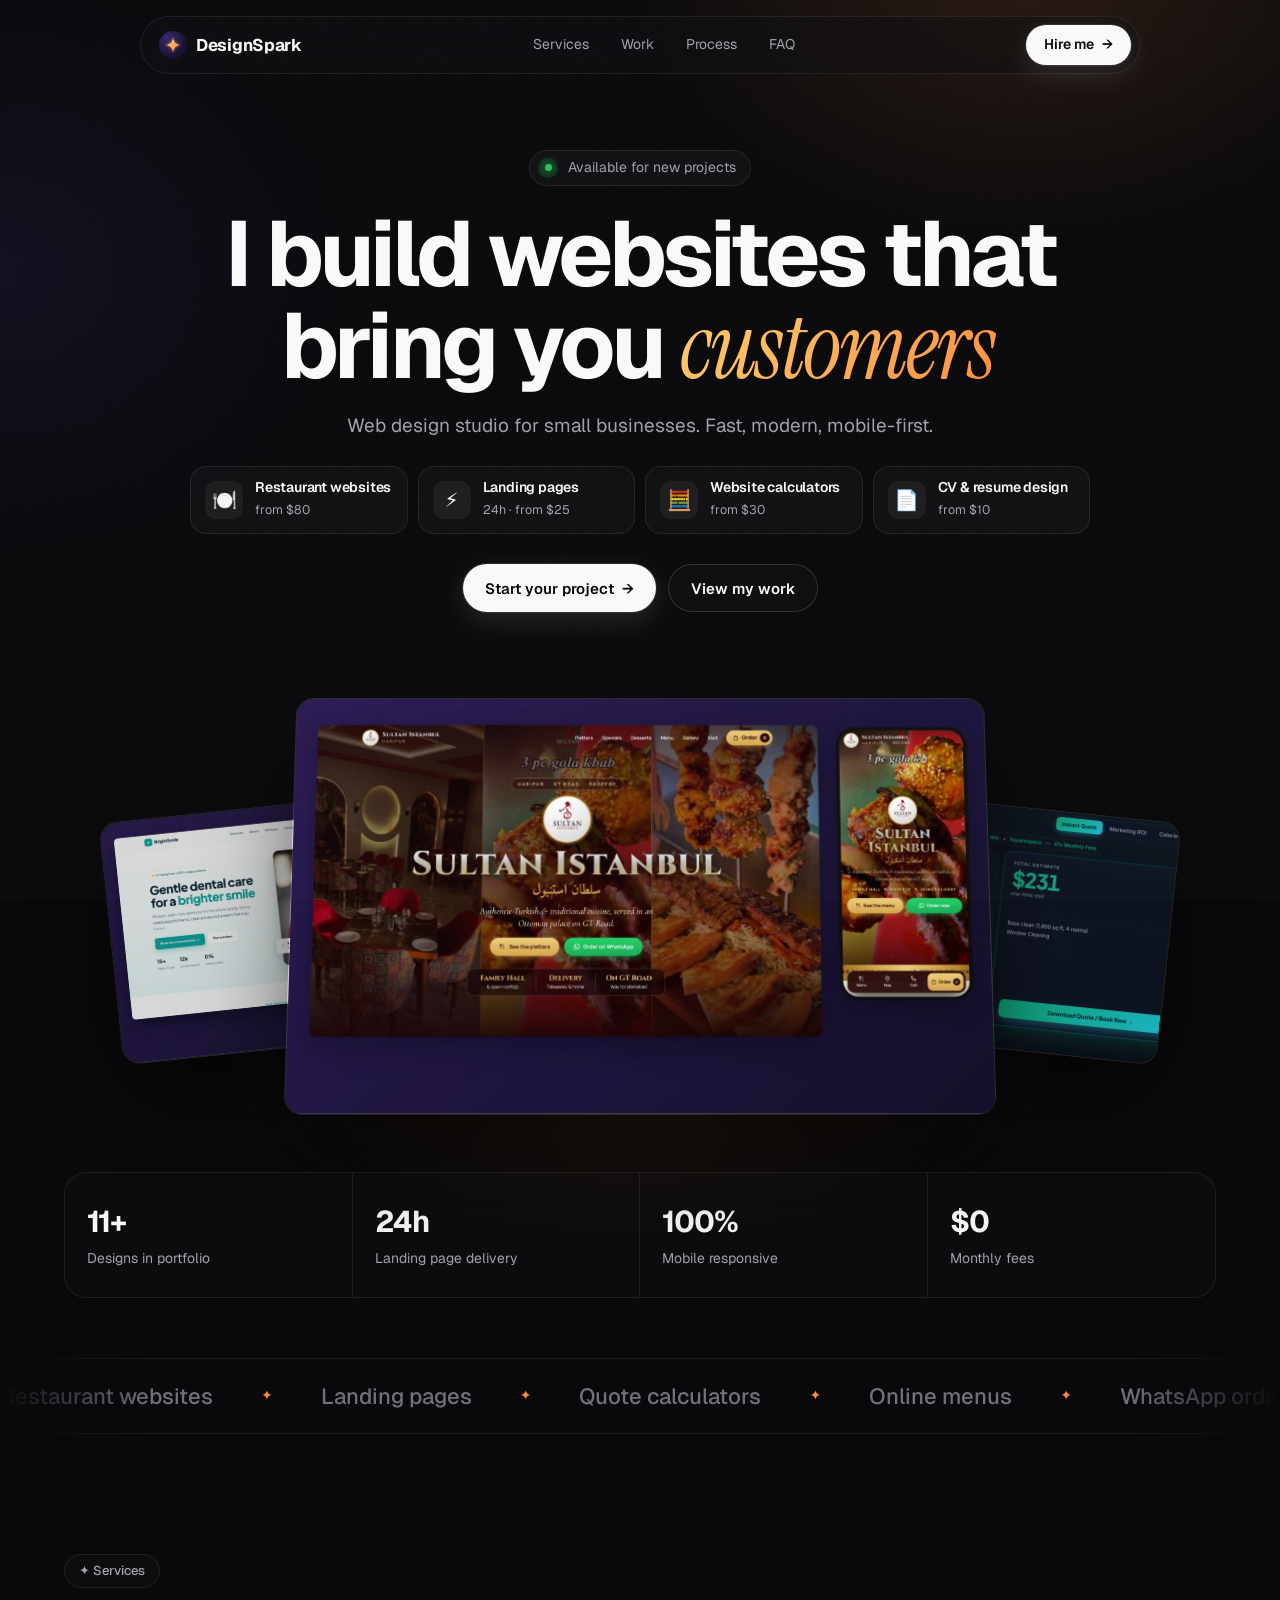
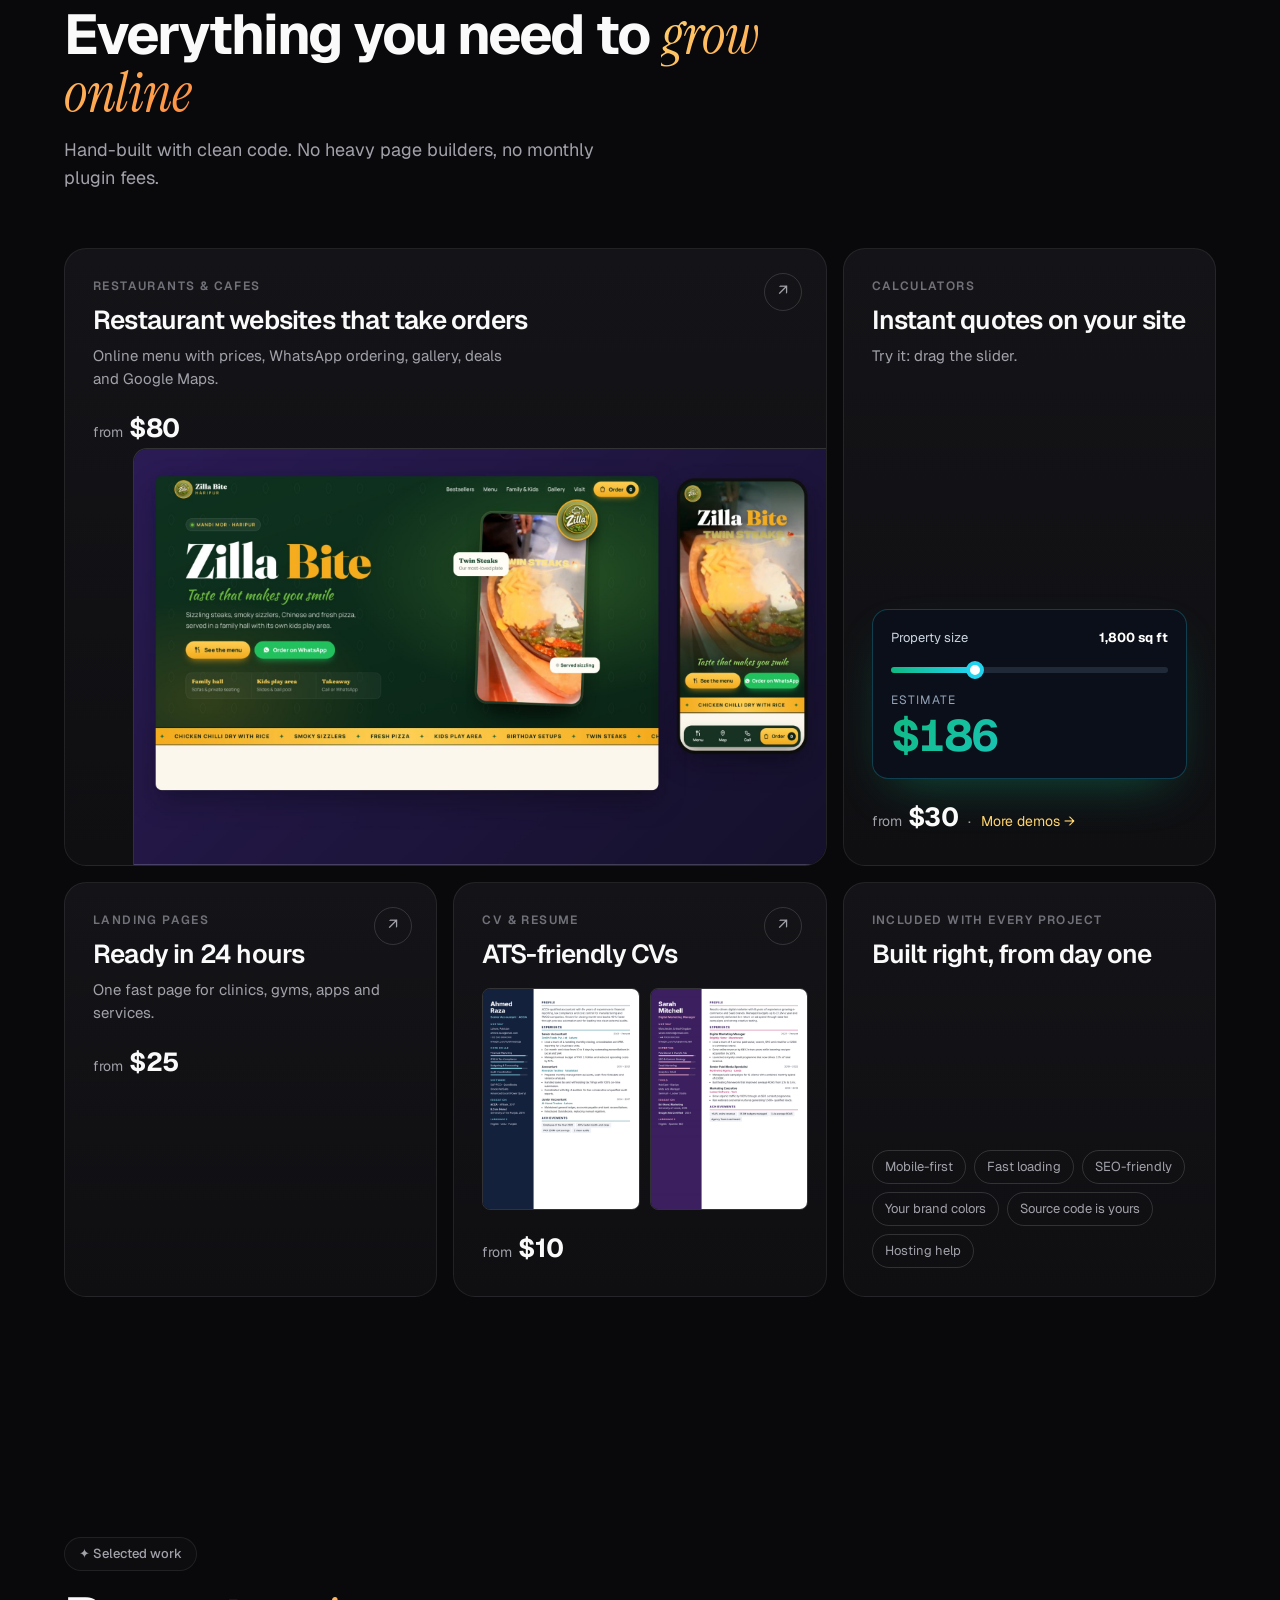
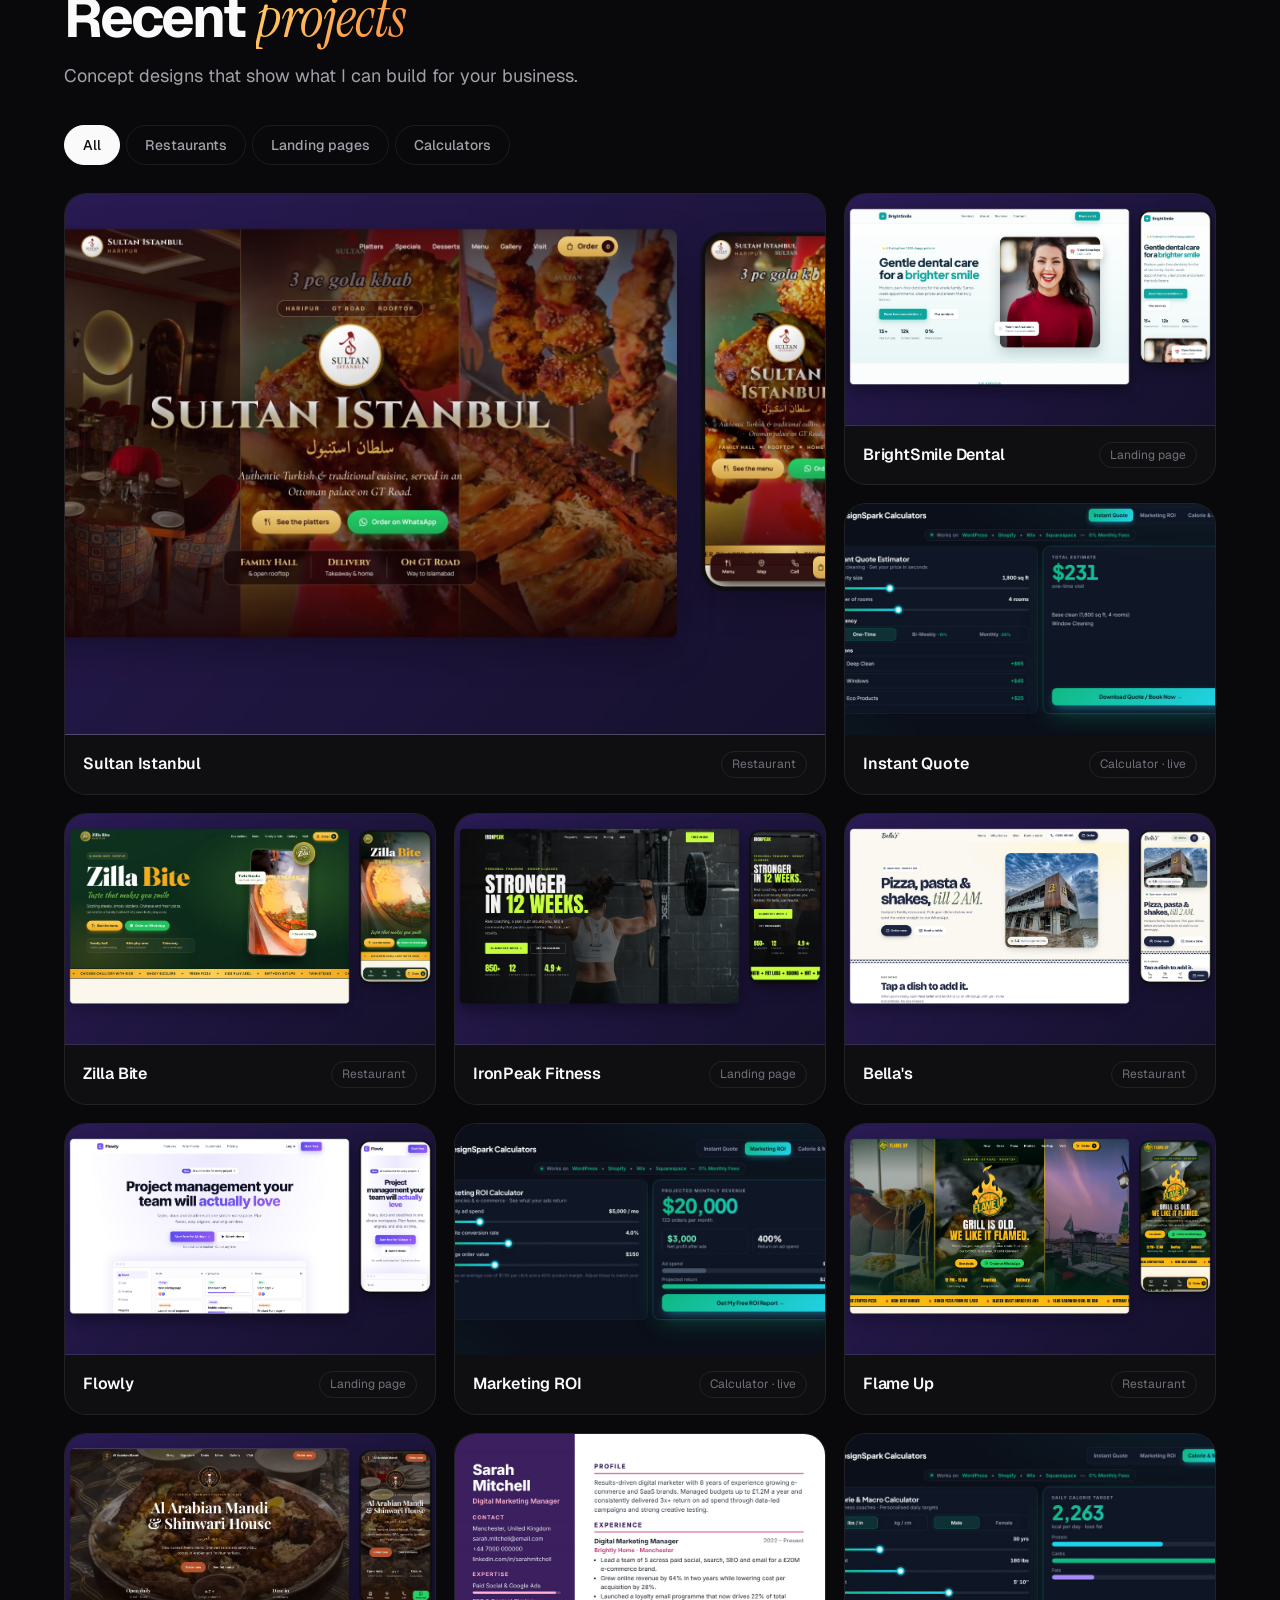
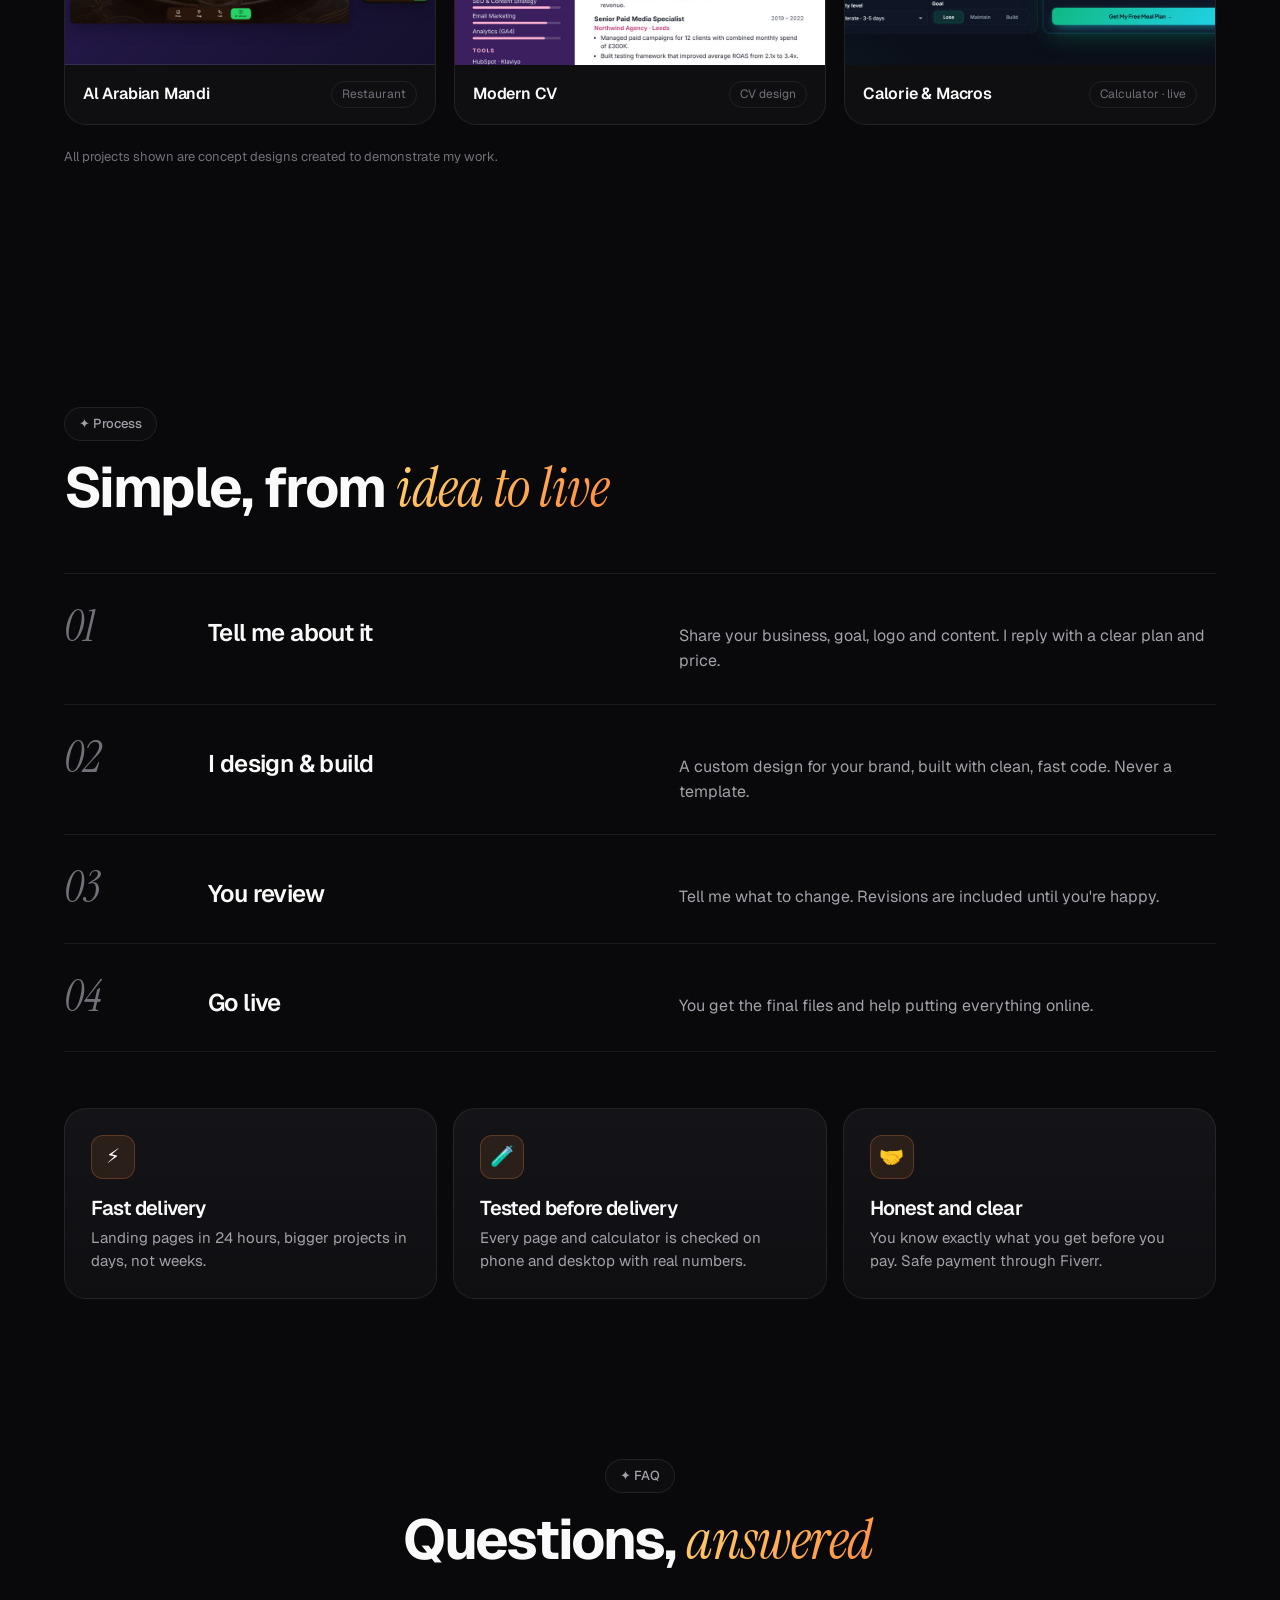
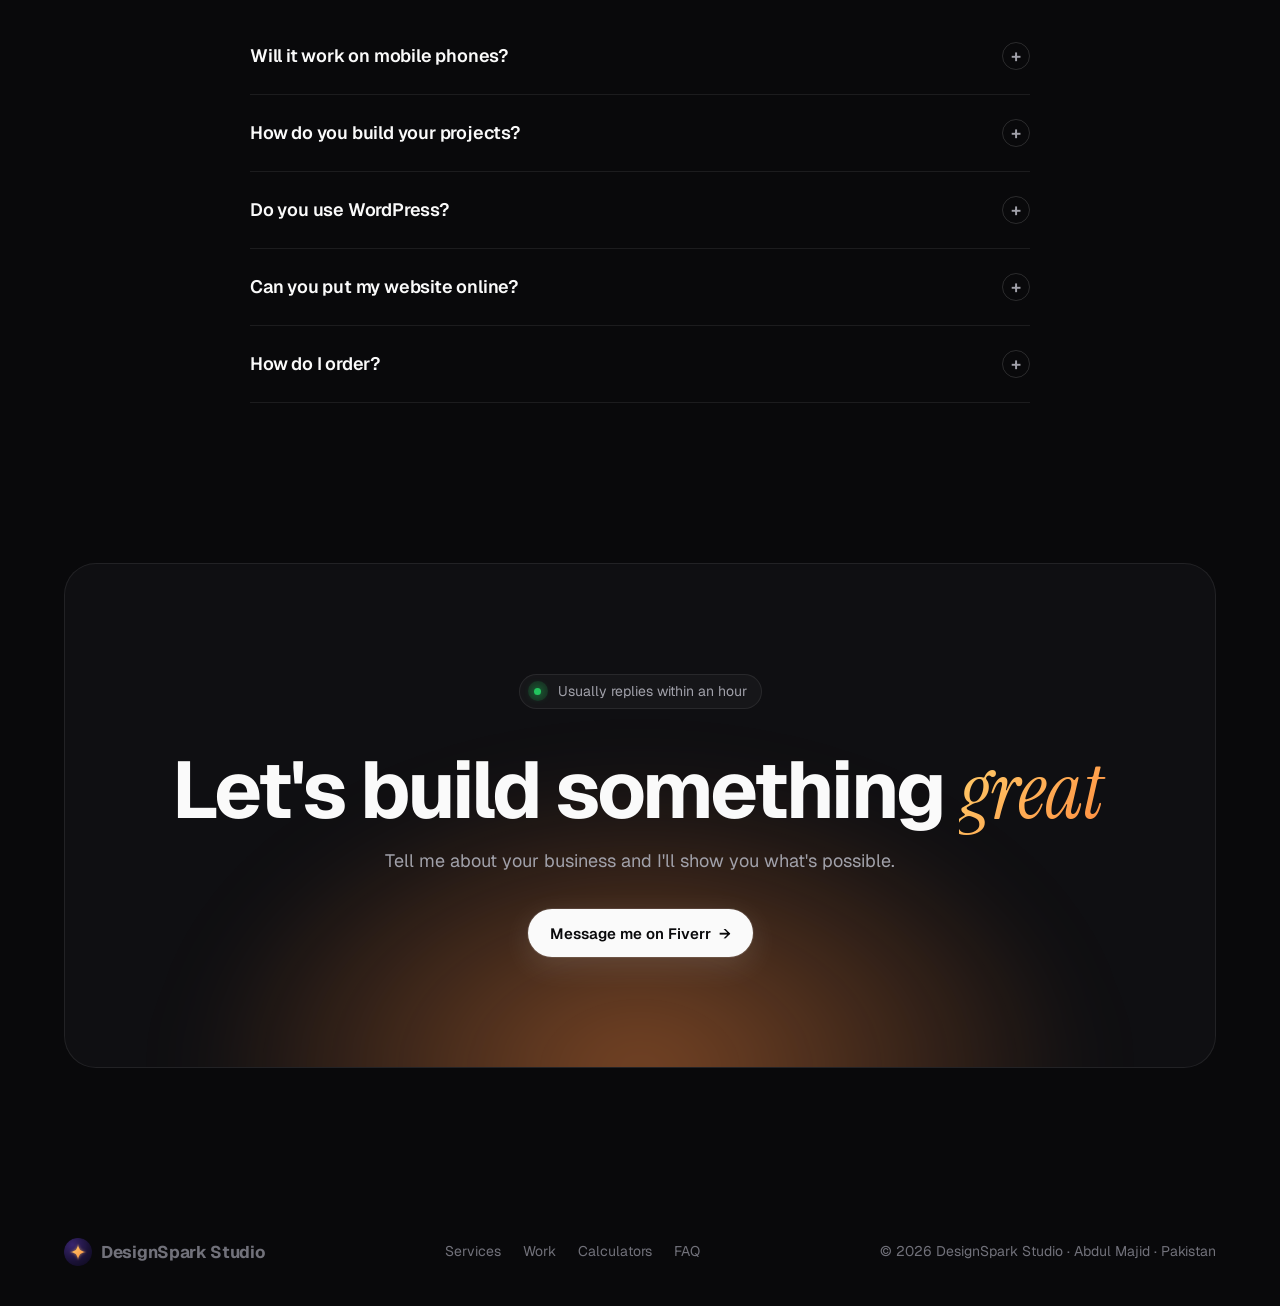
==== commit a34a4b06: "Website: show all four services above the fold with clearer headline Co-Authored-By: Claude Opus 5.5" ====
--- a/designspark-site/index.html
+++ b/designspark-site/index.html
@@ -56,14 +56,14 @@
 .nav .btn{height:40px;padding:0 18px;font-size:14px}
 
 /* hero */
-.hero{padding:170px 0 60px;text-align:center}
+.hero{padding:150px 0 60px;text-align:center}
 .avail{display:inline-flex;align-items:center;gap:10px;font-size:14px;color:var(--muted);border:1px solid var(--line);background:rgba(255,255,255,.03);padding:6px 14px 6px 8px;border-radius:999px}
 .avail i{width:20px;height:20px;border-radius:50%;background:rgba(34,197,94,.15);display:grid;place-items:center}
 .avail i::after{content:"";width:7px;height:7px;border-radius:50%;background:#22C55E;box-shadow:0 0 10px #22C55E;animation:pulse 2s infinite}
 @keyframes pulse{50%{opacity:.4}}
-h1{font-size:clamp(44px,8.2vw,100px);line-height:1;letter-spacing:-4px;font-weight:700;margin:26px auto 24px;max-width:1000px}
+h1{font-size:clamp(40px,7.4vw,92px);line-height:1;letter-spacing:-4px;font-weight:700;margin:22px auto 18px;max-width:1000px}
 h1 .serif{letter-spacing:-2px}
-.hero p.sub{color:var(--muted);font-size:clamp(17px,2vw,20px);max-width:620px;margin:0 auto 34px}
+.hero p.sub{color:var(--muted);font-size:clamp(16px,2vw,19px);max-width:620px;margin:0 auto 26px}
 .cta{display:flex;gap:12px;justify-content:center;flex-wrap:wrap}
 .hero-stage{position:relative;margin:80px auto 0;max-width:1060px;height:500px;perspective:1600px}
 .hero-stage::before{content:"";position:absolute;left:10%;right:10%;top:20%;bottom:-10%;background:radial-gradient(closest-side,rgba(255,138,61,.35),transparent);filter:blur(60px)}
@@ -72,6 +72,13 @@
 .shot.main{left:50%;top:0;width:66%;transform:translateX(-50%) rotateX(8deg);z-index:3}
 .shot.l{left:0;top:110px;width:38%;transform:rotate(-6deg);z-index:2;opacity:.85}
 .shot.r{right:0;top:110px;width:38%;transform:rotate(6deg);z-index:2;opacity:.85}
+.svc-row{display:grid;grid-template-columns:repeat(4,1fr);gap:10px;max-width:900px;margin:0 auto 30px;text-align:left}
+.sv{display:flex;align-items:center;gap:12px;padding:12px 14px;border:1px solid var(--line);border-radius:16px;background:rgba(255,255,255,.03);transition:border-color .2s,background .2s,transform .2s}
+.sv:hover{border-color:rgba(255,138,61,.45);background:rgba(255,138,61,.06);transform:translateY(-2px)}
+.sv i{font-style:normal;font-size:20px;width:38px;height:38px;flex:none;border-radius:11px;display:grid;place-items:center;background:rgba(255,255,255,.05)}
+.sv b{display:block;font-size:14px;font-weight:600;letter-spacing:-.2px;line-height:1.25}
+.sv small{color:var(--muted);font-size:12.5px}
+.shot.r img{aspect-ratio:1280/769;object-fit:cover;object-position:left top}
 .facts{display:grid;grid-template-columns:repeat(4,1fr);margin-top:40px;border:1px solid var(--line);border-radius:var(--r);background:rgba(255,255,255,.015)}
 .fact{padding:26px 22px;text-align:left;border-right:1px solid var(--line)}
 .fact:last-child{border-right:0}
@@ -187,10 +194,13 @@
  .step{grid-template-columns:70px 1fr}.step p{grid-column:2}
  .facts{grid-template-columns:repeat(2,1fr)}.fact:nth-child(2){border-right:0}.fact:nth-child(-n+2){border-bottom:1px solid var(--line)}
  .hero-stage{height:420px}
+ .svc-row{grid-template-columns:1fr 1fr;max-width:560px}
 }
 @media (max-width:640px){
  section{padding:84px 0}
- .hero{padding:130px 0 30px}
+ .hero{padding:104px 0 30px}
+ .svc-row{gap:8px;margin-bottom:22px}.sv{padding:10px;gap:9px;border-radius:14px}.sv i{width:32px;height:32px;font-size:17px;border-radius:9px}.sv b{font-size:13px}.sv small{font-size:11.5px}
+ .hero p.sub{margin-bottom:20px}
  h1{letter-spacing:-2.5px}
  .hero-stage{height:auto;margin-top:50px}
  .shot.main{position:relative;left:0;width:100%;transform:none}
@@ -223,8 +233,14 @@
 <section class="hero">
  <div class="wrap">
   <div class="avail rv"><i></i>Available for new projects</div>
-  <h1 class="rv">Websites that turn visitors into <span class="serif og">customers</span></h1>
-  <p class="sub rv">I design and build fast, modern websites, landing pages and calculators for small businesses. Clean code, mobile-first, delivered quickly.</p>
+  <h1 class="rv">I build websites that bring you <span class="serif og">customers</span></h1>
+  <p class="sub rv">Web design studio for small businesses. Fast, modern, mobile-first.</p>
+  <div class="svc-row rv">
+   <a class="sv" href="#work" data-f="rest"><i>🍽️</i><span><b>Restaurant websites</b><small>from $80</small></span></a>
+   <a class="sv" href="#work" data-f="land"><i>⚡</i><span><b>Landing pages</b><small>24h · from $25</small></span></a>
+   <a class="sv" href="calculators/"><i>🧮</i><span><b>Website calculators</b><small>from $30</small></span></a>
+   <a class="sv" href="img/cv-sample-1.jpg" target="_blank" rel="noopener"><i>📄</i><span><b>CV & resume design</b><small>from $10</small></span></a>
+  </div>
   <div class="cta rv">
    <a class="btn btn-w" href="https://www.fiverr.com/designsparkpk1" target="_blank" rel="noopener">Start your project <span class="arrow">→</span></a>
    <a class="btn btn-g" href="#work">View my work</a>
@@ -232,7 +248,7 @@
   <div class="hero-stage rv">
    <div class="shot l"><img src="img/brightsmile-dental.jpg" alt="Dental clinic landing page" width="1280" height="769"></div>
    <div class="shot main"><img src="img/sultan-istanbul.jpg" alt="Restaurant website on laptop and phone" width="1280" height="769"></div>
-   <div class="shot r"><img src="img/ironpeak-fitness.jpg" alt="Fitness landing page" width="1280" height="769"></div>
+   <div class="shot r"><img src="img/calc-quote.jpg" alt="Website quote calculator" width="900" height="500"></div>
   </div>
   <div class="facts rv">
    <div class="fact"><b>11+</b><span>Designs in portfolio</span></div>
@@ -404,7 +420,7 @@
 function filt(f){document.querySelector('.works').classList.toggle('open',f!=='all');fbs.forEach(b=>b.classList.toggle('on',b.dataset.f===f));works.forEach(w=>{const show=f==='all'||w.dataset.c===f;w.classList.toggle('hide',!show);w.classList.toggle('big',show&&f==='all'&&w===works[0]);if(show)w.classList.add('in')})}
 fbs.forEach(b=>b.addEventListener('click',()=>filt(b.dataset.f)));
 document.getElementById('showall').addEventListener('click',()=>{document.querySelector('.works').classList.add('open');works.forEach(w=>w.classList.add('in'))});
-document.querySelectorAll('.tile[data-f]').forEach(t=>t.addEventListener('click',()=>filt(t.dataset.f)));
+document.querySelectorAll('.tile[data-f],.sv[data-f]').forEach(t=>t.addEventListener('click',()=>filt(t.dataset.f)));
 
 document.querySelectorAll('.q button').forEach(b=>b.addEventListener('click',()=>{const q=b.parentElement,open=!q.classList.contains('open');document.querySelectorAll('.q').forEach(x=>{x.classList.remove('open');x.querySelector('button').setAttribute('aria-expanded','false')});if(open){q.classList.add('open');b.setAttribute('aria-expanded','true')}}));
 </script>
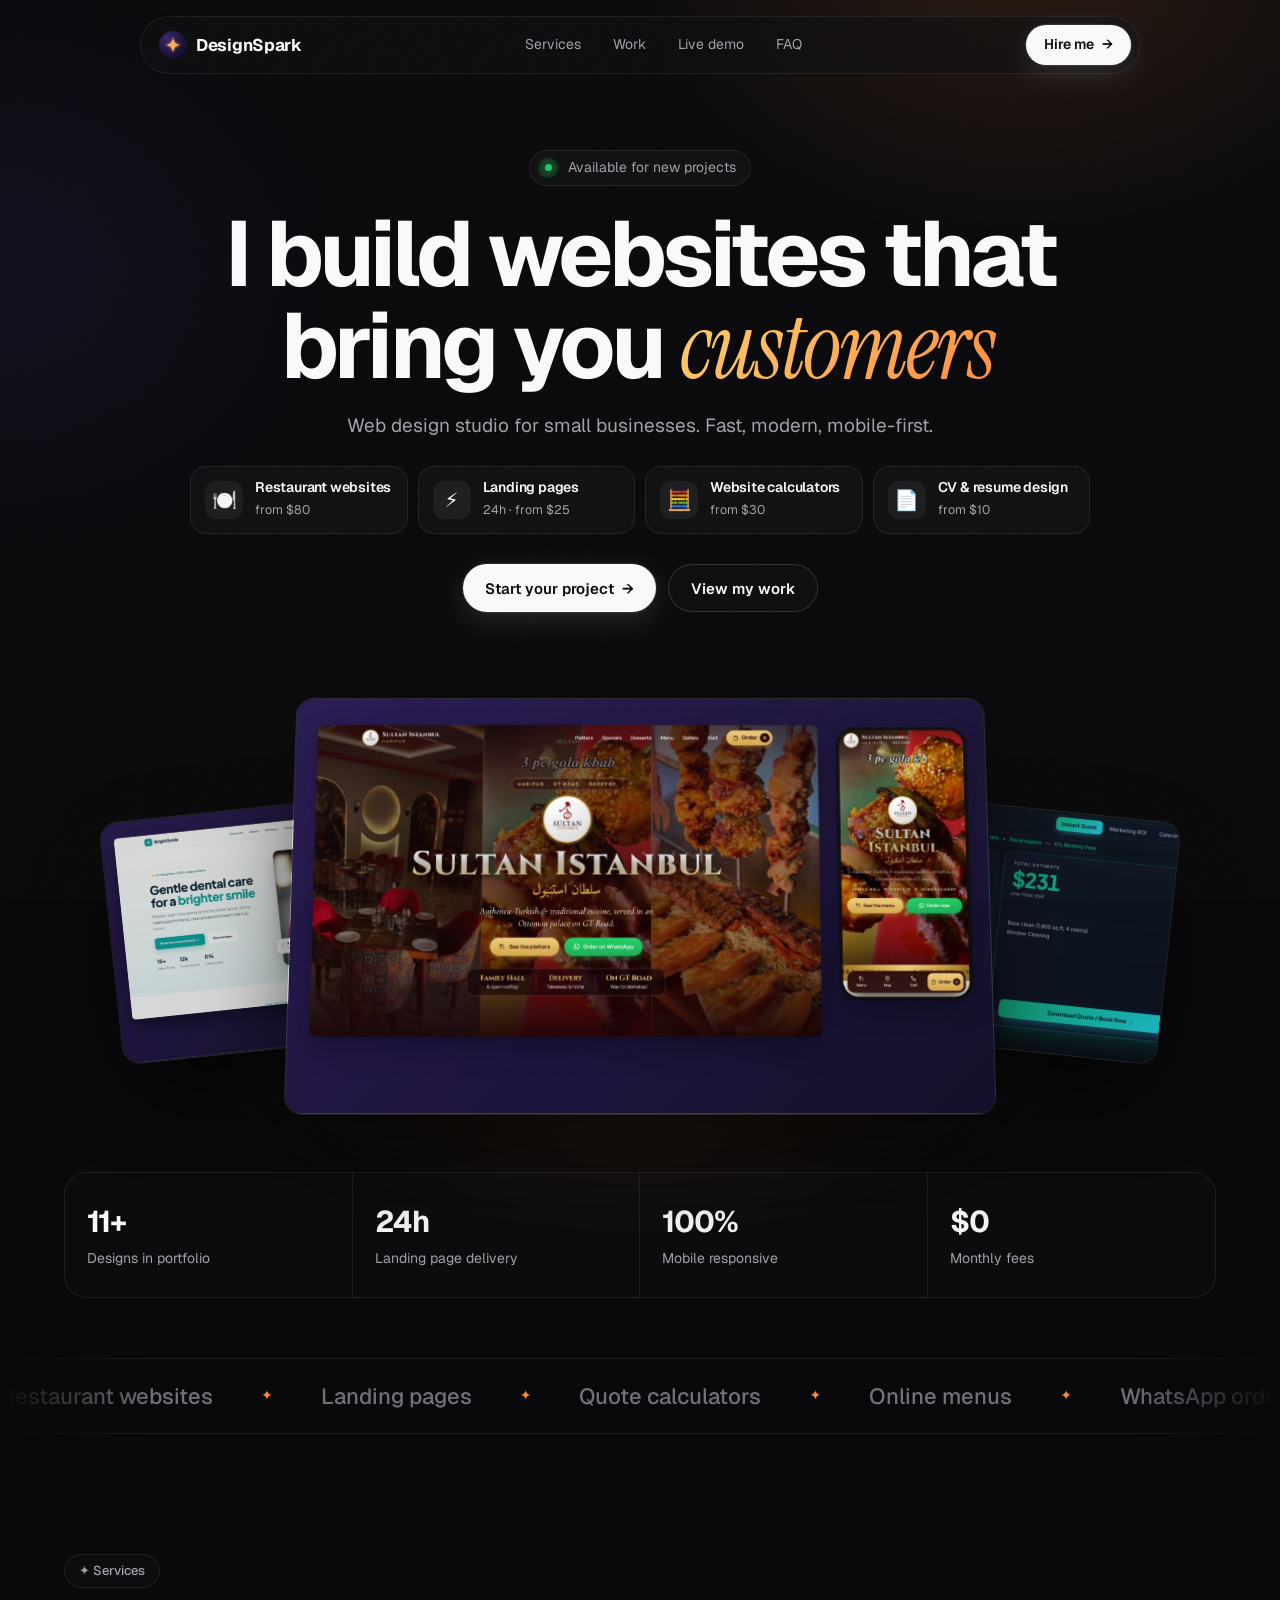
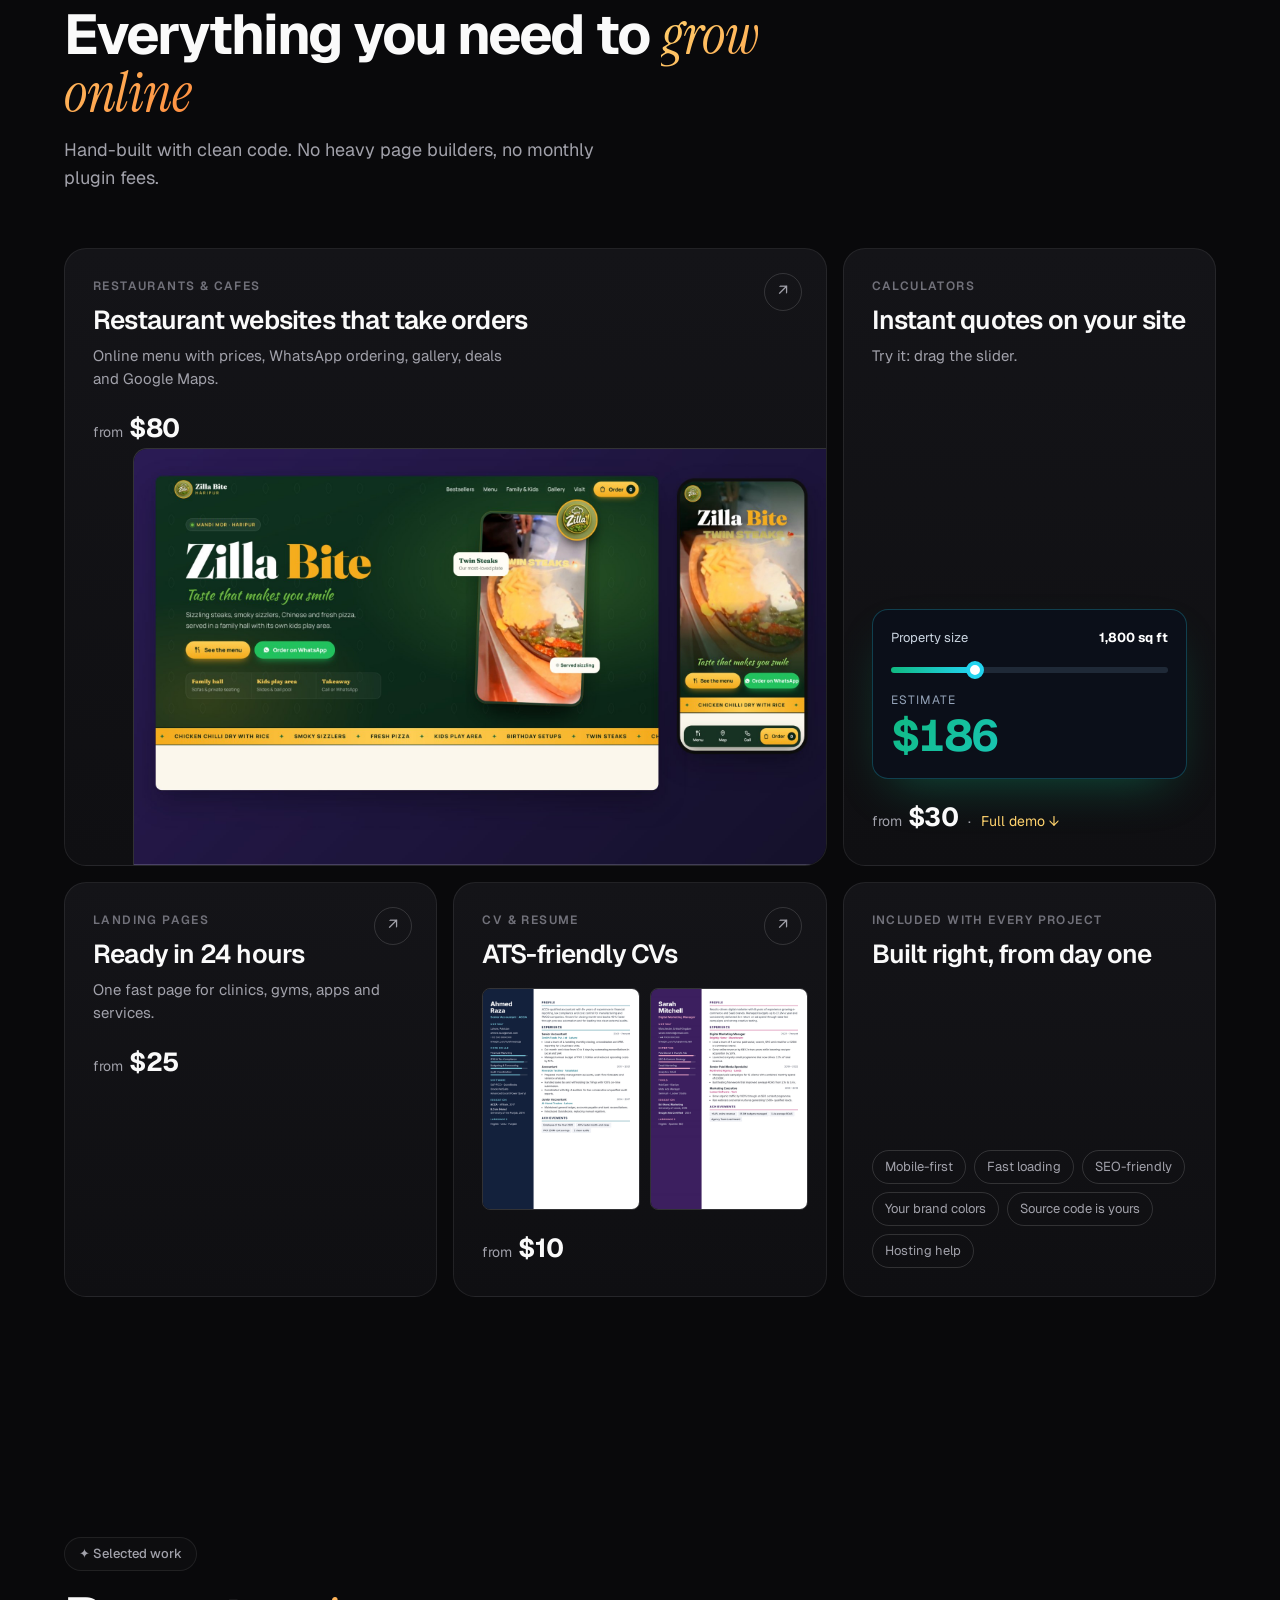
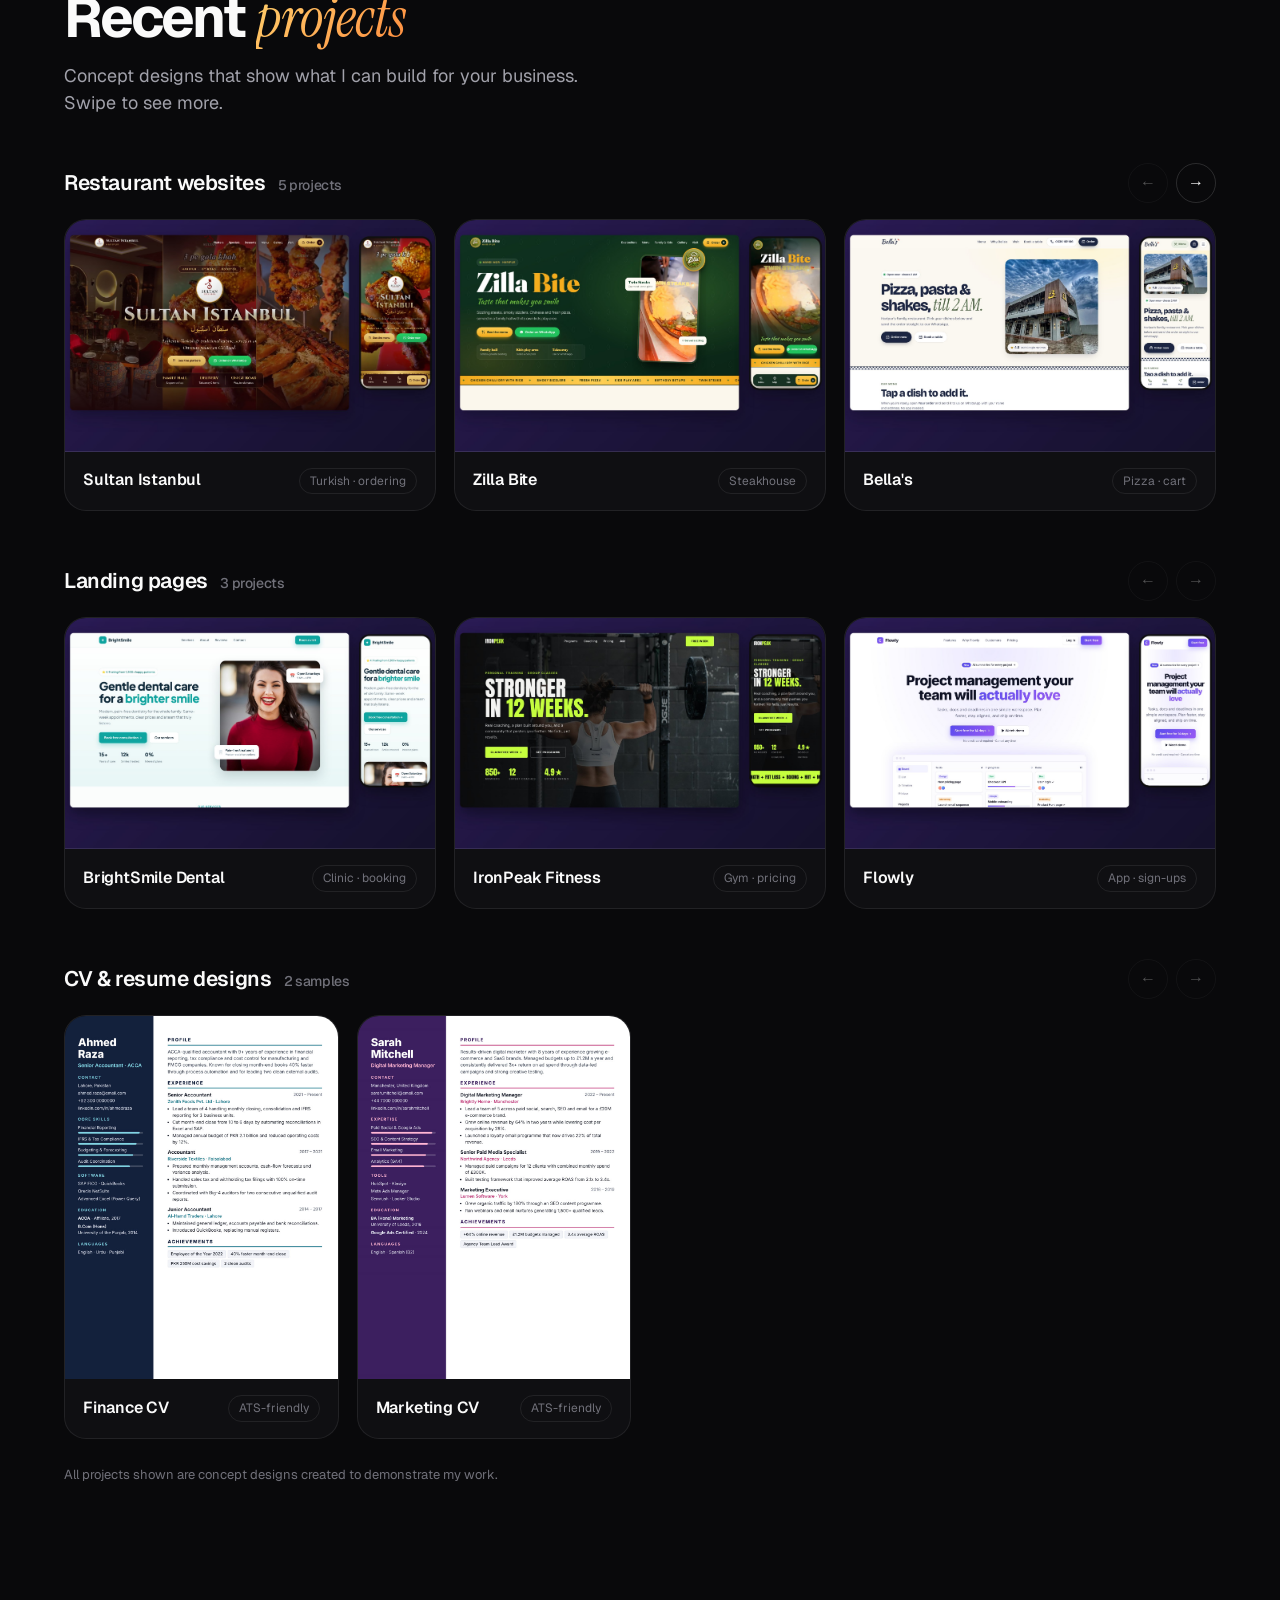
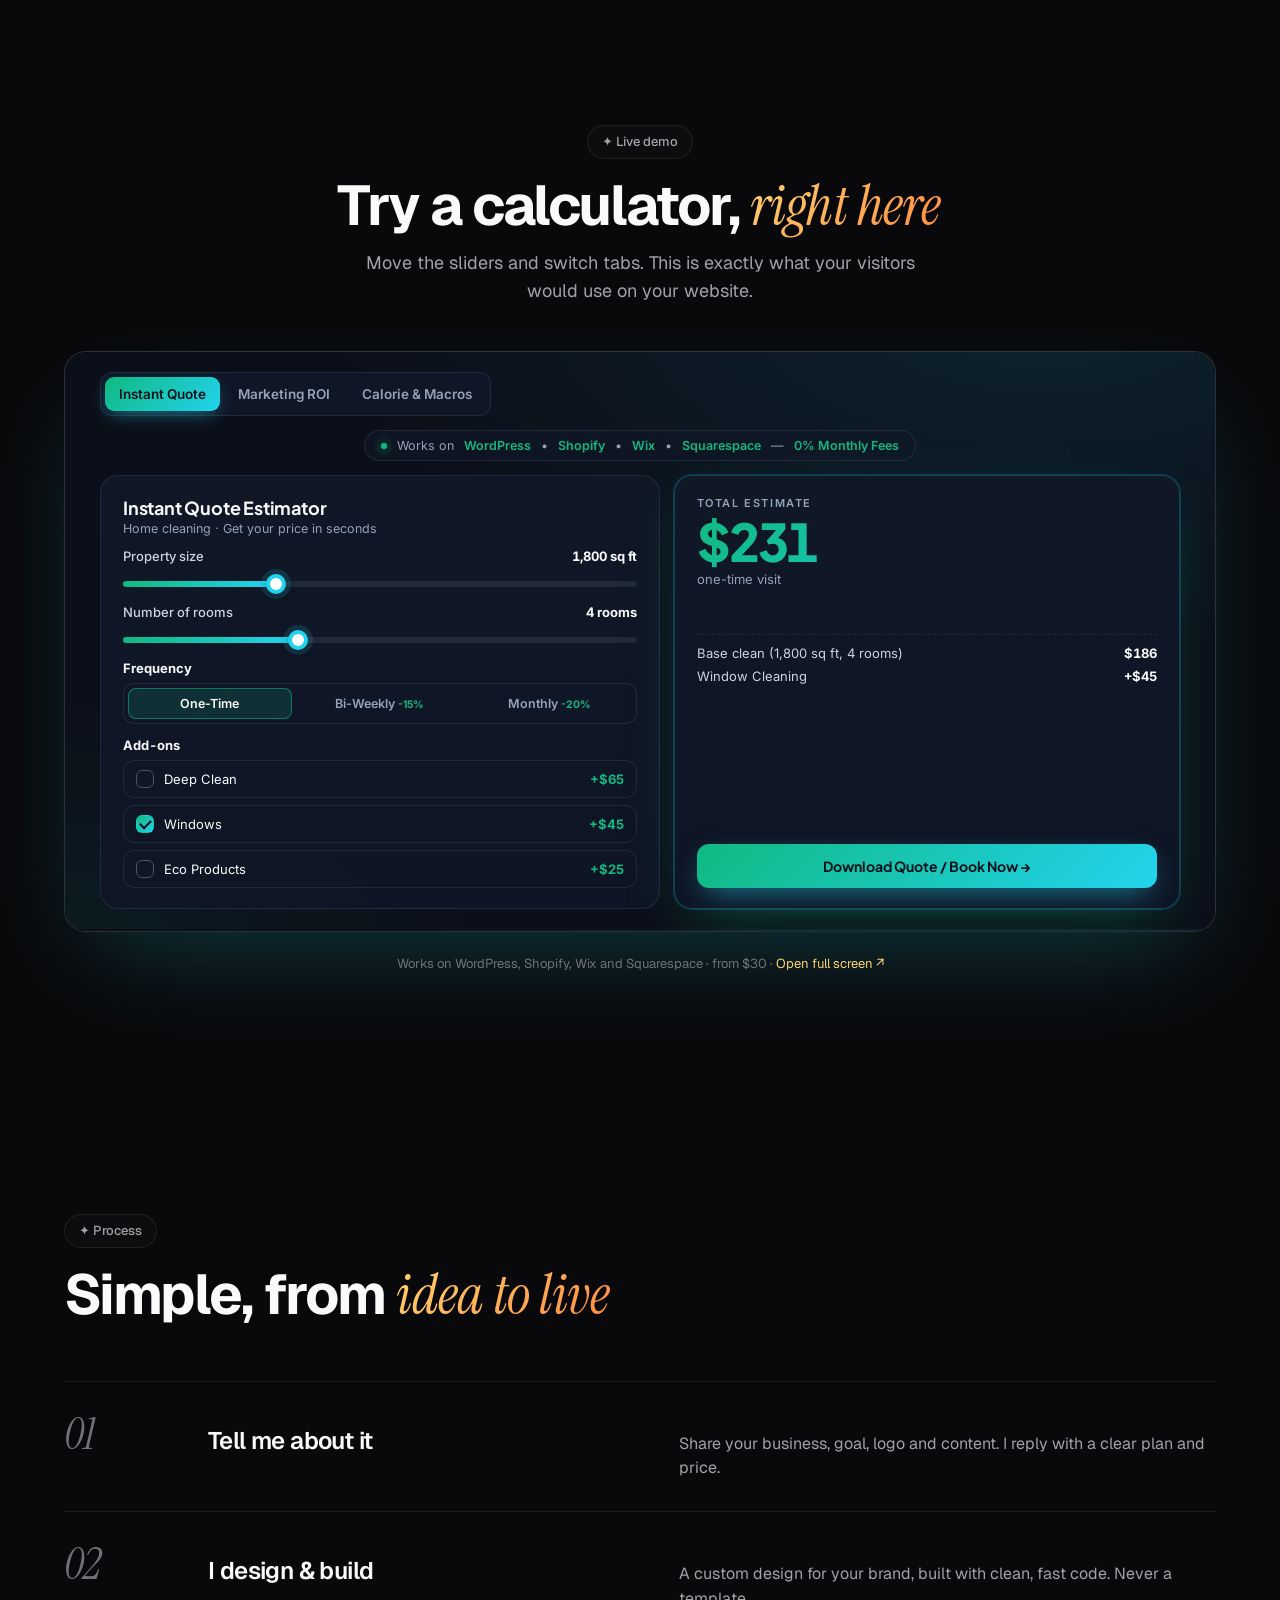
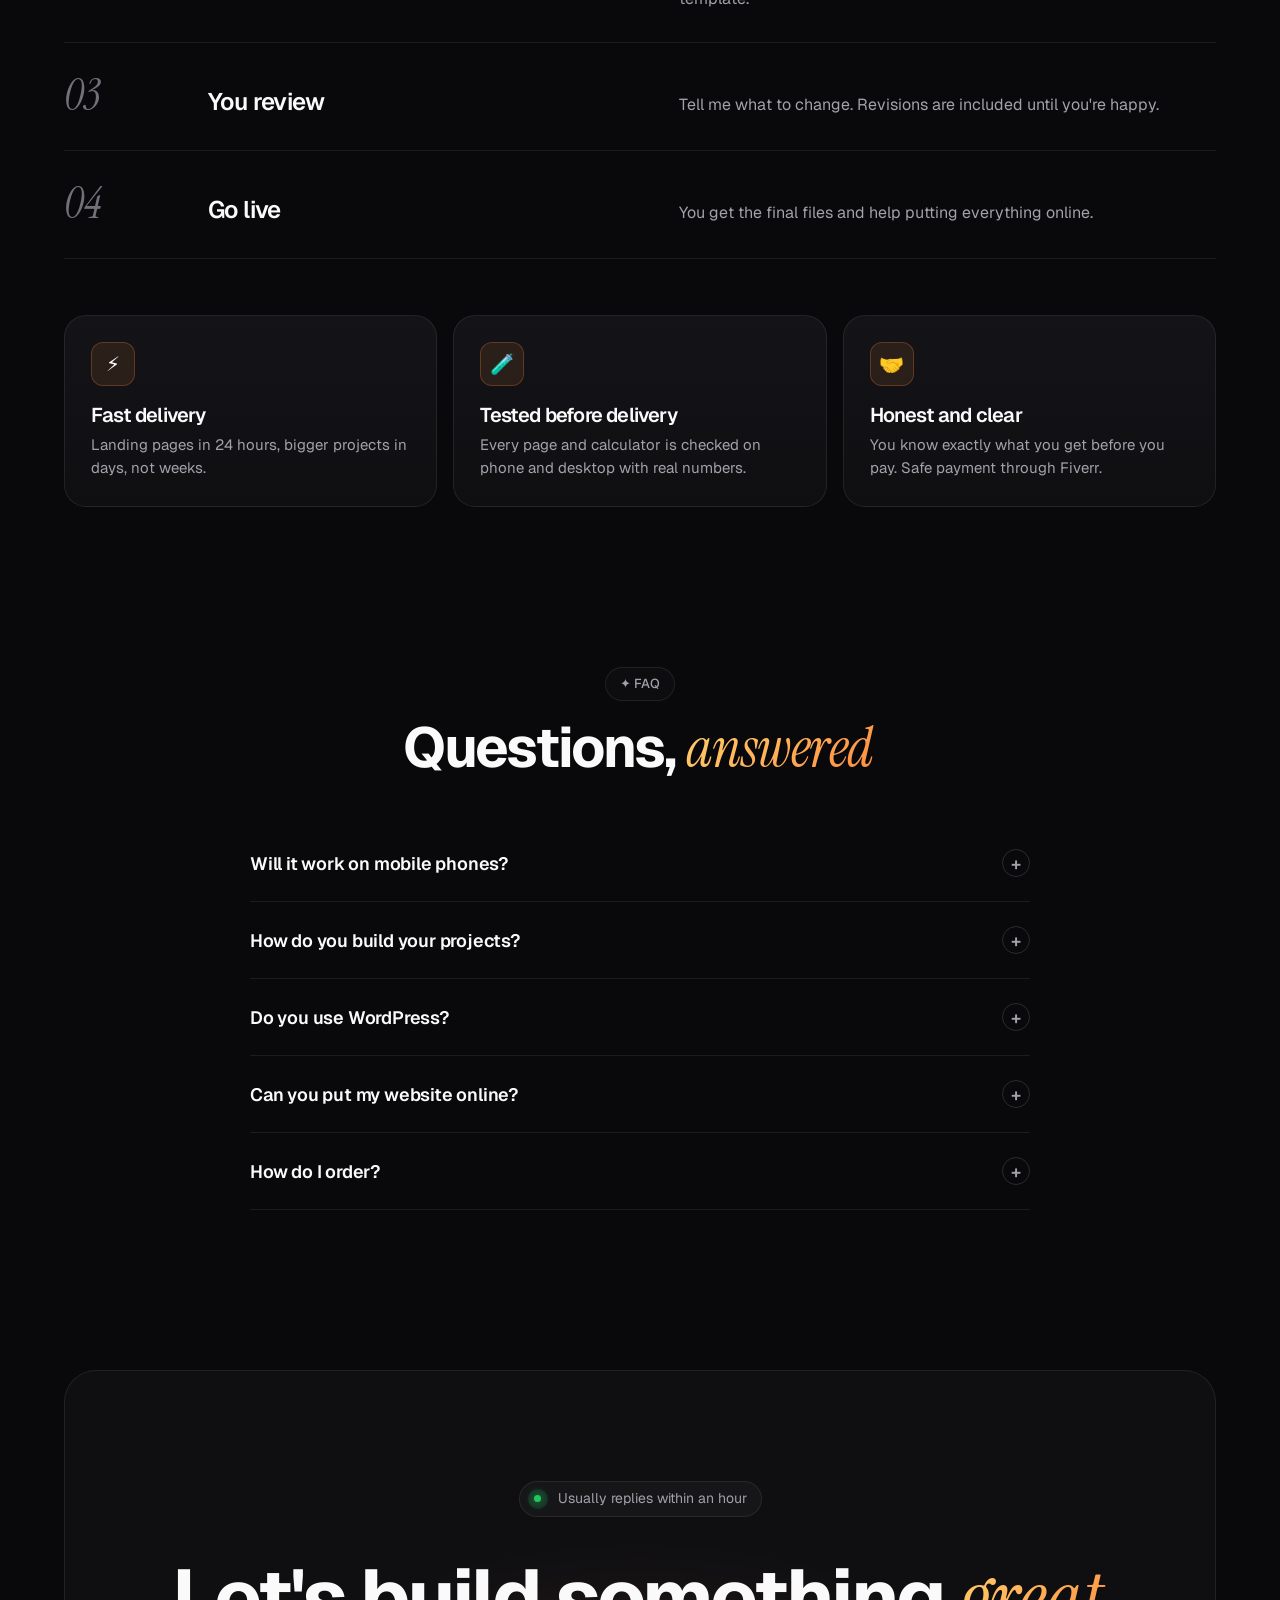
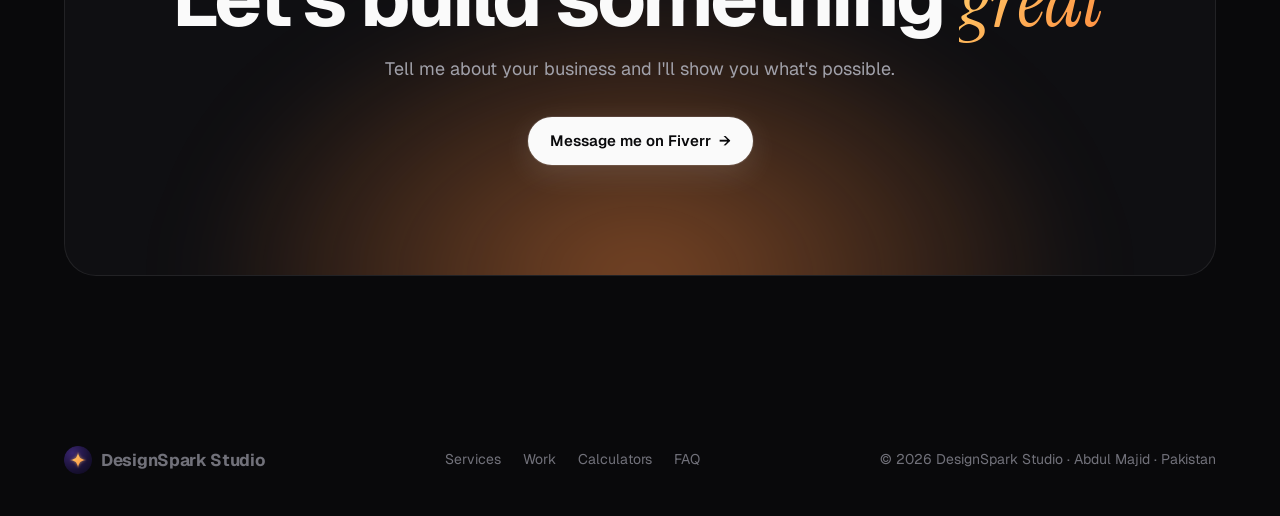
==== commit 35df5b2b: "Website: swipeable project rows per category and embedded live calculator demo Co-Authored-By: Claud" ====
--- a/designspark-site/index.html
+++ b/designspark-site/index.html
@@ -124,25 +124,30 @@
 .chips span{font-size:13px;border:1px solid var(--line2);border-radius:999px;padding:6px 12px;color:var(--muted)}
 
 /* work */
-.filters{display:flex;gap:6px;margin-top:36px;flex-wrap:wrap}
-.fb{height:40px;padding:0 18px;border-radius:999px;border:1px solid var(--line);background:transparent;color:var(--muted);font:500 14px Geist,sans-serif;cursor:pointer;transition:.2s}
-.fb:hover{color:var(--text);border-color:var(--line2)}
-.fb.on{background:#FAFAFA;color:#09090B;border-color:#FAFAFA}
-.works{display:grid;grid-template-columns:repeat(3,1fr);gap:18px;margin-top:28px}
+.row{margin-top:46px}
+.row-h{display:flex;justify-content:space-between;align-items:center;gap:16px;margin-bottom:16px}
+.row-h h3{font-size:21px;font-weight:600;letter-spacing:-.4px}.row-h small{font-size:14px;color:var(--dim);font-weight:500;margin-left:8px}
+.arrows{display:flex;gap:8px}
+.arrows button{width:40px;height:40px;border-radius:50%;border:1px solid var(--line2);background:transparent;color:var(--text);font-size:16px;cursor:pointer;transition:.2s}
+.arrows button:hover{background:#FAFAFA;color:#09090B}
+.arrows button:disabled{opacity:.3;cursor:default;background:transparent;color:var(--text)}
+.rail{display:flex;gap:18px;overflow-x:auto;scroll-snap-type:x mandatory;scroll-behavior:smooth;scrollbar-width:none;padding-bottom:4px}
+.rail::-webkit-scrollbar{display:none}
+.rail .work{flex:0 0 calc((100% - 36px)/3);scroll-snap-align:start}
+#cv .rail .work{flex-basis:calc((100% - 54px)/4)}
+.cvim{aspect-ratio:3/4!important}
+.demo{margin-top:46px;border-radius:var(--r);overflow:hidden;border:1px solid var(--line2);box-shadow:0 40px 100px -30px rgba(34,211,238,.25);background:#0B0F19}
+.demo iframe{display:block;width:100%;height:700px;border:0}
 .work{display:flex;flex-direction:column;border-radius:var(--r);overflow:hidden;background:var(--s1);border:1px solid var(--line);transition:border-color .25s,opacity .8s,transform .8s}
 .work:hover{border-color:var(--line2)}
 .work .im{overflow:hidden;aspect-ratio:16/10;background:#111}
-.work img{width:100%;height:100%;object-fit:cover;transition:transform .6s cubic-bezier(.2,.7,.2,1)}
+.work img{width:100%;height:100%;object-fit:cover;object-position:top;transition:transform .6s cubic-bezier(.2,.7,.2,1)}
 .work:hover img{transform:scale(1.05)}
 .work .meta{padding:16px 18px;display:flex;justify-content:space-between;align-items:center;gap:10px}
 .work h4{font-size:16px;font-weight:600;letter-spacing:-.2px}
 .work .meta span{font-size:12px;color:var(--dim);border:1px solid var(--line);border-radius:999px;padding:3px 10px;white-space:nowrap}
-.work.hide{display:none}
-.work.big{grid-column:span 2;grid-row:span 2}.work.big .im{aspect-ratio:auto;flex:1}
 .note{margin-top:22px;color:var(--dim);font-size:13px}
 
-.cvim img{object-position:top}
-.showall{display:none;margin:22px auto 0}
 .hero-stage{height:440px}
 /* process */
 .steps{margin-top:56px;border-top:1px solid var(--line)}
@@ -189,7 +194,8 @@
  .t-rest{grid-column:span 2;grid-row:auto;min-height:0}
  .t-land,.t-cv,.t-wide{grid-column:span 1}
  .t-calc{grid-column:span 1;grid-row:span 2}
- .works{grid-template-columns:repeat(2,1fr)}
+ .rail .work{flex-basis:calc((100% - 18px)/2)}
+ #cv .rail .work{flex-basis:calc((100% - 36px)/3)}
  .why{grid-template-columns:1fr}
  .step{grid-template-columns:70px 1fr}.step p{grid-column:2}
  .facts{grid-template-columns:repeat(2,1fr)}.fact:nth-child(2){border-right:0}.fact:nth-child(-n+2){border-bottom:1px solid var(--line)}
@@ -208,9 +214,12 @@
  .bento{grid-template-columns:1fr}
  .t-rest,.t-land,.t-calc,.t-cv,.t-wide{grid-column:auto;grid-row:auto}
  .t-rest .pic{margin:22px 0 0}
- .works{grid-template-columns:1fr}.work.big{grid-column:auto;grid-row:auto}
- .works:not(.open) .work.mx{display:none}
- .showall{display:flex}.works.open+.showall{display:none}.work.big .im{aspect-ratio:16/10}
+ .rail{margin:0 -5.5%;padding:0 5.5% 4px;scroll-padding-left:5.5%;gap:12px}
+ .rail .work{flex-basis:82%}
+ #cv .rail .work{flex-basis:56%}
+ .arrows{display:none}
+ .rail .work .meta span{display:none}
+ .row{margin-top:34px}
  .tile{padding:22px}.tile h3{font-size:23px}
  .step{grid-template-columns:52px 1fr;gap:14px;padding:22px 0}.step .n{font-size:34px}.step h3{font-size:20px}
  .final{padding:80px 22px;border-radius:24px}
@@ -225,7 +234,7 @@
 
 <header class="nav" id="nav">
  <a href="#" class="logo"><img src="img/icon.png" alt="">DesignSpark</a>
- <nav class="nav-links"><a href="#services">Services</a><a href="#work">Work</a><a href="#process">Process</a><a href="#faq">FAQ</a></nav>
+ <nav class="nav-links"><a href="#services">Services</a><a href="#work">Work</a><a href="#calc">Live demo</a><a href="#faq">FAQ</a></nav>
  <a class="btn btn-w" href="https://www.fiverr.com/designsparkpk1" target="_blank" rel="noopener">Hire me <span class="arrow">→</span></a>
 </header>
 
@@ -236,10 +245,10 @@
   <h1 class="rv">I build websites that bring you <span class="serif og">customers</span></h1>
   <p class="sub rv">Web design studio for small businesses. Fast, modern, mobile-first.</p>
   <div class="svc-row rv">
-   <a class="sv" href="#work" data-f="rest"><i>🍽️</i><span><b>Restaurant websites</b><small>from $80</small></span></a>
-   <a class="sv" href="#work" data-f="land"><i>⚡</i><span><b>Landing pages</b><small>24h · from $25</small></span></a>
-   <a class="sv" href="calculators/"><i>🧮</i><span><b>Website calculators</b><small>from $30</small></span></a>
-   <a class="sv" href="img/cv-sample-1.jpg" target="_blank" rel="noopener"><i>📄</i><span><b>CV & resume design</b><small>from $10</small></span></a>
+   <a class="sv" href="#rest"><i>🍽️</i><span><b>Restaurant websites</b><small>from $80</small></span></a>
+   <a class="sv" href="#land"><i>⚡</i><span><b>Landing pages</b><small>24h · from $25</small></span></a>
+   <a class="sv" href="#calc"><i>🧮</i><span><b>Website calculators</b><small>from $30</small></span></a>
+   <a class="sv" href="#cv"><i>📄</i><span><b>CV & resume design</b><small>from $10</small></span></a>
   </div>
   <div class="cta rv">
    <a class="btn btn-w" href="https://www.fiverr.com/designsparkpk1" target="_blank" rel="noopener">Start your project <span class="arrow">→</span></a>
@@ -272,7 +281,7 @@
    <p class="lead">Hand-built with clean code. No heavy page builders, no monthly plugin fees.</p>
   </div>
   <div class="bento">
-   <a class="tile t-rest rv" href="#work" data-f="rest">
+   <a class="tile t-rest rv" href="#rest">
     <span class="go">↗</span>
     <div class="tag">Restaurants & cafes</div>
     <h3>Restaurant websites that take orders</h3>
@@ -290,16 +299,16 @@
      <small>ESTIMATE</small>
      <div class="tot" id="mt">$186</div>
     </div>
-    <div class="price">from <b>$30</b>&nbsp;·&nbsp;<a href="calculators/" style="color:#FFD36E">More demos →</a></div>
+    <div class="price">from <b>$30</b>&nbsp;·&nbsp;<a href="#calc" style="color:#FFD36E">Full demo ↓</a></div>
    </div>
-   <a class="tile t-land rv" href="#work" data-f="land">
+   <a class="tile t-land rv" href="#land">
     <span class="go">↗</span>
     <div class="tag">Landing pages</div>
     <h3>Ready in 24 hours</h3>
     <p>One fast page for clinics, gyms, apps and services.</p>
     <div class="price">from <b>$25</b></div>
    </a>
-   <a class="tile t-cv rv" href="img/cv-sample-1.jpg" target="_blank" rel="noopener">
+   <a class="tile t-cv rv" href="#cv">
     <span class="go">↗</span>
     <div class="tag">CV & resume</div>
     <h3>ATS-friendly CVs</h3>
@@ -322,27 +331,51 @@
   <div class="head rv">
    <div class="eyebrow">✦ Selected work</div>
    <h2>Recent <span class="serif og">projects</span></h2>
-   <p class="lead">Concept designs that show what I can build for your business.</p>
-  </div>
-  <div class="filters rv">
-   <button class="fb on" data-f="all">All</button><button class="fb" data-f="rest">Restaurants</button><button class="fb" data-f="land">Landing pages</button><button class="fb" data-f="calc">Calculators</button>
-  </div>
-  <div class="works">
-   <div class="work big rv" data-c="rest"><div class="im"><img src="img/sultan-istanbul.jpg" alt="Sultan Istanbul website" loading="lazy" width="1280" height="769"></div><div class="meta"><h4>Sultan Istanbul</h4><span>Restaurant</span></div></div>
-   <div class="work rv" data-c="land"><div class="im"><img src="img/brightsmile-dental.jpg" alt="BrightSmile dental landing page" loading="lazy" width="1280" height="769"></div><div class="meta"><h4>BrightSmile Dental</h4><span>Landing page</span></div></div>
-   <a class="work rv" data-c="calc" href="calculators/"><div class="im"><img src="img/calc-quote.jpg" alt="Instant quote calculator" loading="lazy" width="900" height="500"></div><div class="meta"><h4>Instant Quote</h4><span>Calculator · live</span></div></a>
-   <div class="work rv" data-c="rest"><div class="im"><img src="img/zilla-bite.jpg" alt="Zilla Bite website" loading="lazy" width="1280" height="769"></div><div class="meta"><h4>Zilla Bite</h4><span>Restaurant</span></div></div>
-   <div class="work mx rv" data-c="land"><div class="im"><img src="img/ironpeak-fitness.jpg" alt="IronPeak fitness landing page" loading="lazy" width="1280" height="769"></div><div class="meta"><h4>IronPeak Fitness</h4><span>Landing page</span></div></div>
-   <div class="work mx rv" data-c="rest"><div class="im"><img src="img/bellas.jpg" alt="Bella's website" loading="lazy" width="1280" height="769"></div><div class="meta"><h4>Bella's</h4><span>Restaurant</span></div></div>
-   <div class="work mx rv" data-c="land"><div class="im"><img src="img/flowly-saas.jpg" alt="Flowly app landing page" loading="lazy" width="1280" height="769"></div><div class="meta"><h4>Flowly</h4><span>Landing page</span></div></div>
-   <a class="work mx rv" data-c="calc" href="calculators/"><div class="im"><img src="img/calc-roi.jpg" alt="Marketing ROI calculator" loading="lazy" width="900" height="500"></div><div class="meta"><h4>Marketing ROI</h4><span>Calculator · live</span></div></a>
-   <div class="work mx rv" data-c="rest"><div class="im"><img src="img/flame-up.jpg" alt="Flame Up website" loading="lazy" width="1280" height="769"></div><div class="meta"><h4>Flame Up</h4><span>Restaurant</span></div></div>
-   <div class="work mx rv" data-c="rest"><div class="im"><img src="img/al-arabian-mandi.jpg" alt="Al Arabian Mandi website" loading="lazy" width="1280" height="769"></div><div class="meta"><h4>Al Arabian Mandi</h4><span>Restaurant</span></div></div>
-   <a class="work mx rv" data-c="cv" href="img/cv-sample-2.jpg" target="_blank" rel="noopener"><div class="im cvim"><img src="img/cv-sample-2.jpg" alt="Professional CV design" loading="lazy" width="900" height="1273"></div><div class="meta"><h4>Modern CV</h4><span>CV design</span></div></a>
-   <a class="work mx rv" data-c="calc" href="calculators/"><div class="im"><img src="img/calc-macro.jpg" alt="Calorie and macro calculator" loading="lazy" width="900" height="500"></div><div class="meta"><h4>Calorie & Macros</h4><span>Calculator · live</span></div></a>
-  </div>
-  <button class="btn btn-g showall" id="showall">Show all projects</button>
+   <p class="lead">Concept designs that show what I can build for your business. Swipe to see more.</p>
+  </div>
+
+  <div class="row rv" id="rest">
+   <div class="row-h"><h3>Restaurant websites <small>5 projects</small></h3><div class="arrows"><button aria-label="Previous" data-d="-1">←</button><button aria-label="Next" data-d="1">→</button></div></div>
+   <div class="rail">
+    <div class="work"><div class="im"><img src="img/sultan-istanbul.jpg" alt="Sultan Istanbul website" loading="lazy" width="1280" height="769"></div><div class="meta"><h4>Sultan Istanbul</h4><span>Turkish · ordering</span></div></div>
+    <div class="work"><div class="im"><img src="img/zilla-bite.jpg" alt="Zilla Bite website" loading="lazy" width="1280" height="769"></div><div class="meta"><h4>Zilla Bite</h4><span>Steakhouse</span></div></div>
+    <div class="work"><div class="im"><img src="img/bellas.jpg" alt="Bella's website" loading="lazy" width="1280" height="769"></div><div class="meta"><h4>Bella's</h4><span>Pizza · cart</span></div></div>
+    <div class="work"><div class="im"><img src="img/flame-up.jpg" alt="Flame Up website" loading="lazy" width="1280" height="769"></div><div class="meta"><h4>Flame Up</h4><span>Fast food · deals</span></div></div>
+    <div class="work"><div class="im"><img src="img/al-arabian-mandi.jpg" alt="Al Arabian Mandi website" loading="lazy" width="1280" height="769"></div><div class="meta"><h4>Al Arabian Mandi</h4><span>Arabian · Shinwari</span></div></div>
+   </div>
+  </div>
+
+  <div class="row rv" id="land">
+   <div class="row-h"><h3>Landing pages <small>3 projects</small></h3><div class="arrows"><button aria-label="Previous" data-d="-1">←</button><button aria-label="Next" data-d="1">→</button></div></div>
+   <div class="rail">
+    <div class="work"><div class="im"><img src="img/brightsmile-dental.jpg" alt="BrightSmile dental landing page" loading="lazy" width="1280" height="769"></div><div class="meta"><h4>BrightSmile Dental</h4><span>Clinic · booking</span></div></div>
+    <div class="work"><div class="im"><img src="img/ironpeak-fitness.jpg" alt="IronPeak fitness landing page" loading="lazy" width="1280" height="769"></div><div class="meta"><h4>IronPeak Fitness</h4><span>Gym · pricing</span></div></div>
+    <div class="work"><div class="im"><img src="img/flowly-saas.jpg" alt="Flowly app landing page" loading="lazy" width="1280" height="769"></div><div class="meta"><h4>Flowly</h4><span>App · sign-ups</span></div></div>
+   </div>
+  </div>
+
+  <div class="row rv" id="cv">
+   <div class="row-h"><h3>CV & resume designs <small>2 samples</small></h3><div class="arrows"><button aria-label="Previous" data-d="-1">←</button><button aria-label="Next" data-d="1">→</button></div></div>
+   <div class="rail">
+    <a class="work" href="img/cv-sample-1.jpg" target="_blank" rel="noopener"><div class="im cvim"><img src="img/cv-sample-1.jpg" alt="Accountant CV design" loading="lazy" width="900" height="1273"></div><div class="meta"><h4>Finance CV</h4><span>ATS-friendly</span></div></a>
+    <a class="work" href="img/cv-sample-2.jpg" target="_blank" rel="noopener"><div class="im cvim"><img src="img/cv-sample-2.jpg" alt="Marketing CV design" loading="lazy" width="900" height="1273"></div><div class="meta"><h4>Marketing CV</h4><span>ATS-friendly</span></div></a>
+   </div>
+  </div>
   <p class="note">All projects shown are concept designs created to demonstrate my work.</p>
+ </div>
+</section>
+
+<section id="calc">
+ <div class="wrap">
+  <div class="head c rv">
+   <div class="eyebrow">✦ Live demo</div>
+   <h2>Try a calculator, <span class="serif og">right here</span></h2>
+   <p class="lead">Move the sliders and switch tabs. This is exactly what your visitors would use on your website.</p>
+  </div>
+  <div class="demo rv">
+   <iframe id="calcframe" src="calculators/?embed=1" title="Live calculator demo" loading="lazy"></iframe>
+  </div>
+  <p class="note" style="text-align:center">Works on WordPress, Shopify, Wix and Squarespace · from $30 · <a href="calculators/" style="color:#FFD36E">Open full screen ↗</a></p>
  </div>
 </section>
 
@@ -416,12 +449,13 @@
  const st=t=>{const k=Math.min(1,(t-t0)/350),e=1-Math.pow(1-k,3);shown=from+(to-from)*e;mt.textContent='$'+Math.round(shown).toLocaleString('en-US');if(k<1)raf=requestAnimationFrame(st)};raf=requestAnimationFrame(st);}
 r.addEventListener('input',upd);upd();
 
-const fbs=document.querySelectorAll('.fb'),works=[...document.querySelectorAll('.work')];
-function filt(f){document.querySelector('.works').classList.toggle('open',f!=='all');fbs.forEach(b=>b.classList.toggle('on',b.dataset.f===f));works.forEach(w=>{const show=f==='all'||w.dataset.c===f;w.classList.toggle('hide',!show);w.classList.toggle('big',show&&f==='all'&&w===works[0]);if(show)w.classList.add('in')})}
-fbs.forEach(b=>b.addEventListener('click',()=>filt(b.dataset.f)));
-document.getElementById('showall').addEventListener('click',()=>{document.querySelector('.works').classList.add('open');works.forEach(w=>w.classList.add('in'))});
-document.querySelectorAll('.tile[data-f],.sv[data-f]').forEach(t=>t.addEventListener('click',()=>filt(t.dataset.f)));
-
+document.querySelectorAll('.row').forEach(row=>{const rail=row.querySelector('.rail'),[pv,nx]=row.querySelectorAll('.arrows button');
+ const st=()=>{pv.disabled=rail.scrollLeft<5;nx.disabled=rail.scrollLeft+rail.clientWidth>=rail.scrollWidth-5};
+ row.querySelectorAll('.arrows button').forEach(b=>b.addEventListener('click',()=>rail.scrollBy({left:+b.dataset.d*(rail.querySelector('.work').offsetWidth+18),behavior:'smooth'})));
+ rail.addEventListener('scroll',st,{passive:true});addEventListener('resize',st);st();});
+const fr=document.getElementById('calcframe');
+function fit(){try{const d=fr.contentDocument;if(!d||!d.body)return;const st=d.createElement('style');st.textContent='.brand{display:none!important}body{min-height:0!important;padding-top:20px!important;padding-bottom:20px!important}';if(!d.getElementById('emb')){st.id='emb';d.head.appendChild(st)}fr.style.height=Math.ceil(d.querySelector('.app').getBoundingClientRect().height+44)+'px'}catch(e){}}
+fr.addEventListener('load',()=>{fit();setTimeout(fit,400);fr.contentWindow.addEventListener('resize',fit);fr.contentDocument.addEventListener('click',()=>setTimeout(fit,60))});
 document.querySelectorAll('.q button').forEach(b=>b.addEventListener('click',()=>{const q=b.parentElement,open=!q.classList.contains('open');document.querySelectorAll('.q').forEach(x=>{x.classList.remove('open');x.querySelector('button').setAttribute('aria-expanded','false')});if(open){q.classList.add('open');b.setAttribute('aria-expanded','true')}}));
 </script>
 </body>
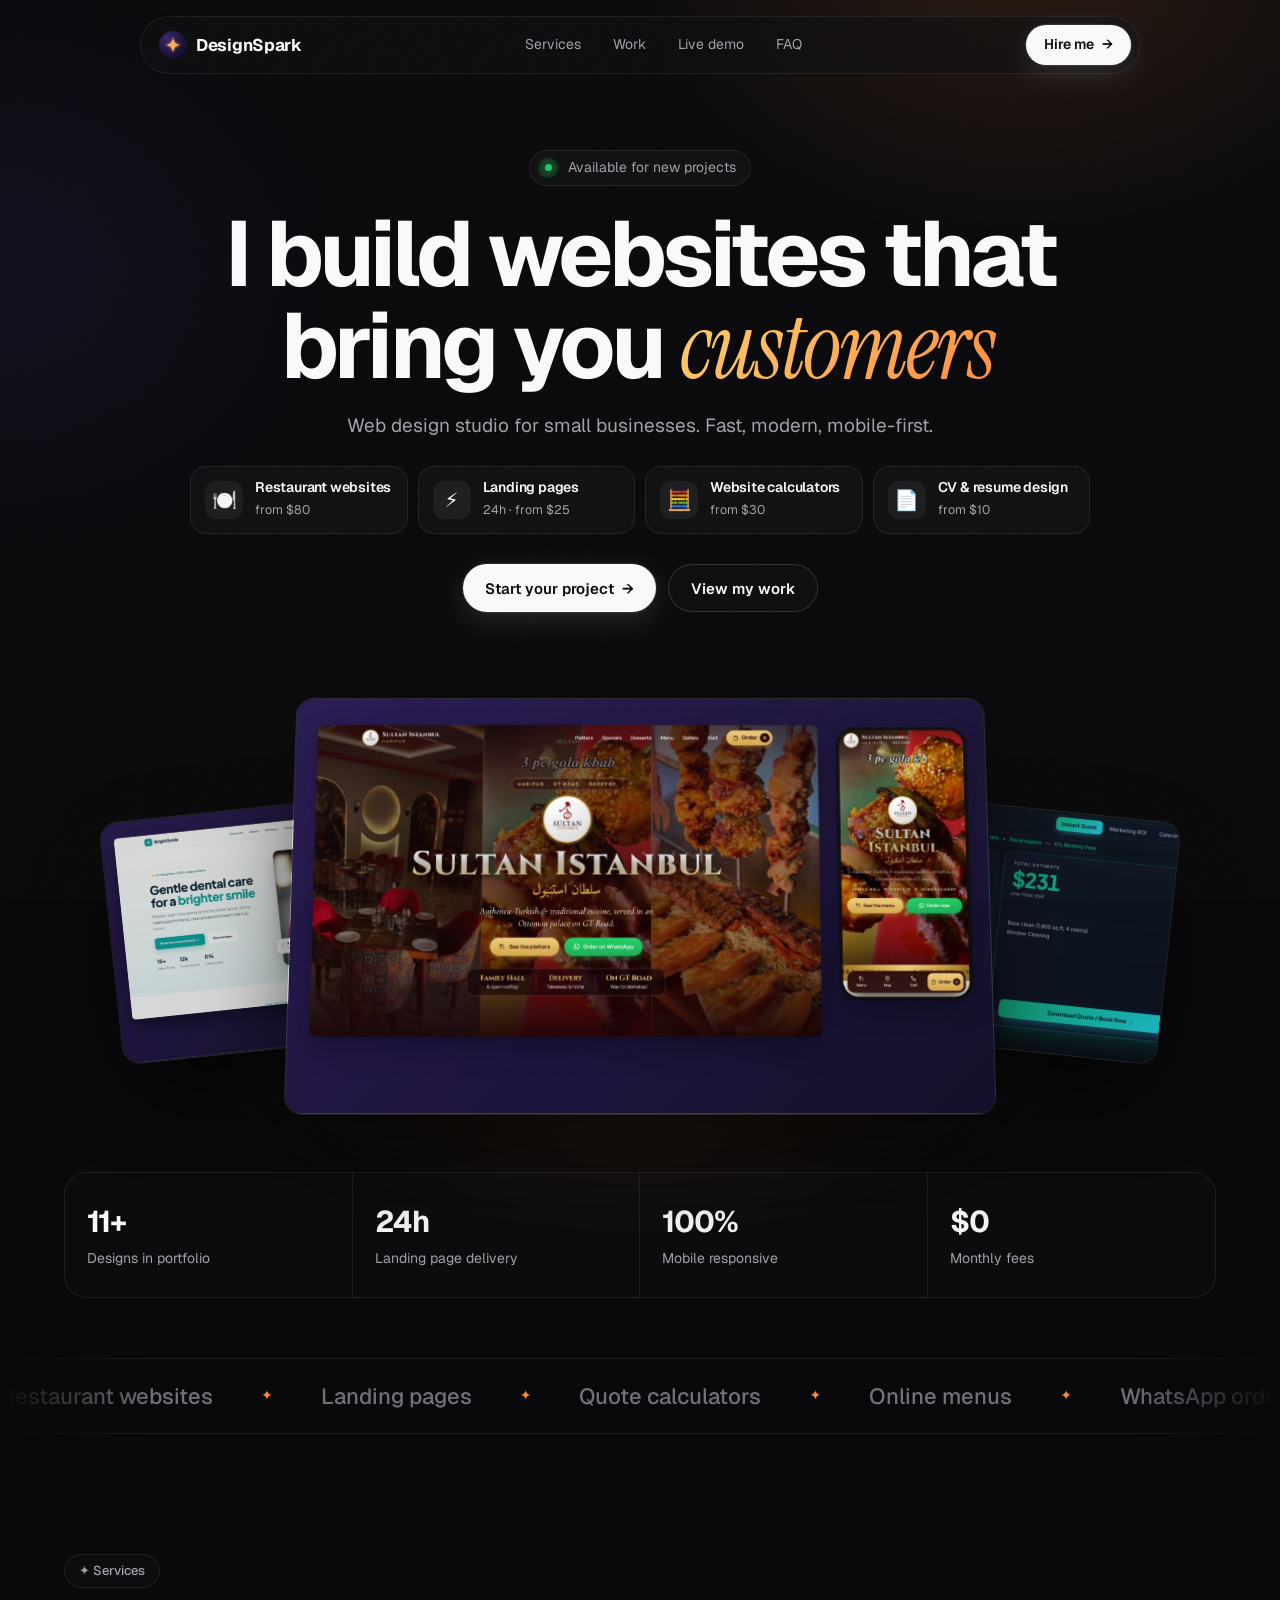
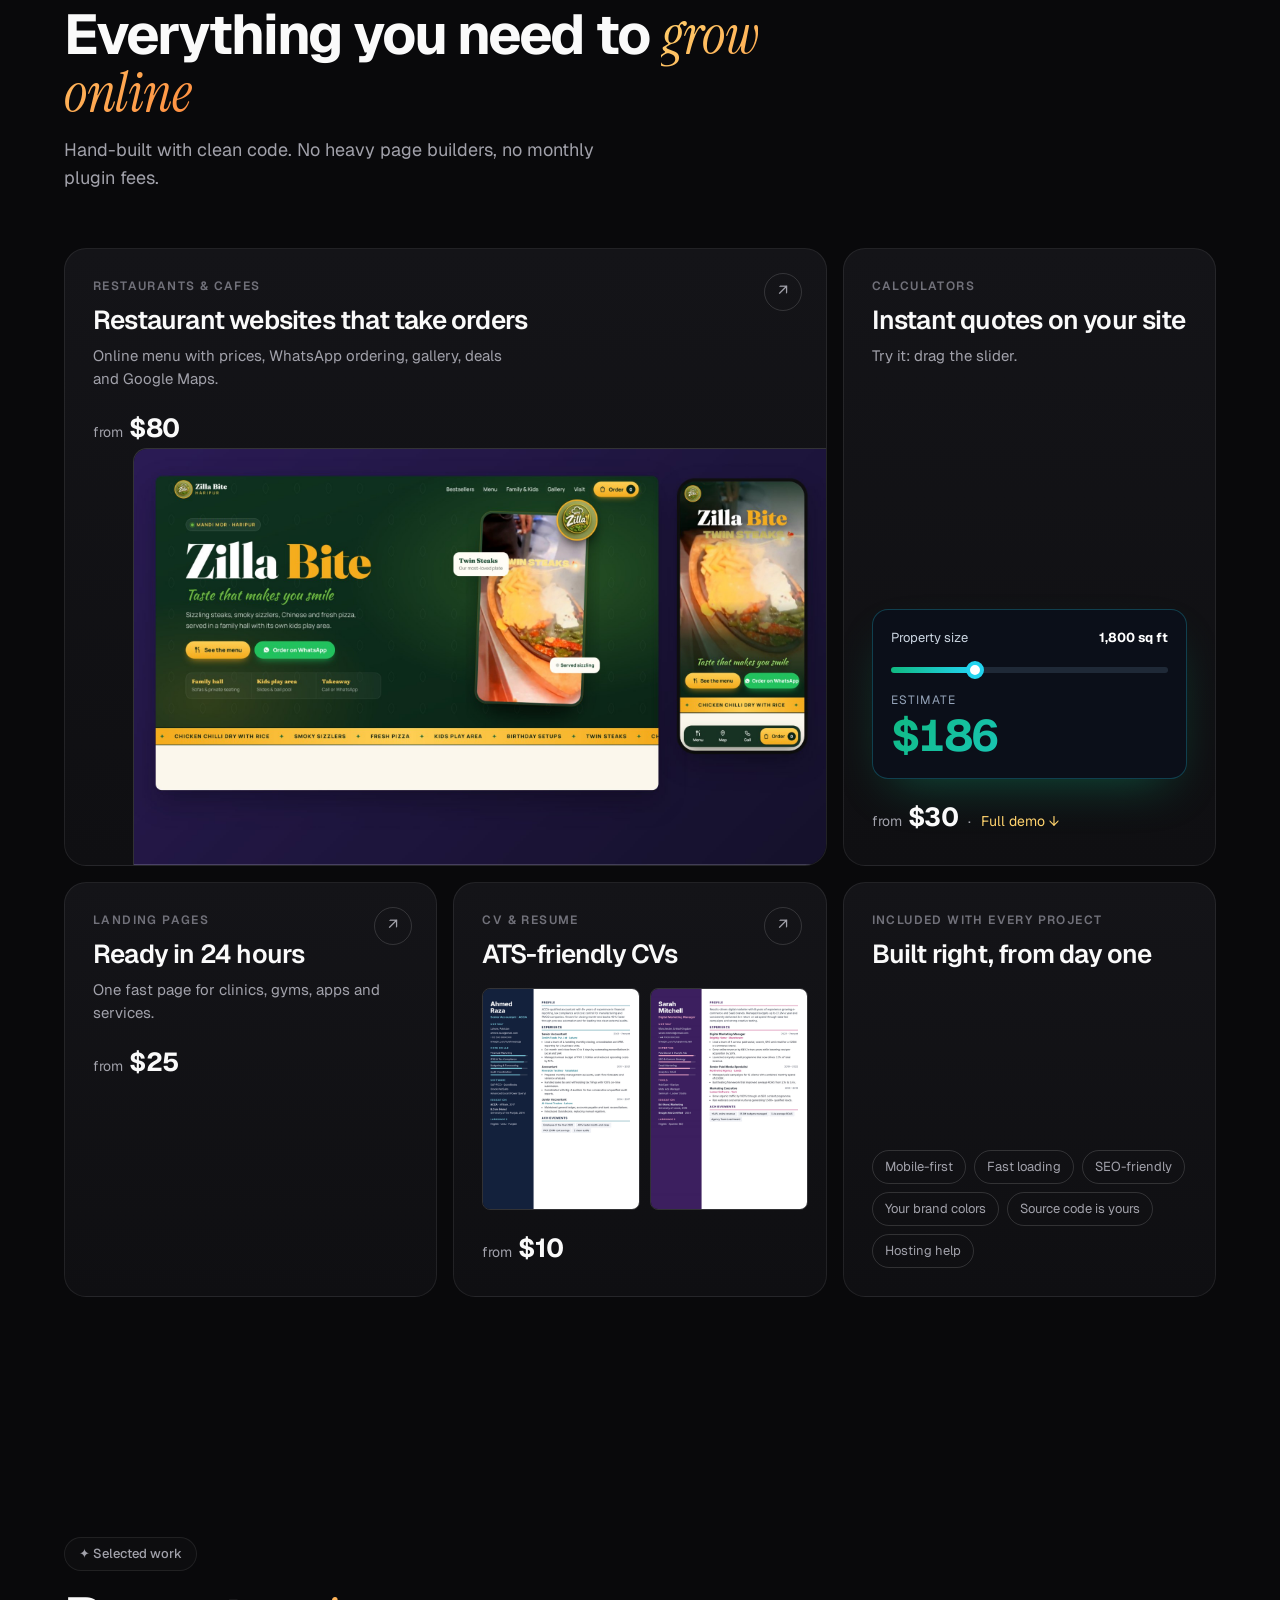
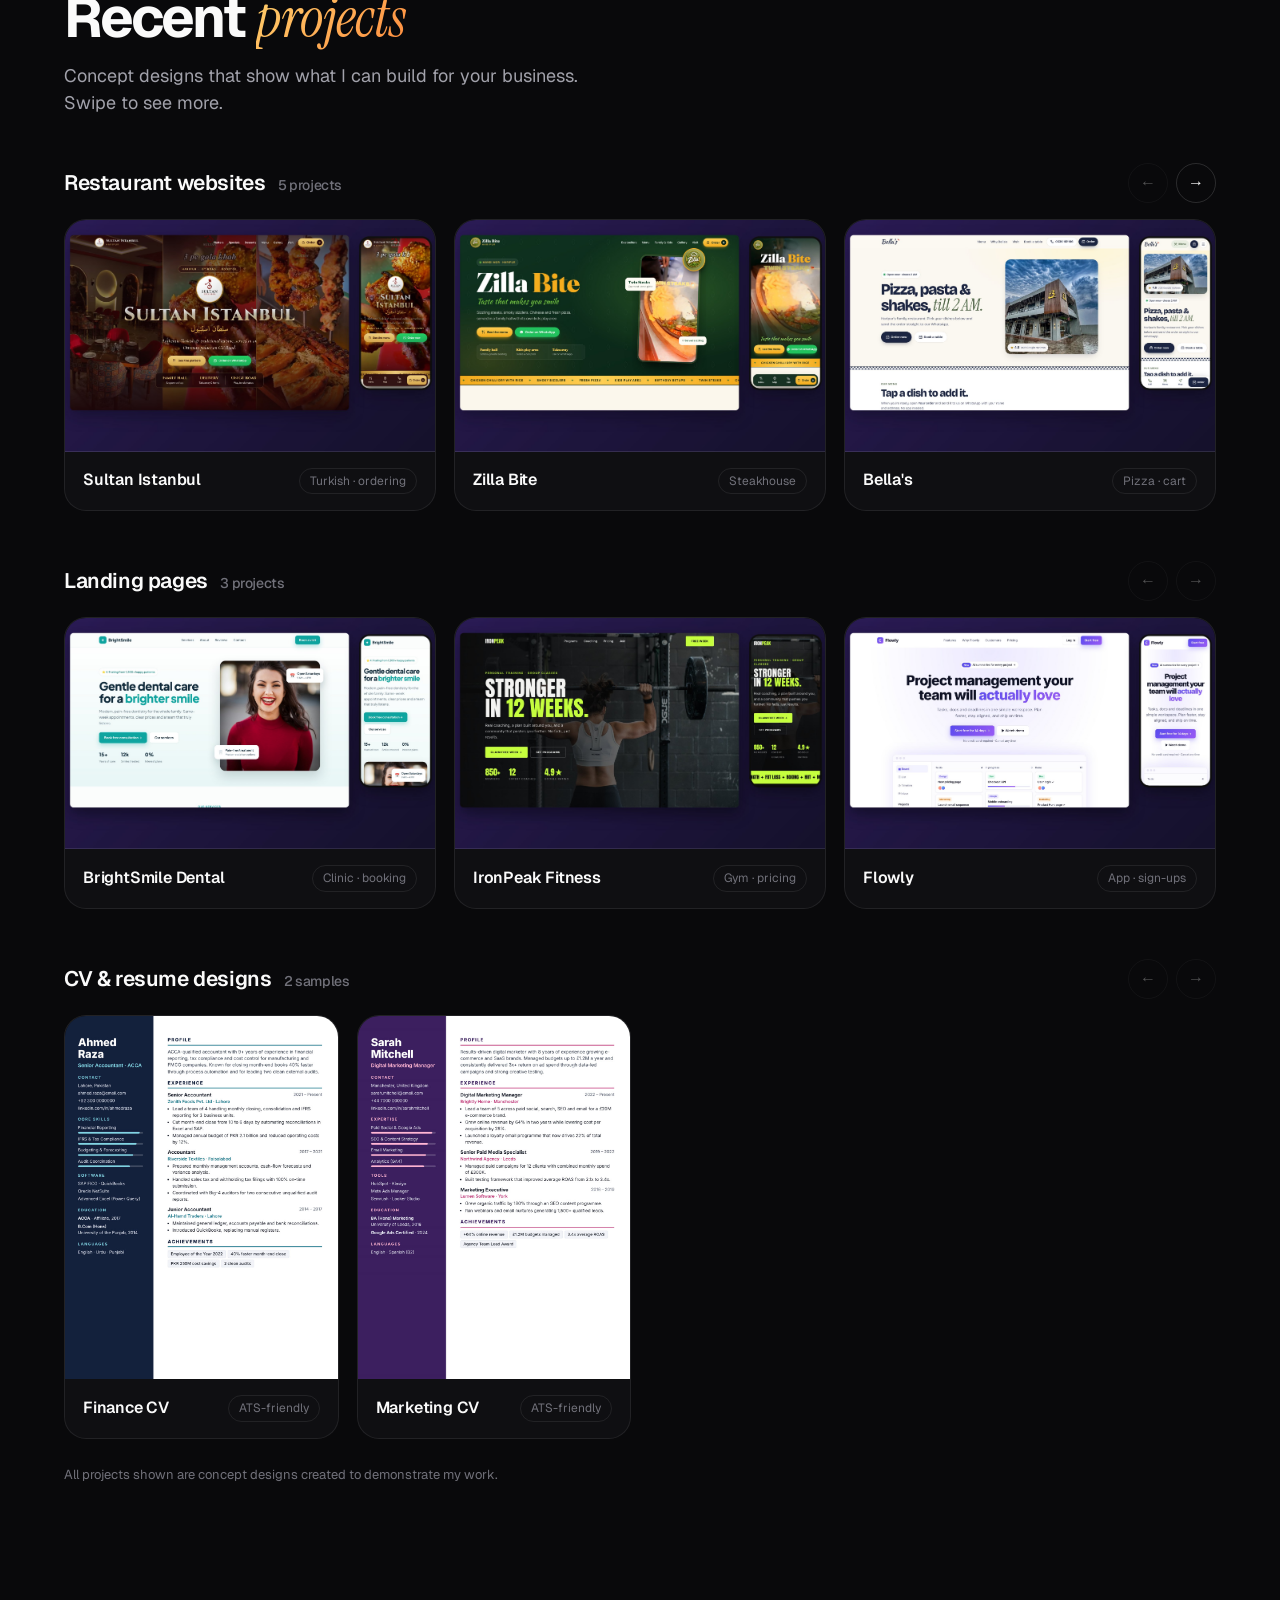
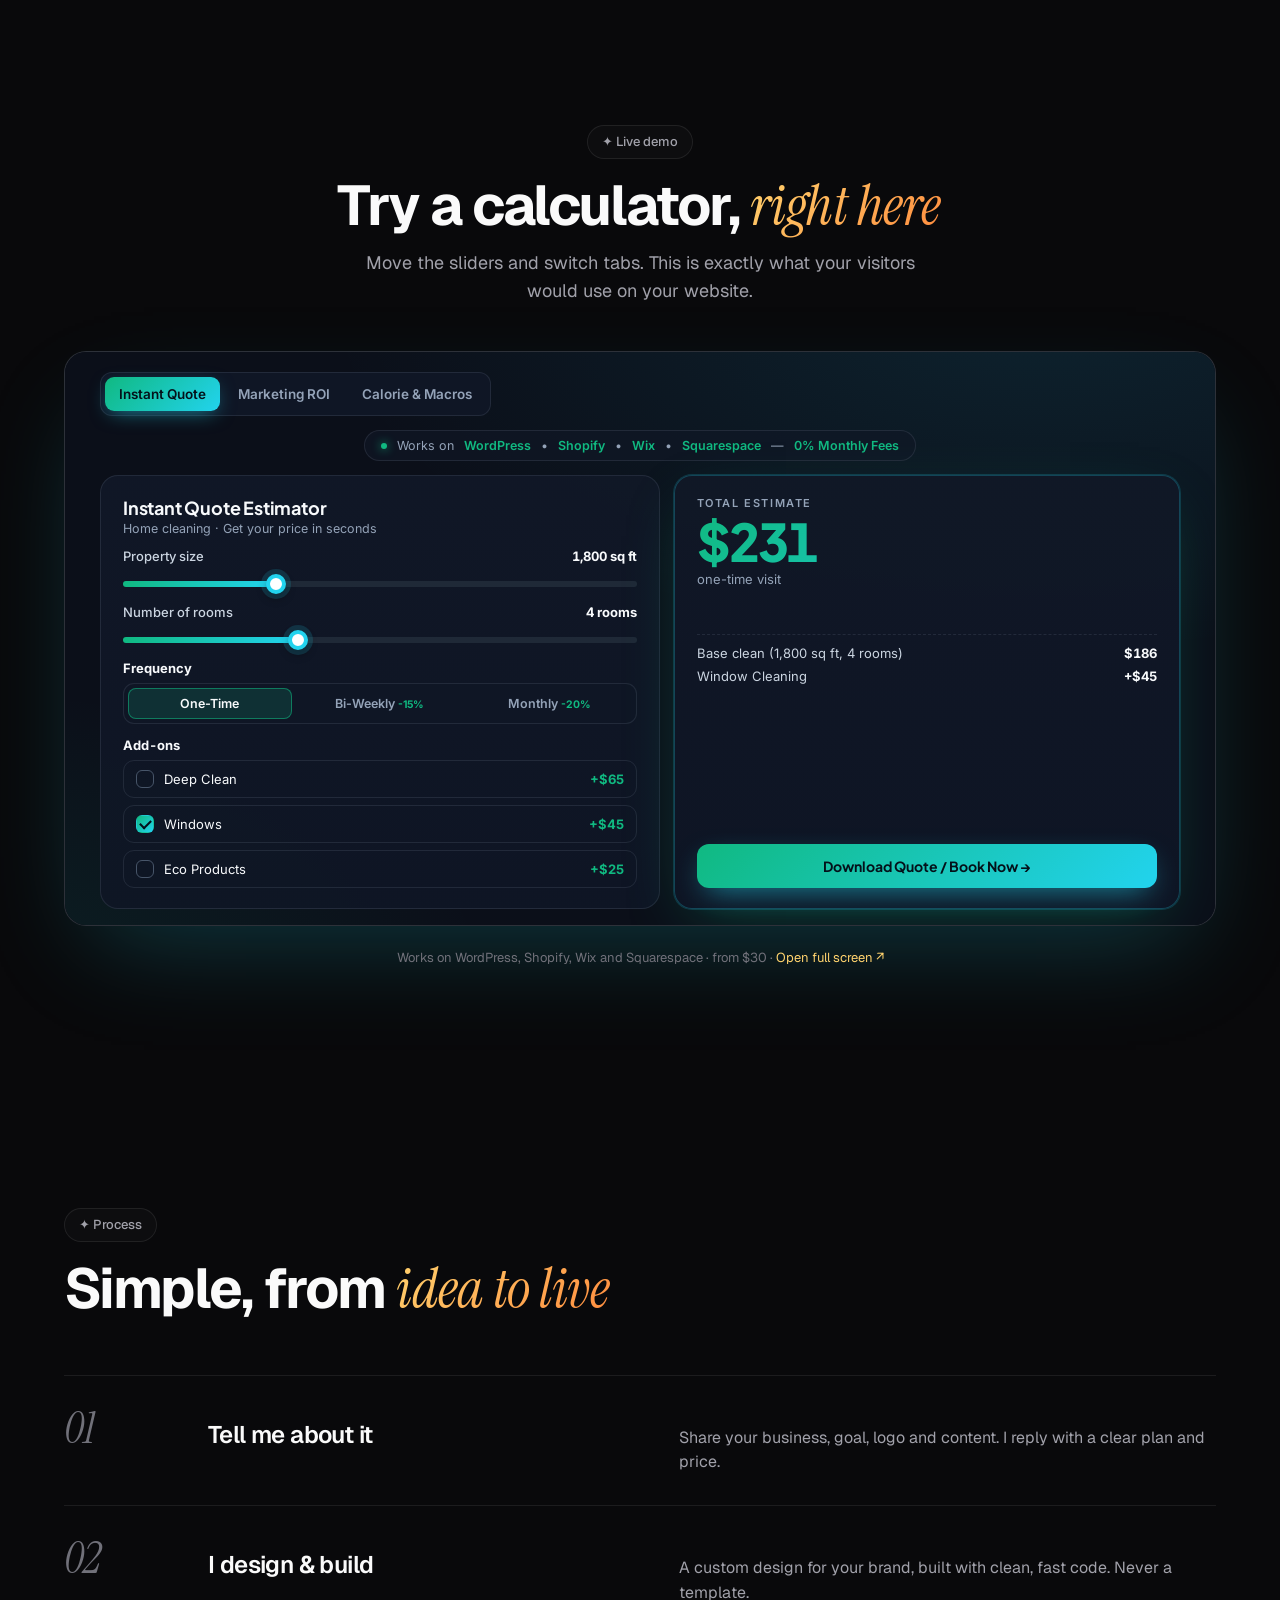
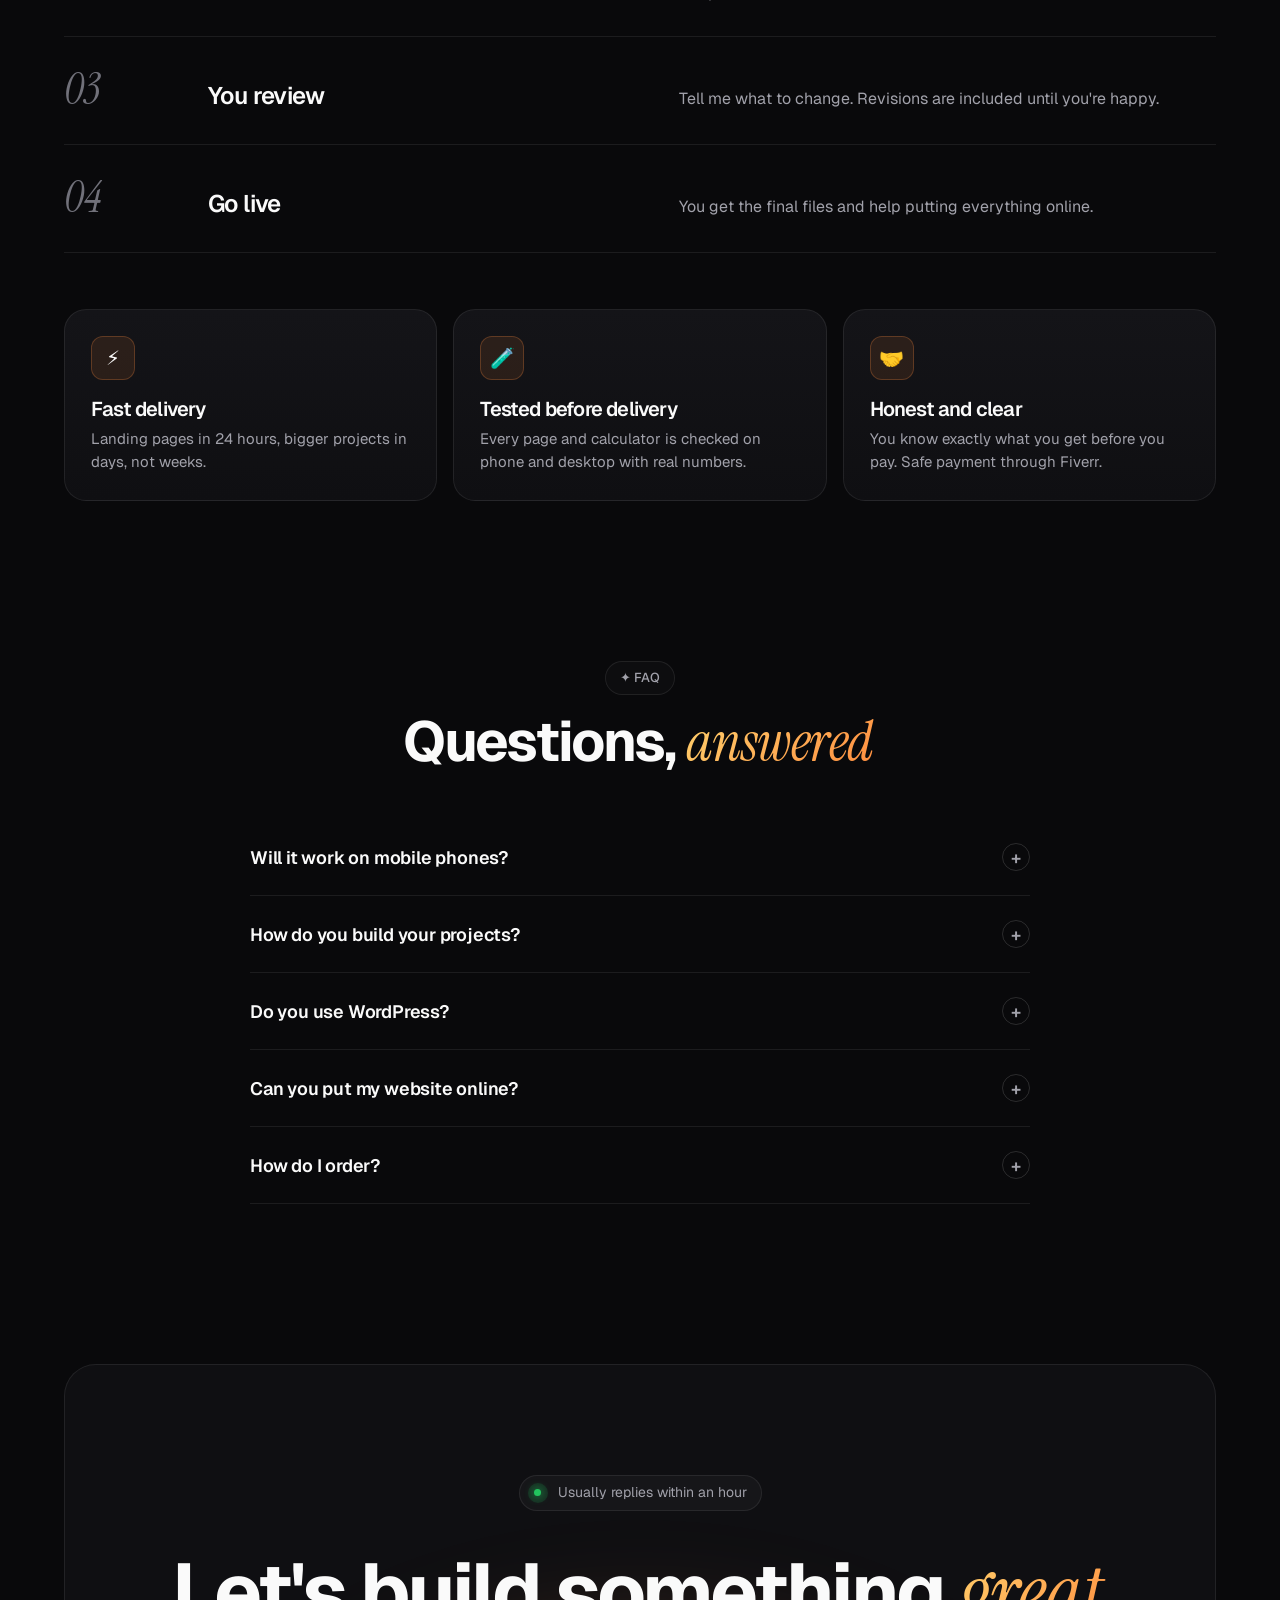
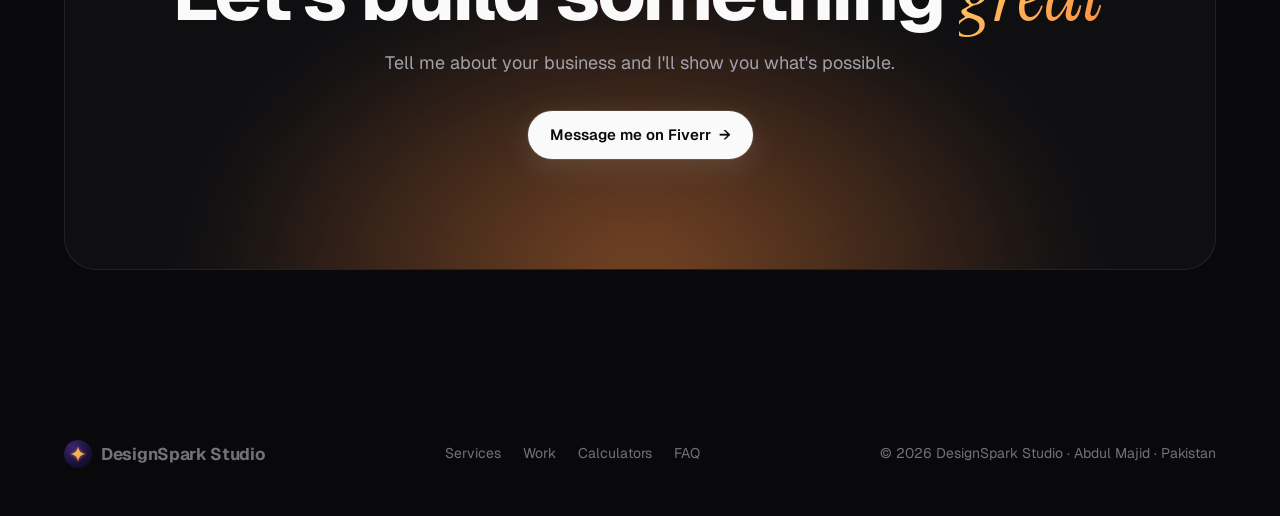
==== commit a86a59fc: "Fix calculator number animation on throttled frames and narrow/large-text screens Co-Authored-By: Cl" ====
--- a/designspark-site/index.html
+++ b/designspark-site/index.html
@@ -446,7 +446,7 @@
 let shown=186,raf;
 function upd(){const v=+r.value;r.style.setProperty('--p',((v-r.min)/(r.max-r.min)*100)+'%');mv.textContent=v.toLocaleString('en-US')+' sq ft';
  const to=Math.round(49+v*0.045+56);cancelAnimationFrame(raf);const from=shown,t0=performance.now();
- const st=t=>{const k=Math.min(1,(t-t0)/350),e=1-Math.pow(1-k,3);shown=from+(to-from)*e;mt.textContent='$'+Math.round(shown).toLocaleString('en-US');if(k<1)raf=requestAnimationFrame(st)};raf=requestAnimationFrame(st);}
+ const st=()=>{const k=Math.min(1,Math.max(0,(performance.now()-t0)/350)),e=1-Math.pow(1-k,3);shown=from+(to-from)*e;mt.textContent='$'+Math.round(shown).toLocaleString('en-US');if(k<1)raf=requestAnimationFrame(st)};raf=requestAnimationFrame(st);}
 r.addEventListener('input',upd);upd();
 
 document.querySelectorAll('.row').forEach(row=>{const rail=row.querySelector('.rail'),[pv,nx]=row.querySelectorAll('.arrows button');
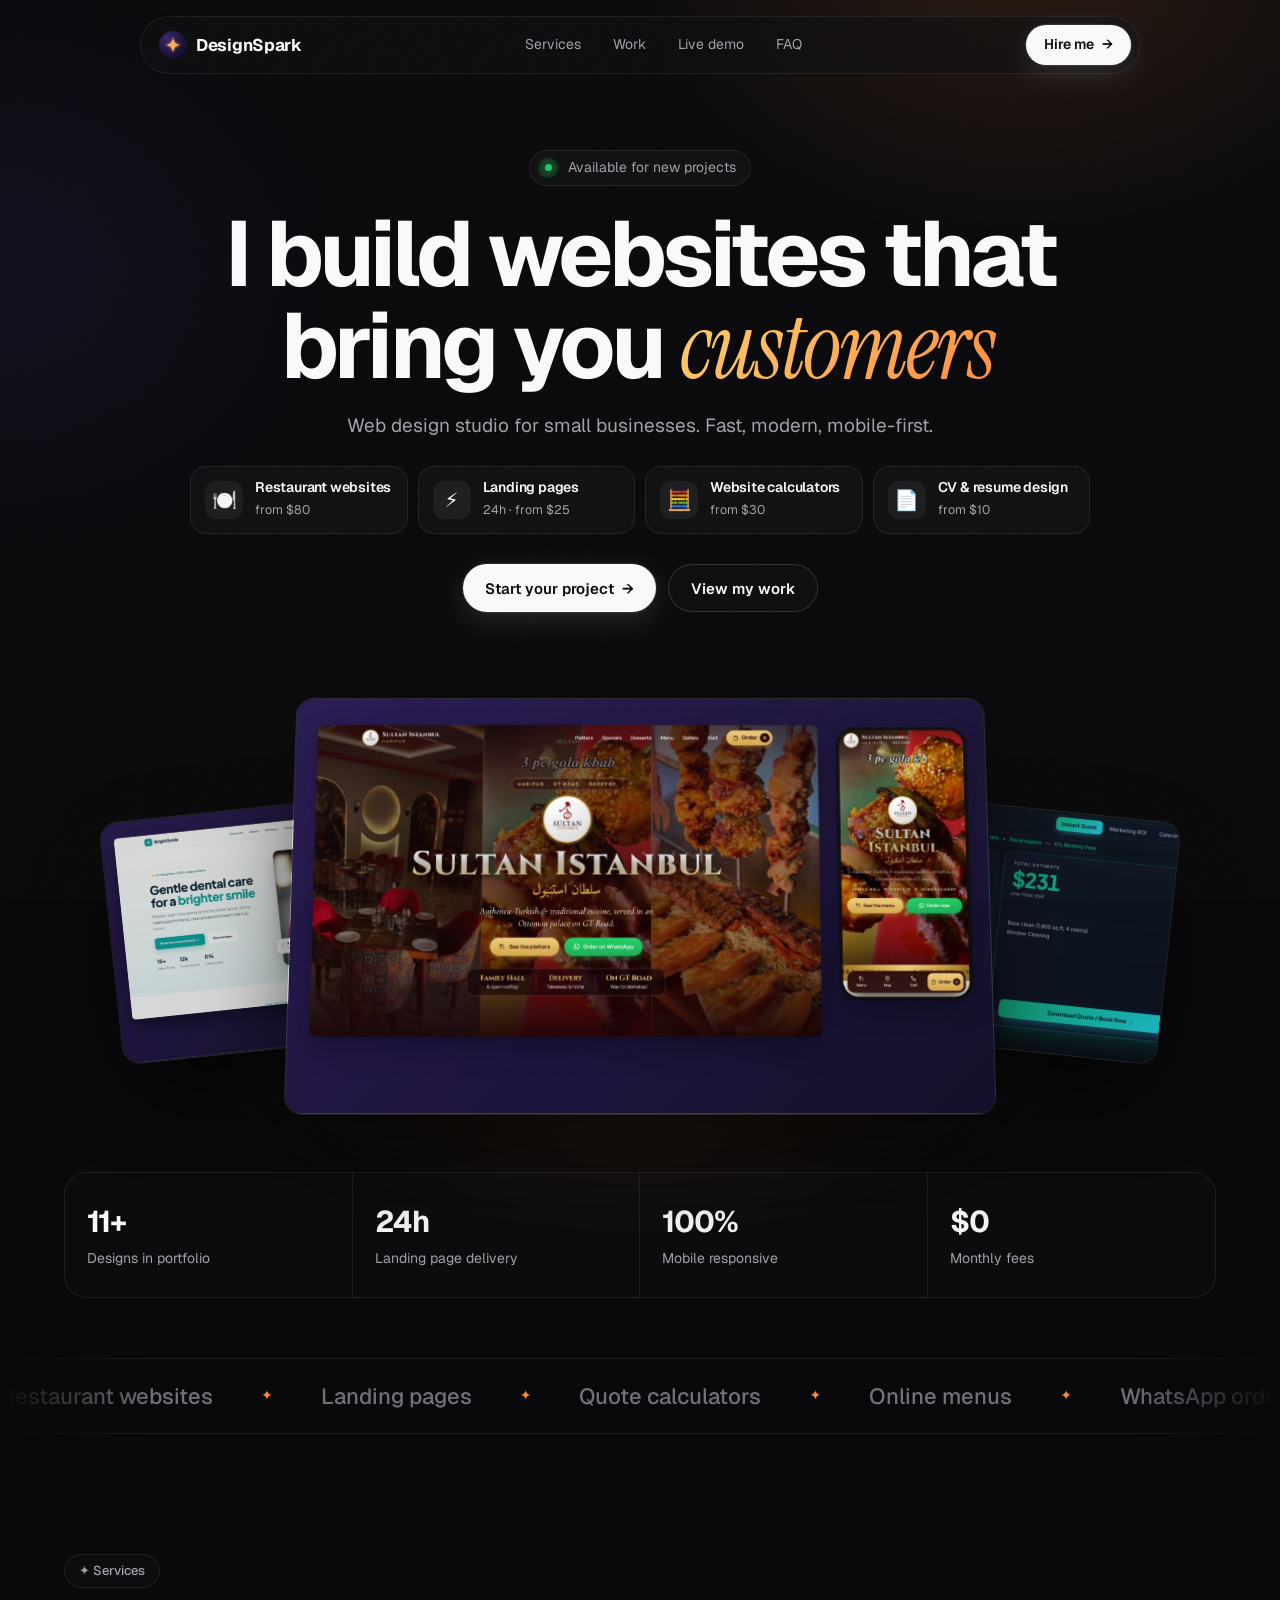
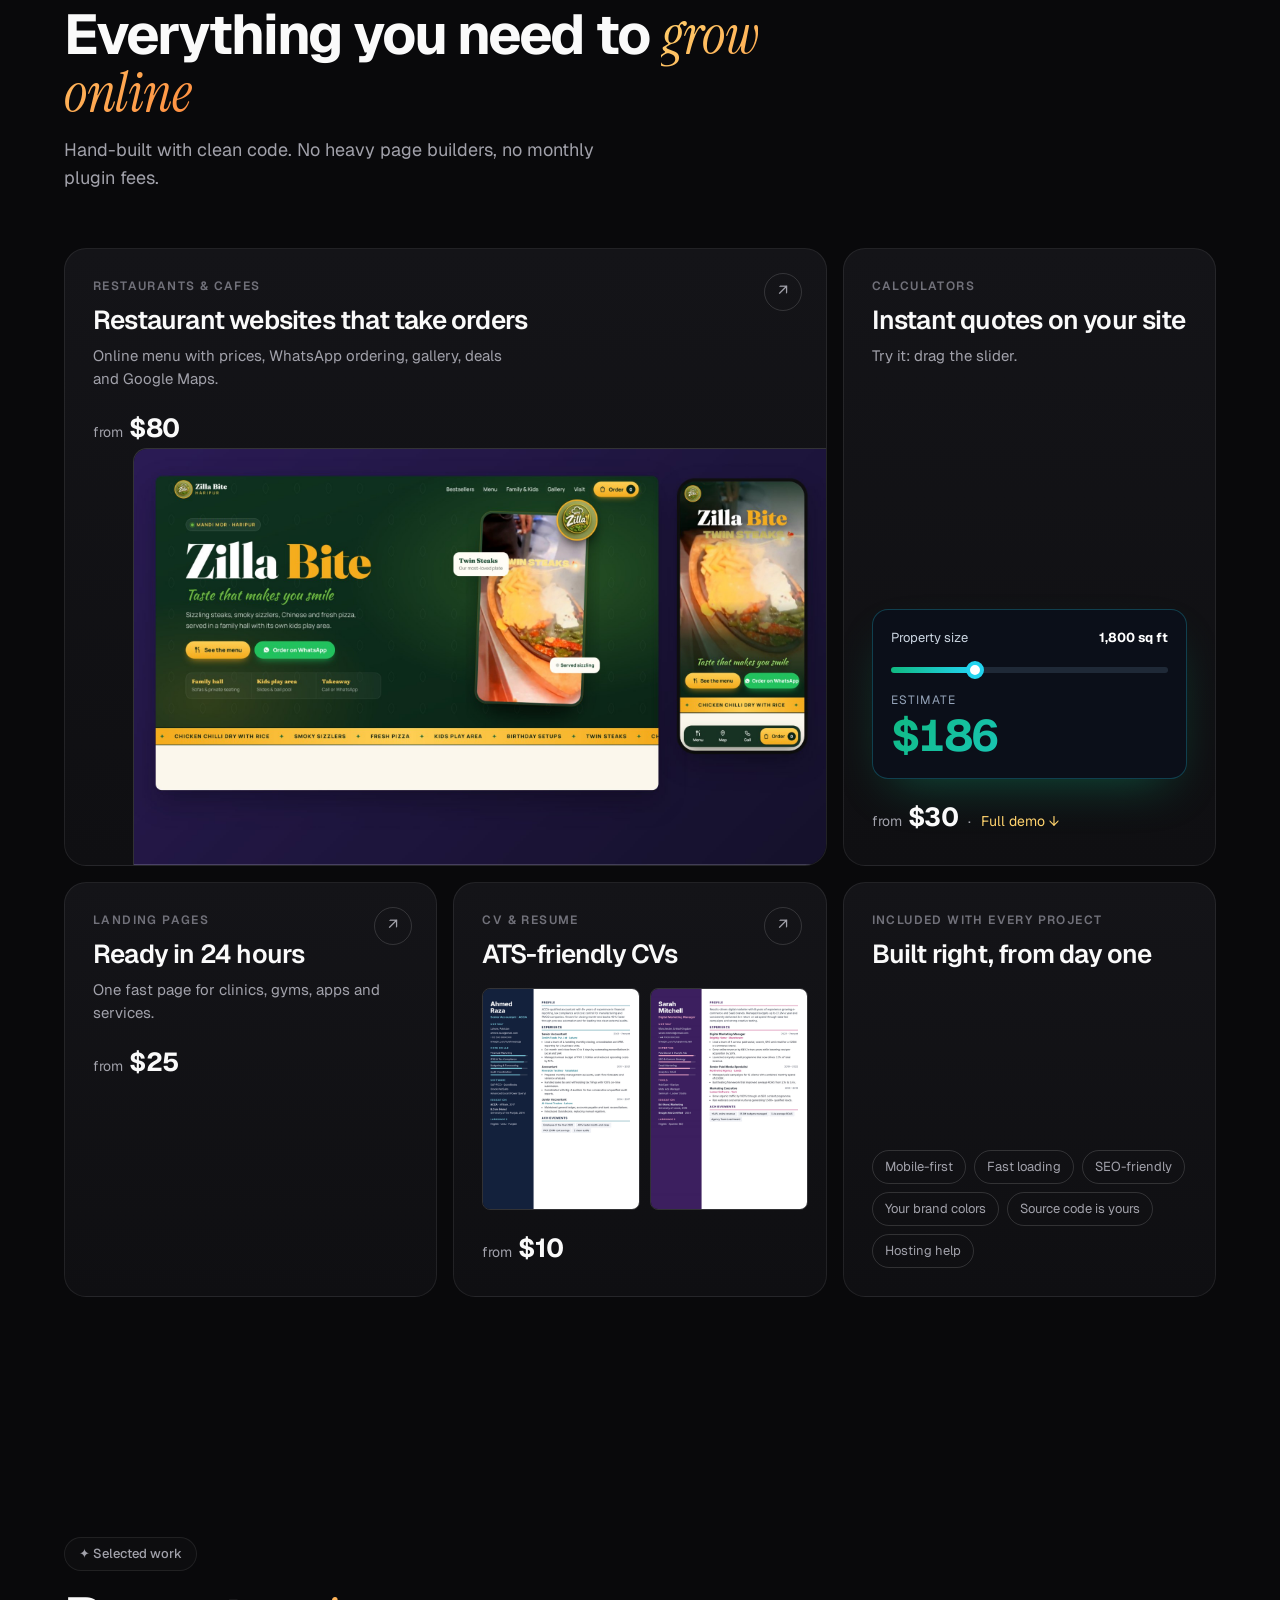
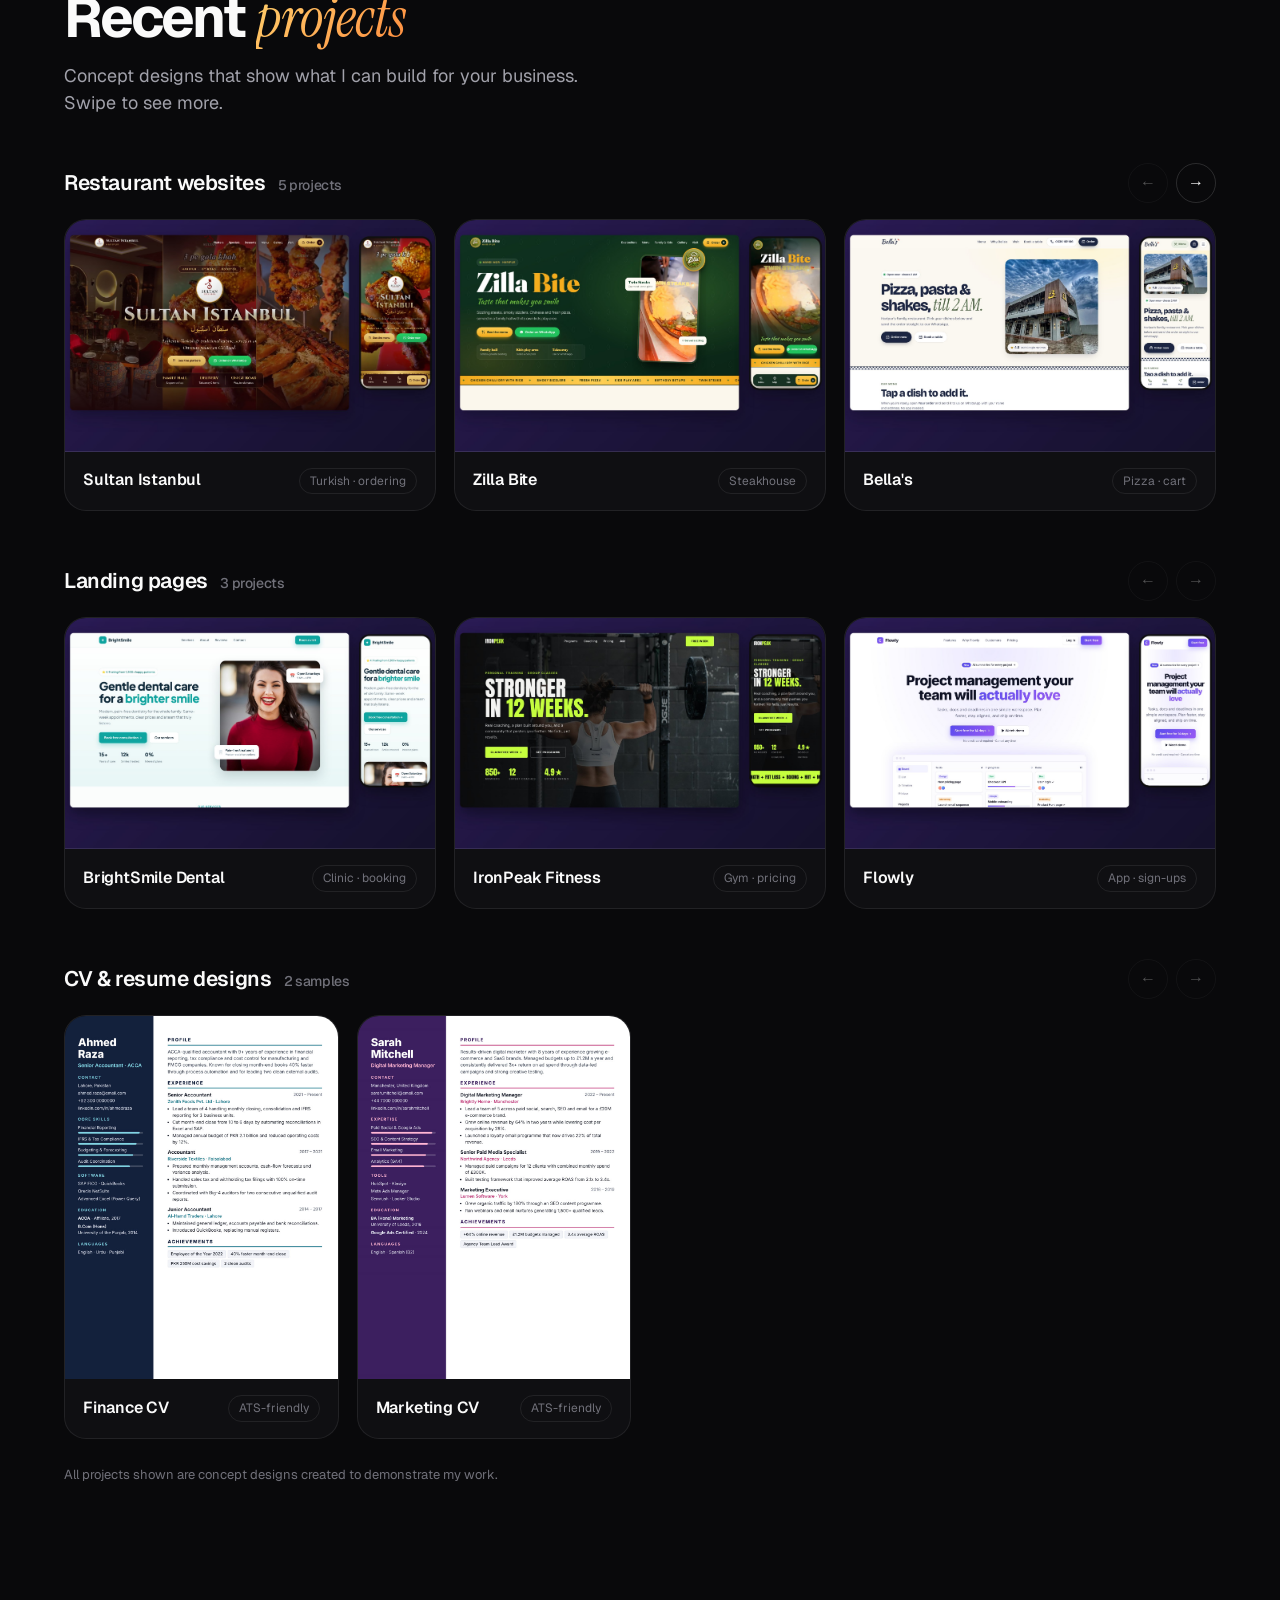
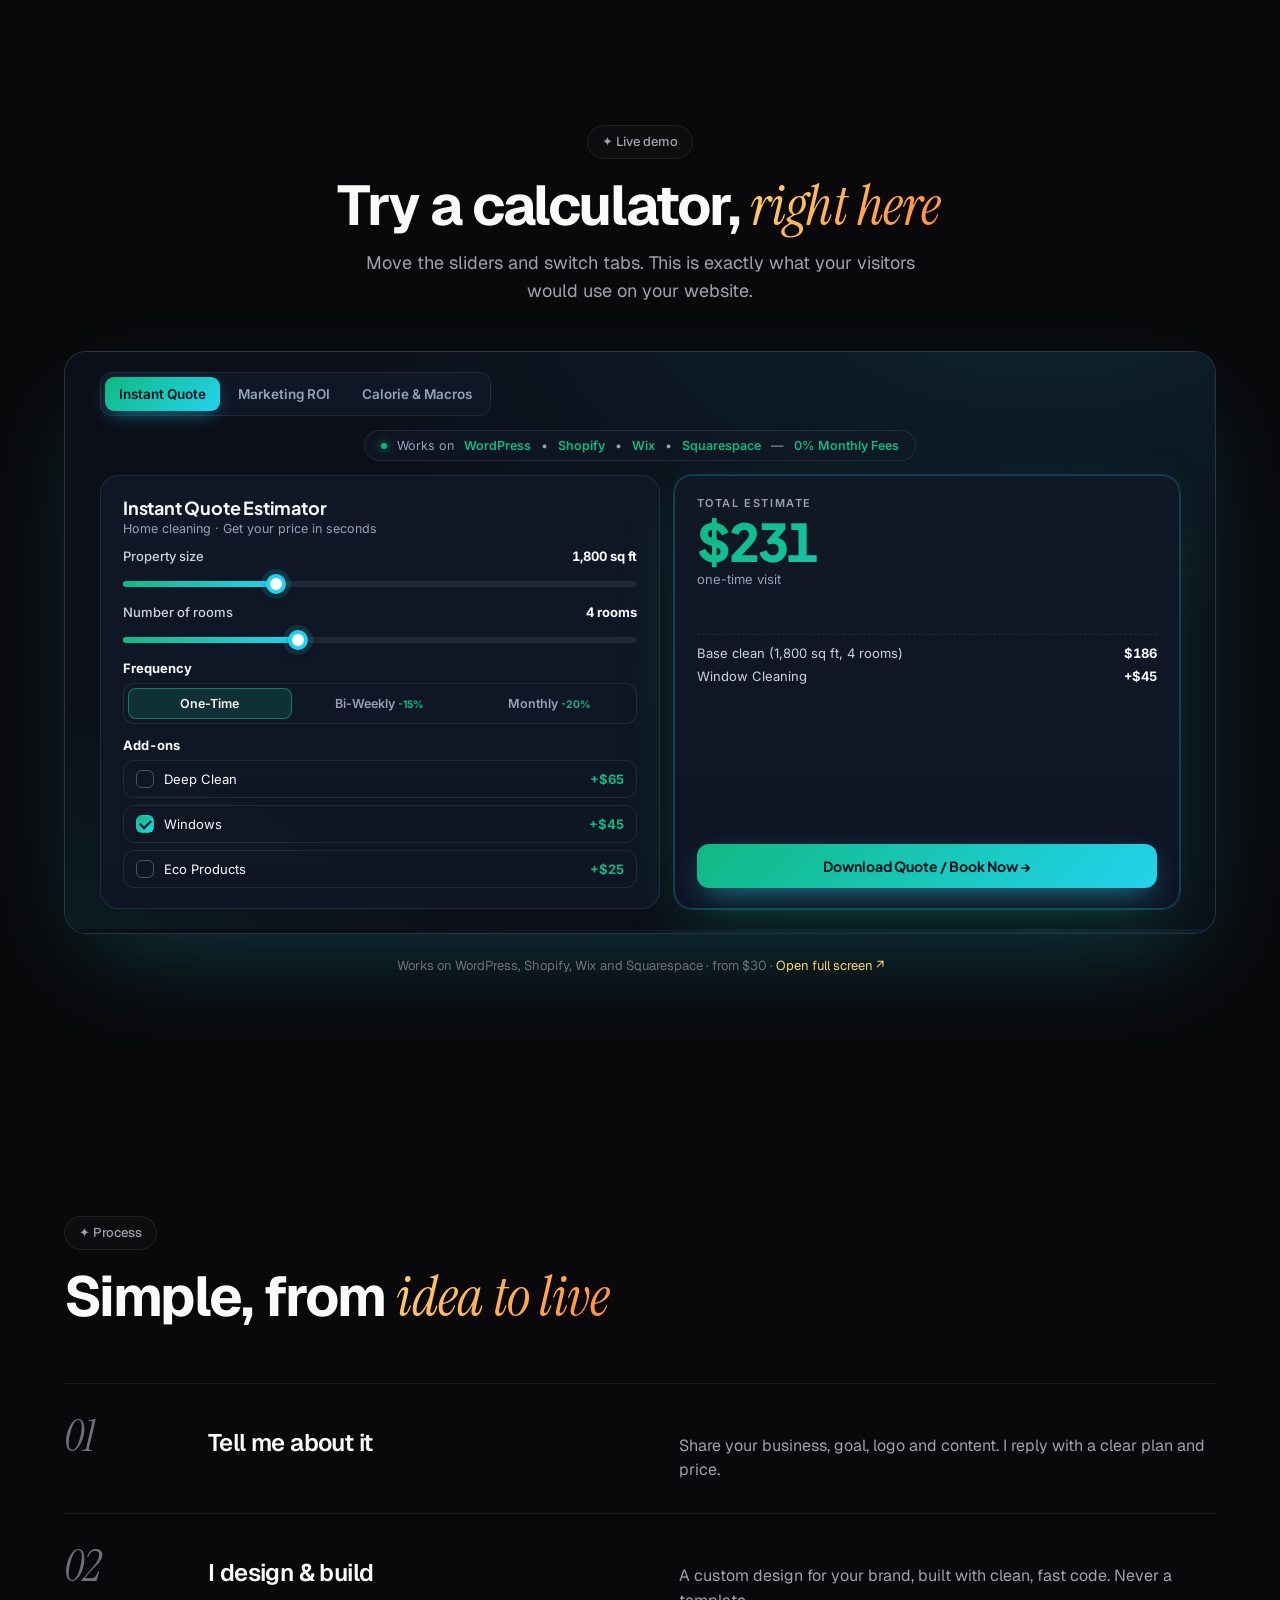
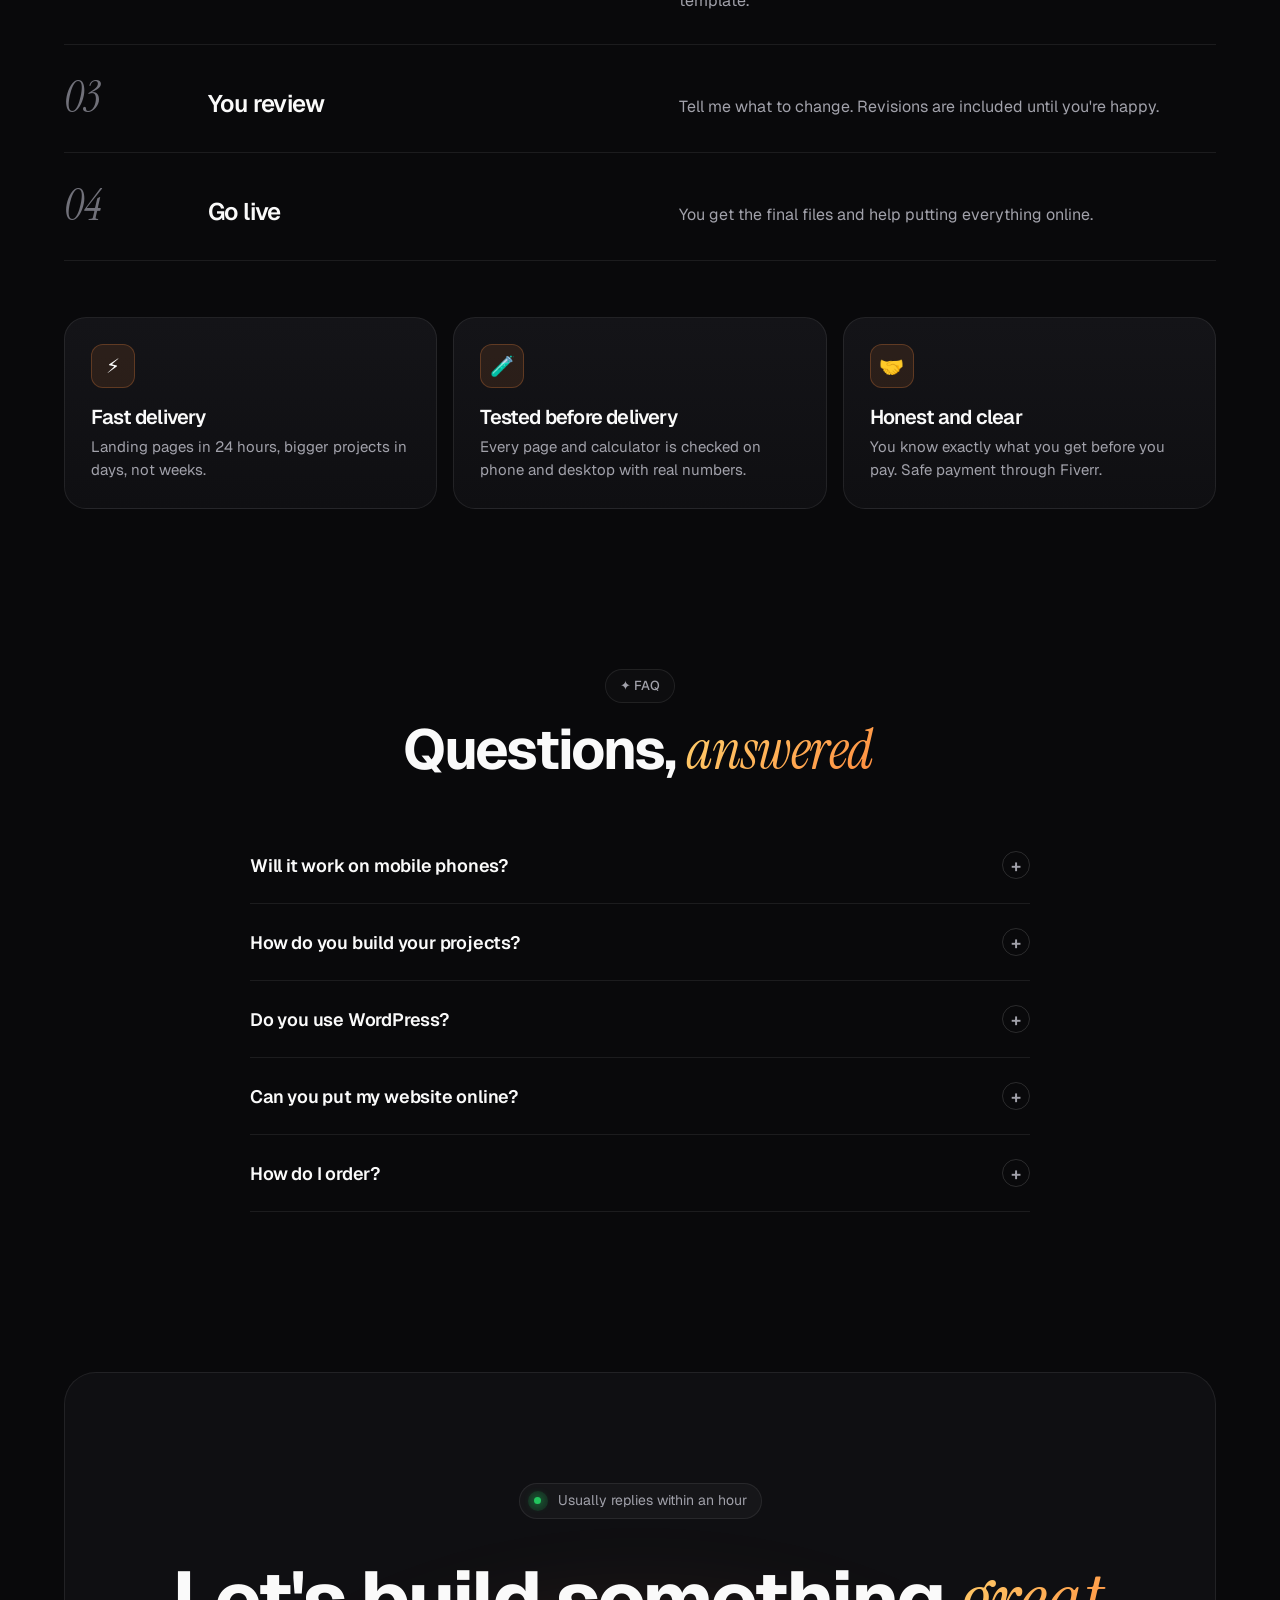
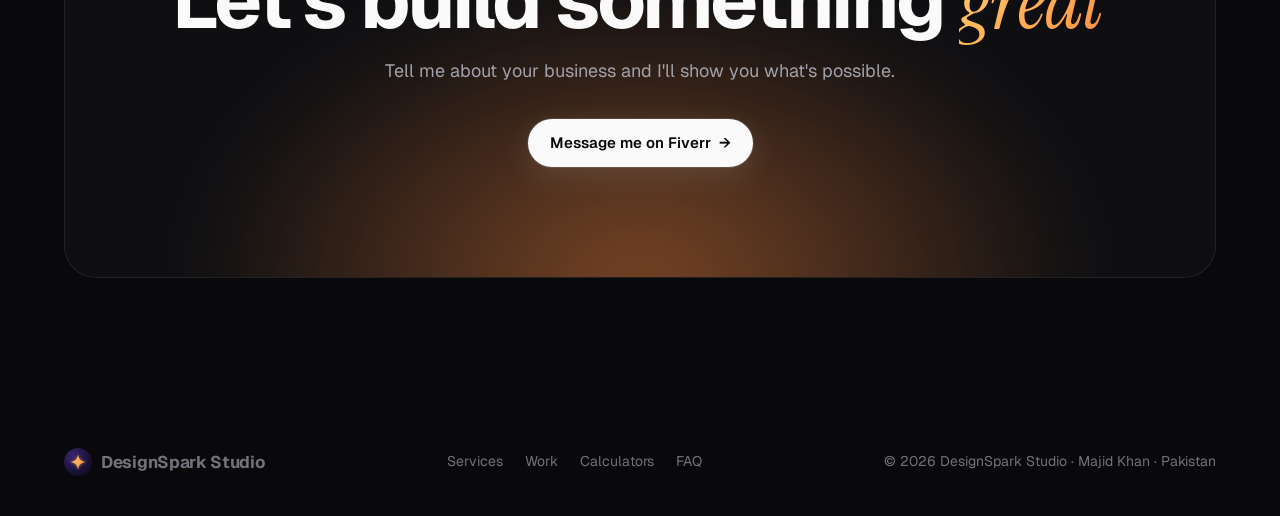
==== commit 25c6c48f: "Add 37s profile intro video with voiceover; footer name Majid Khan Co-Authored-By: Claude Opus 5.5 <" ====
--- a/designspark-site/index.html
+++ b/designspark-site/index.html
@@ -431,7 +431,7 @@
  <div class="wrap">
   <a href="#" class="logo"><img src="img/icon.png" alt="">DesignSpark Studio</a>
   <nav><a href="#services">Services</a><a href="#work">Work</a><a href="calculators/">Calculators</a><a href="#faq">FAQ</a></nav>
-  <div>© 2026 DesignSpark Studio · Abdul Majid · Pakistan</div>
+  <div>© 2026 DesignSpark Studio · Majid Khan · Pakistan</div>
  </div>
 </footer>
 
